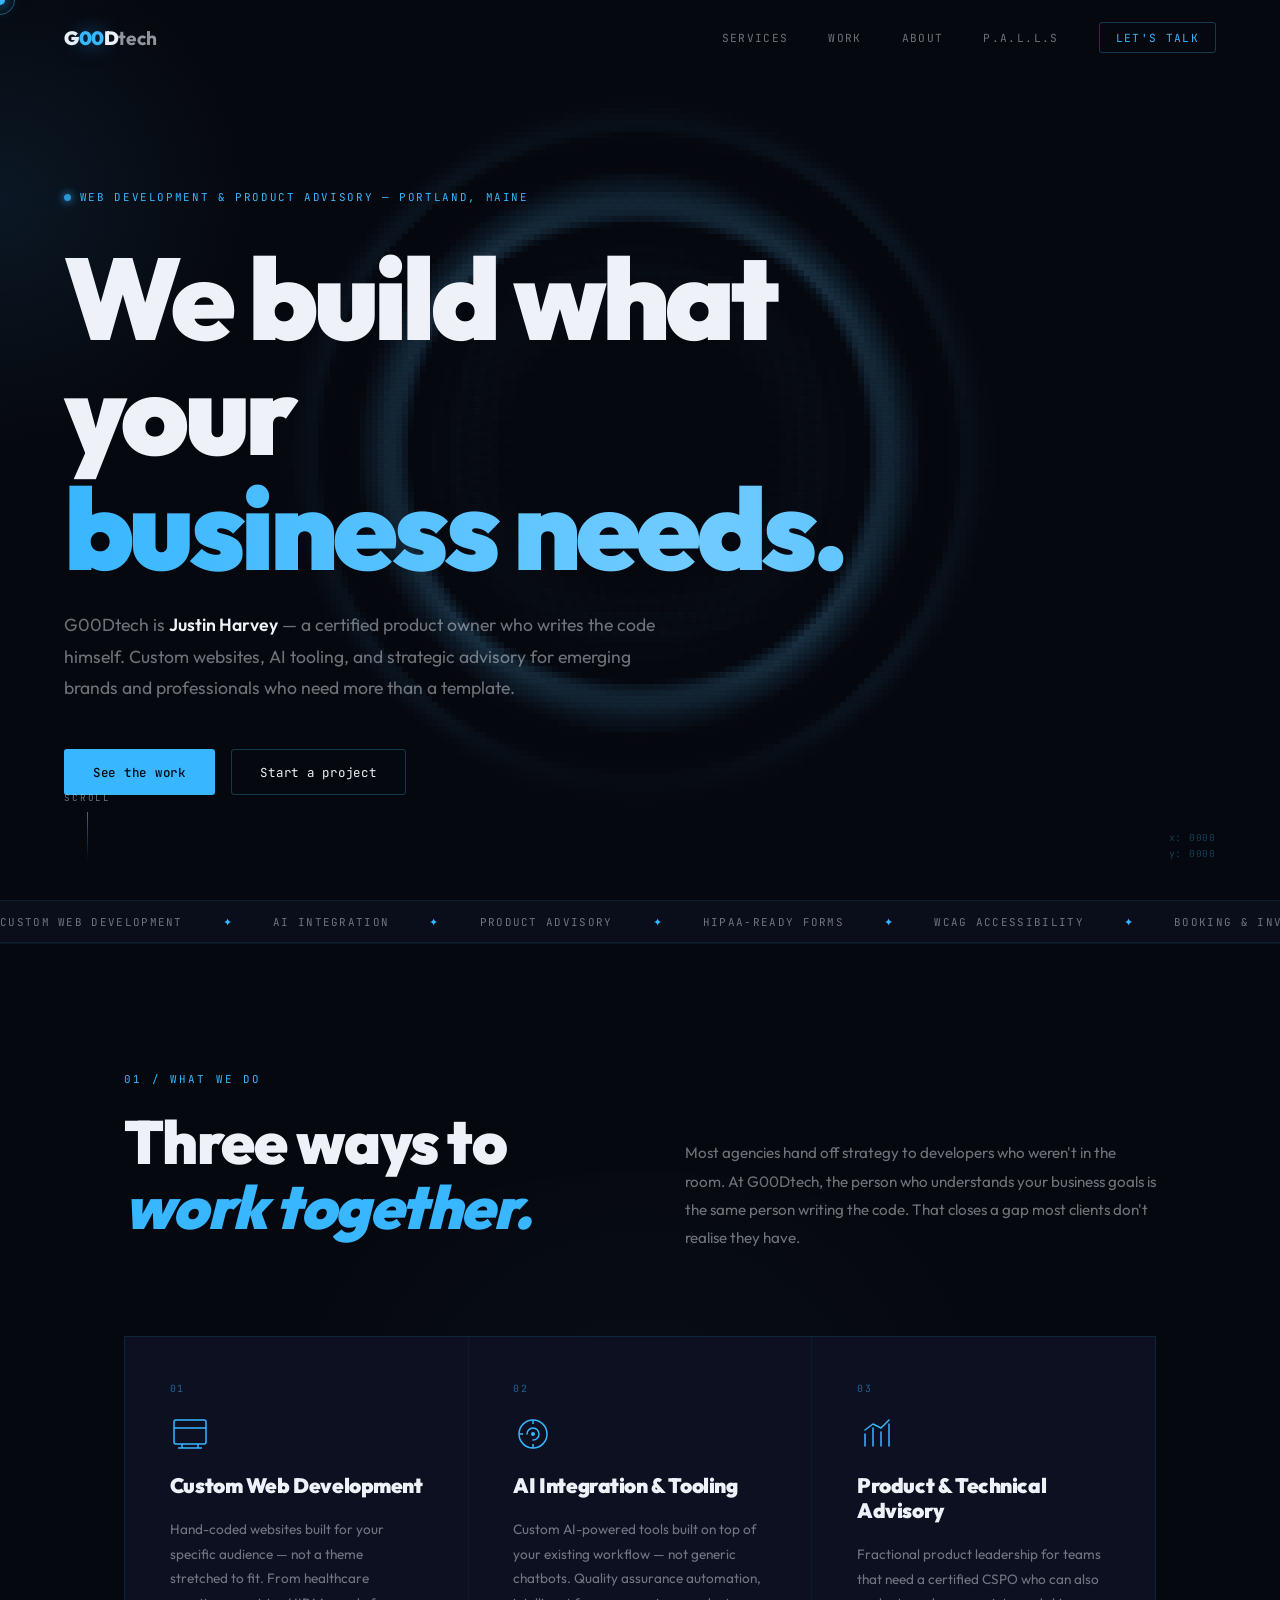
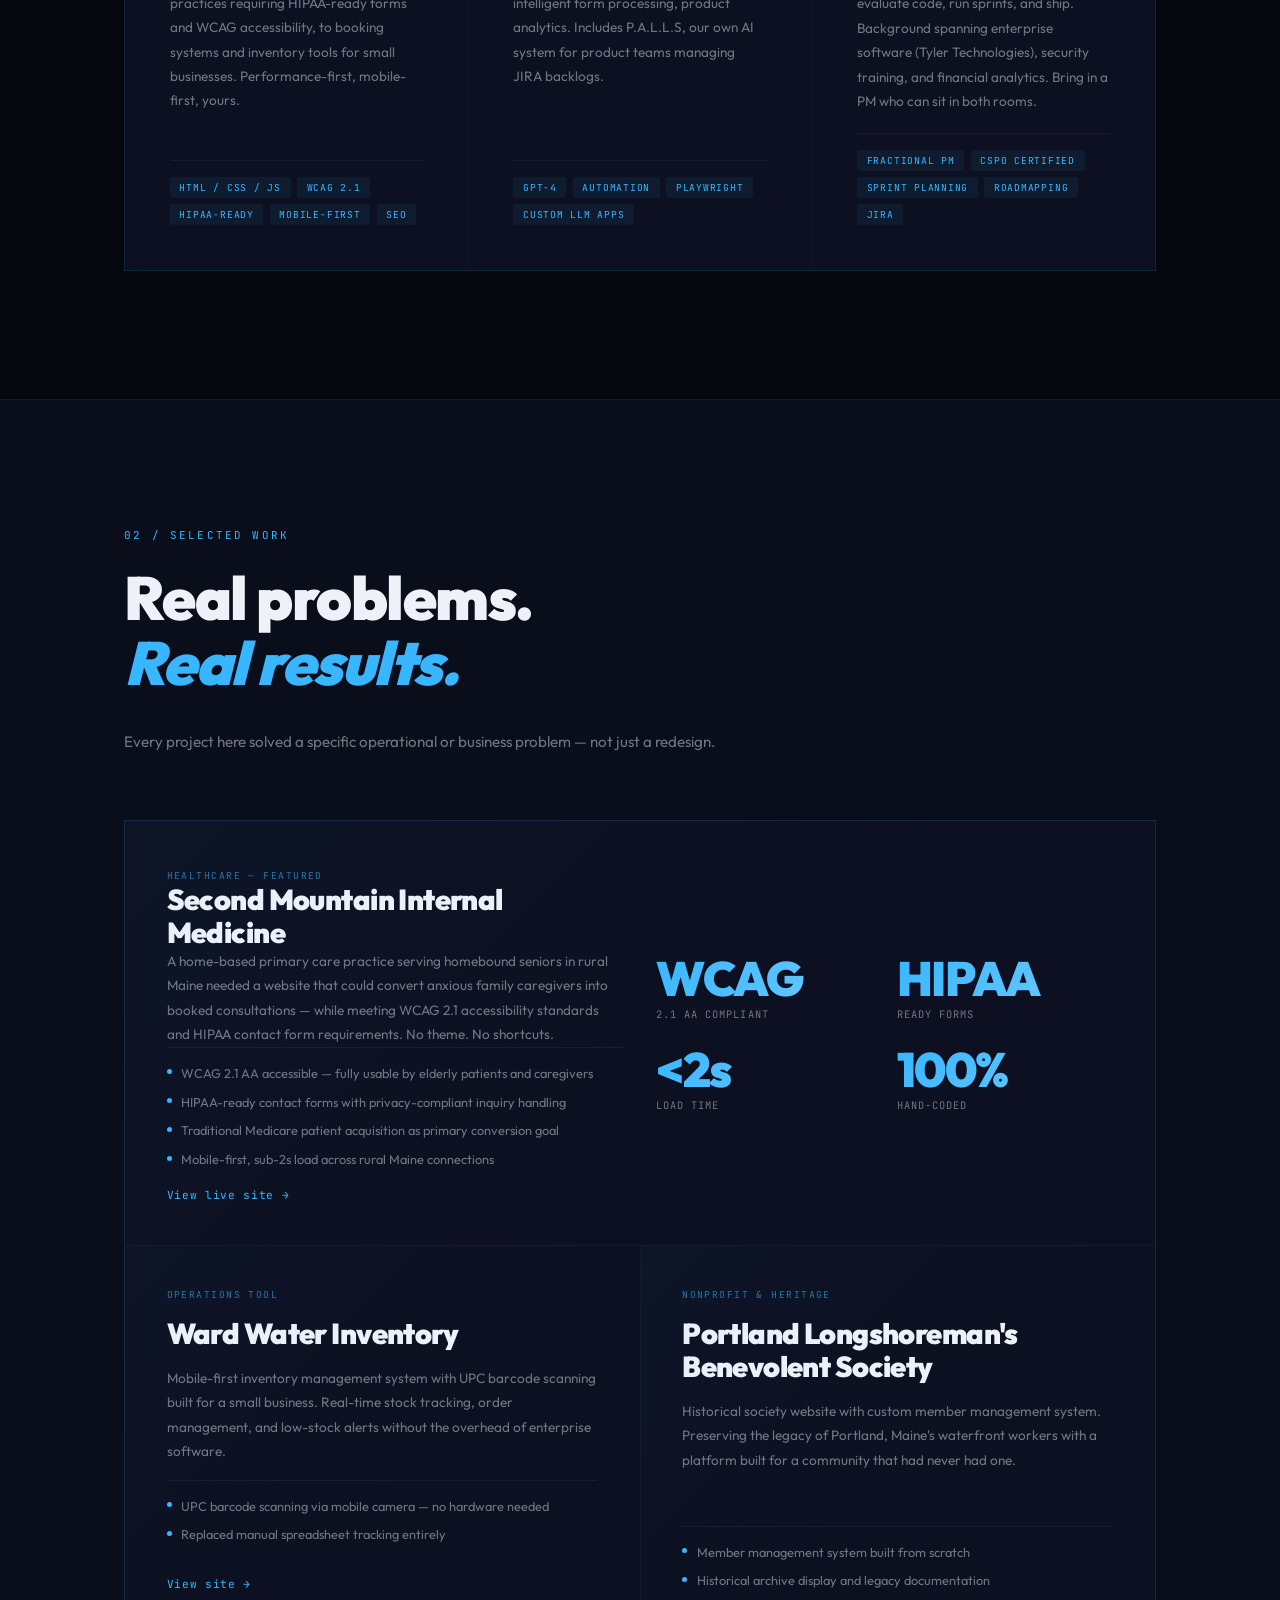
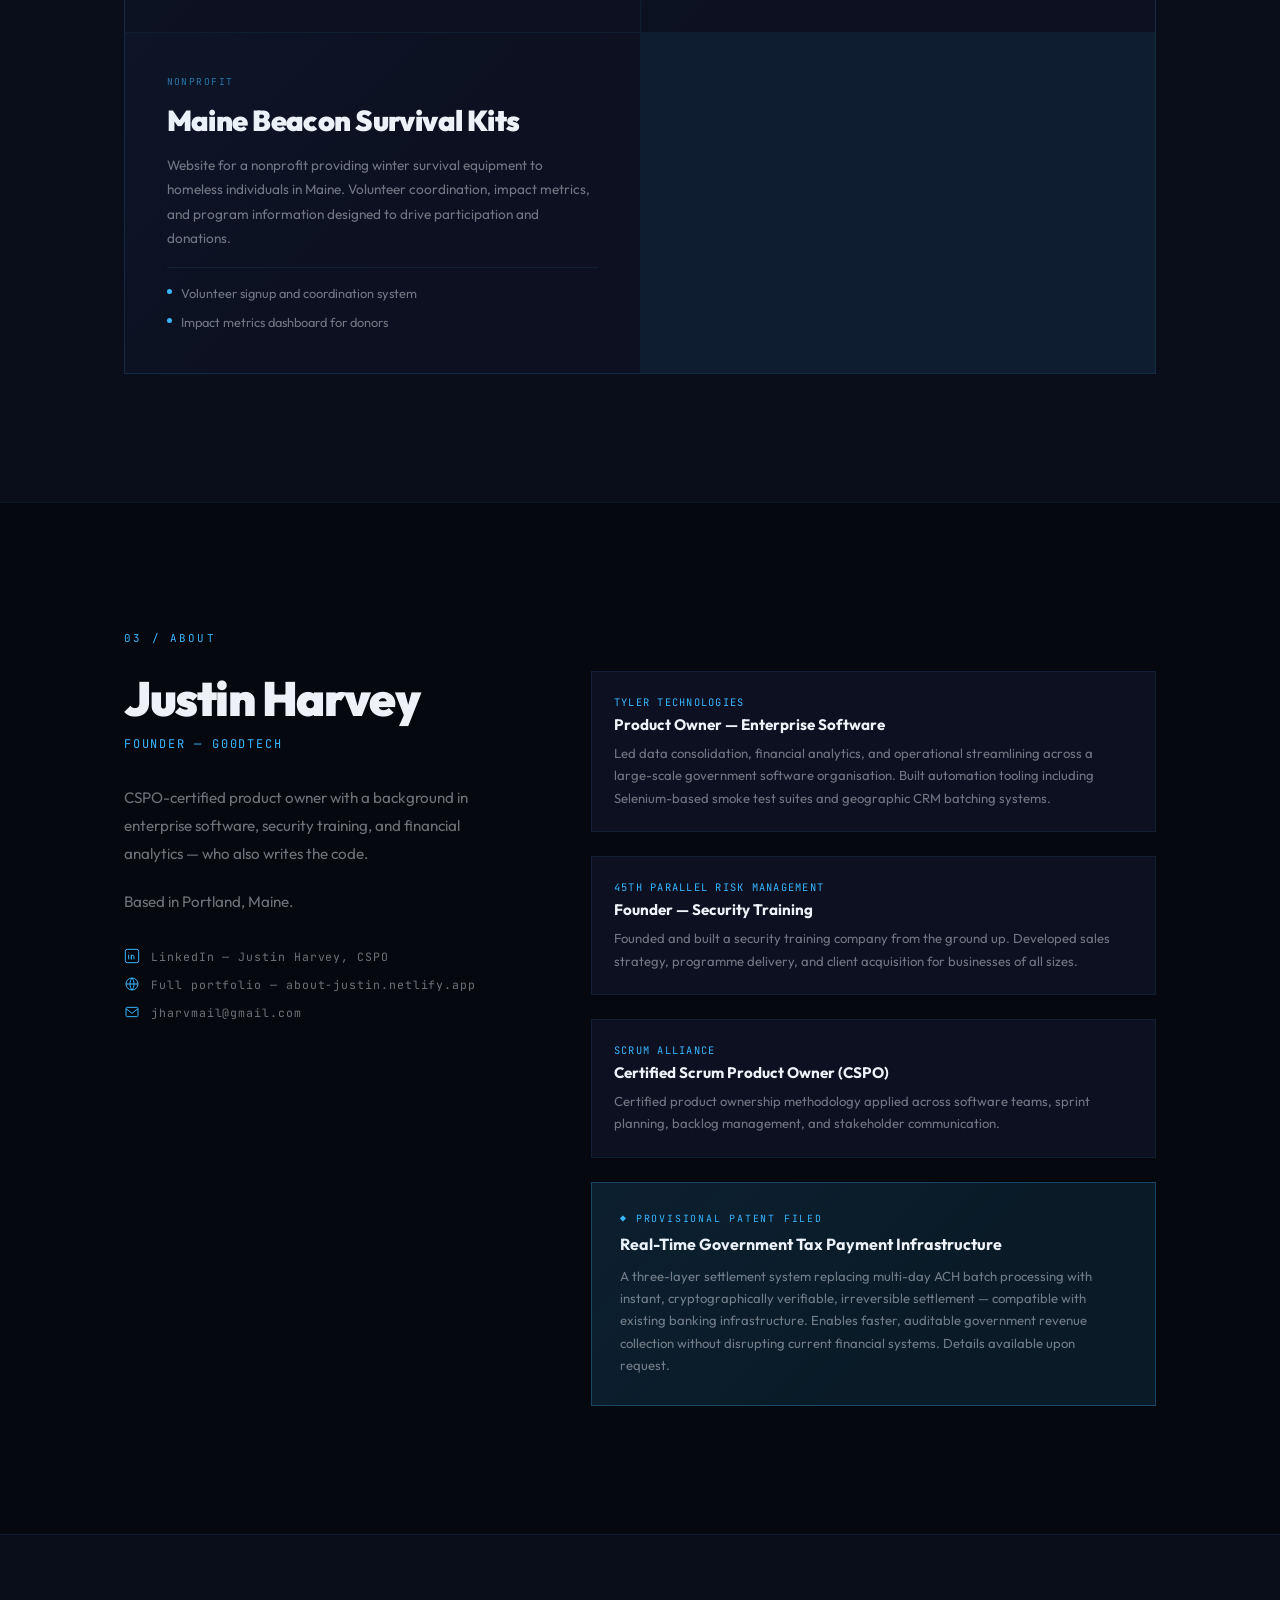
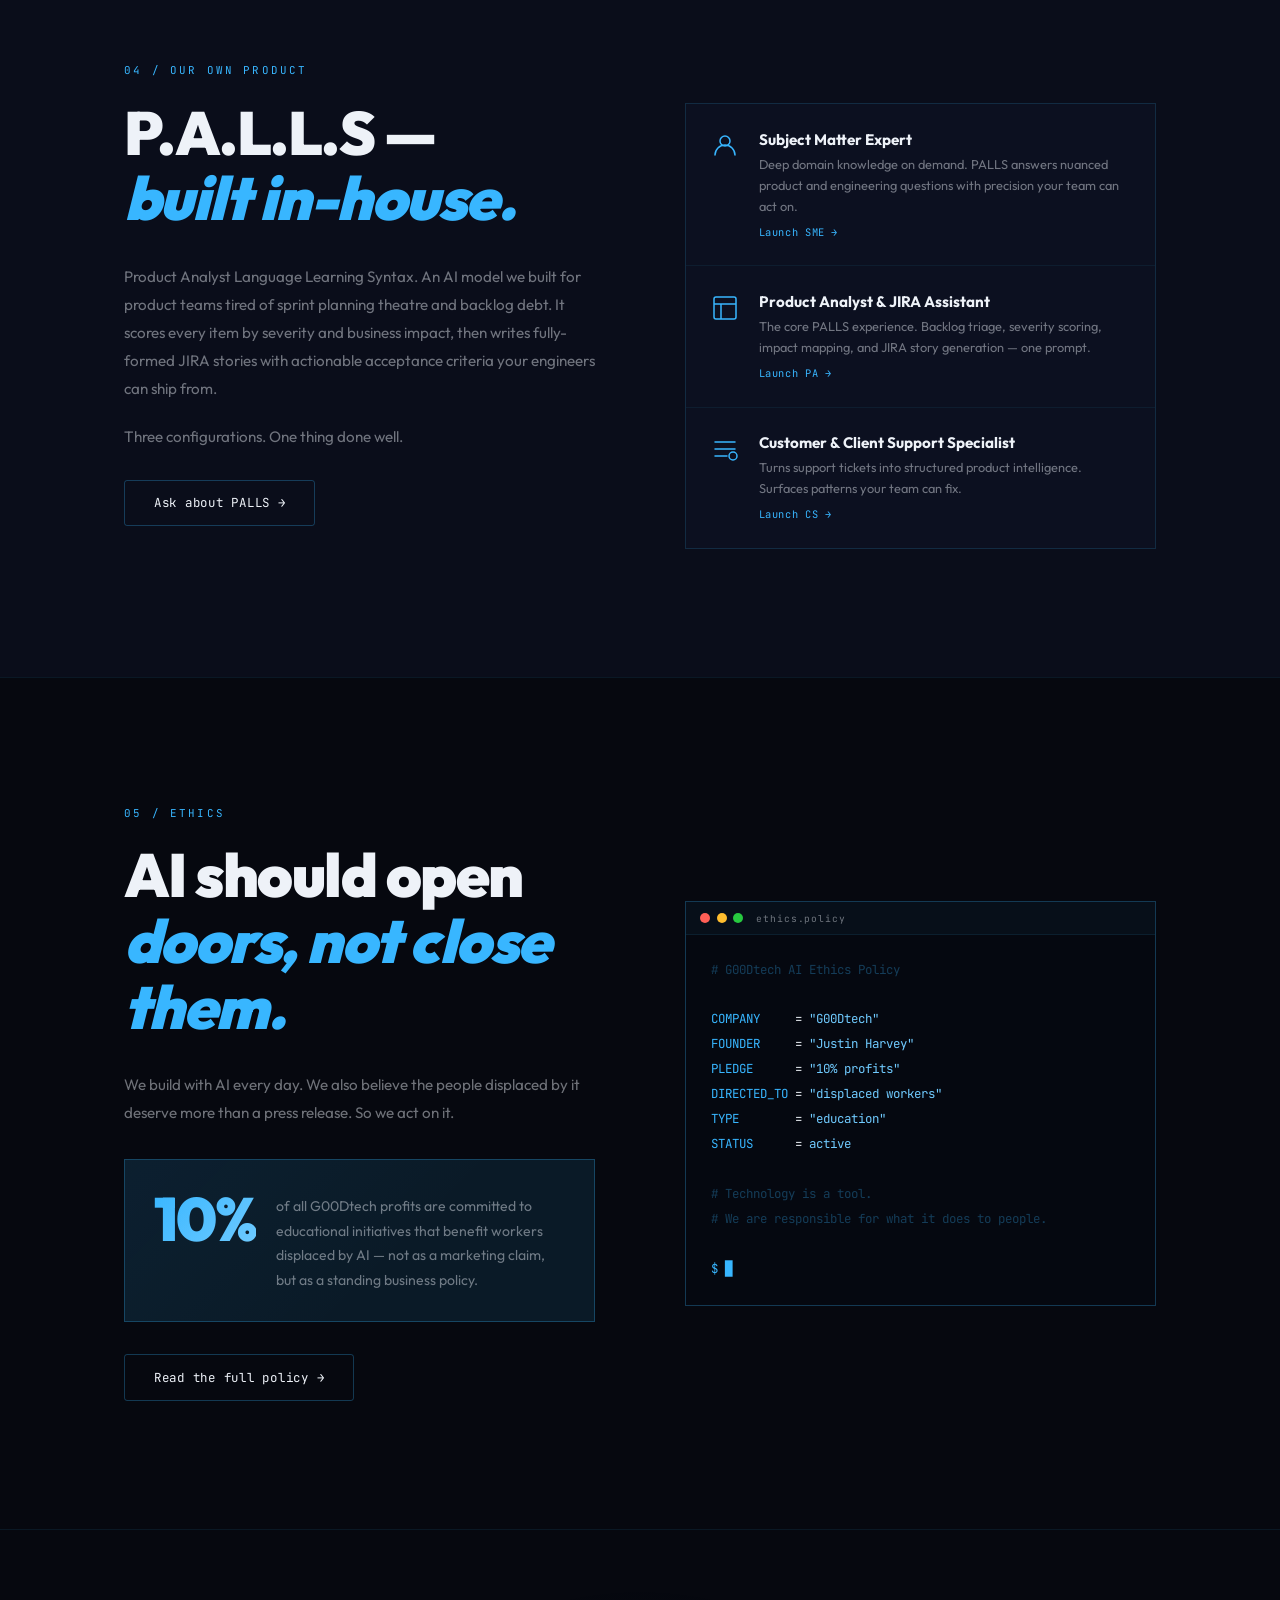
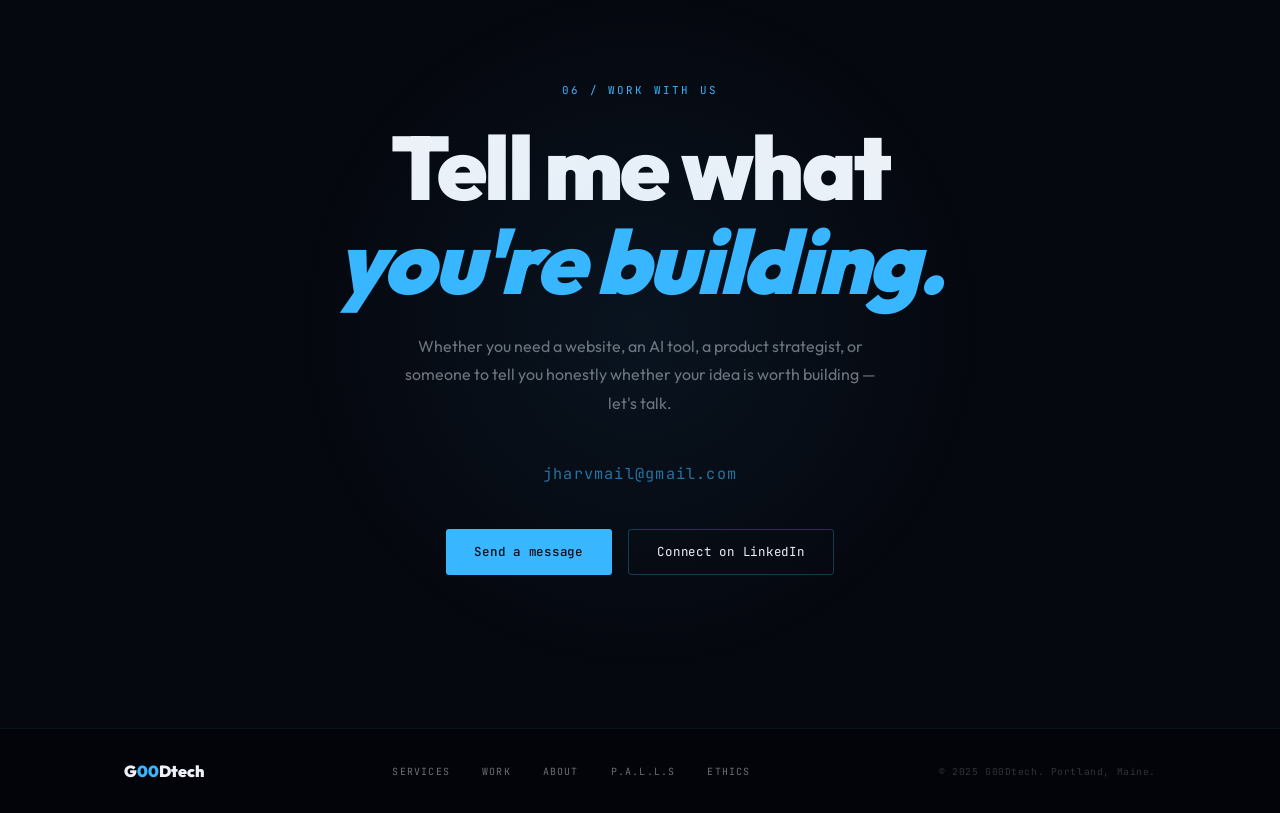
==== index.html @ 2b556a30 "Rename index GT.html to index.html" ====
<!DOCTYPE html>
<html lang="en">
<head>
<meta charset="UTF-8">
<meta name="viewport" content="width=device-width,initial-scale=1.0,viewport-fit=cover">
<title>G00Dtech | Web Development & Product Advisory</title>
<meta name="description" content="G00Dtech builds custom websites and digital tools for emerging brands and professionals. Web development, AI integration, and product advisory by Justin Harvey.">
<link rel="preconnect" href="https://fonts.googleapis.com">
<link rel="preconnect" href="https://fonts.gstatic.com" crossorigin>
<link href="https://fonts.googleapis.com/css2?family=Outfit:wght@300;400;600;700;900&family=JetBrains+Mono:wght@400;500&display=swap" rel="stylesheet">
<style>
:root {
  --bg:       #06080f;
  --bg-mid:   #0a0d1a;
  --bg-card:  #0c1020;
  --bg-card-h:#111628;
  --blue:     #38b6ff;
  --blue-hi:  #70cbff;
  --white:    #eef2f8;
  --muted:    rgba(238,242,248,0.45);
  --border:   rgba(56,182,255,0.09);
  --border-h: rgba(56,182,255,0.28);
  --glow:     rgba(56,182,255,0.10);
  --outfit:   "Outfit", sans-serif;
  --mono:     "JetBrains Mono", monospace;
  --spring:   cubic-bezier(0.16,1,0.3,1);
}
*,*::before,*::after { margin:0; padding:0; box-sizing:border-box; }
html { font-family:var(--outfit); background:var(--bg); color:var(--white); scroll-behavior:smooth; cursor:none; }
body { overflow-x:hidden; }
a { color:inherit; text-decoration:none; }
img { display:block; max-width:100%; }

#cur {
  position:fixed; width:10px; height:10px; border-radius:50%;
  background:var(--blue); pointer-events:none; z-index:9999;
  transform:translate(-50%,-50%);
  box-shadow:0 0 14px var(--blue),0 0 28px rgba(56,182,255,.35);
  transition:transform .08s ease,opacity .3s ease;
}
#cur-ring {
  position:fixed; width:30px; height:30px; border-radius:50%;
  border:1px solid rgba(56,182,255,.45); pointer-events:none; z-index:9998;
  transform:translate(-50%,-50%);
}
#cur.grow { transform:translate(-50%,-50%) scale(2.2); }
#cur-ring.hide { opacity:0; }

.container { max-width:1160px; margin:0 auto; padding:0 clamp(1.5rem,5vw,4rem); }

[data-reveal] { opacity:0; transform:translateY(26px); transition:opacity .85s var(--spring),transform .85s var(--spring); }
[data-reveal].on { opacity:1; transform:none; }
[data-reveal][data-d="1"] { transition-delay:.10s; }
[data-reveal][data-d="2"] { transition-delay:.22s; }
[data-reveal][data-d="3"] { transition-delay:.34s; }
[data-reveal][data-d="4"] { transition-delay:.46s; }
[data-reveal][data-d="5"] { transition-delay:.58s; }

.grad {
  background:linear-gradient(to right,var(--blue) 0%,var(--blue-hi) 40%,var(--blue) 80%);
  background-size:200%; background-clip:text; -webkit-background-clip:text; -webkit-text-fill-color:transparent;
  animation:grad-shift 3s linear infinite;
}
@keyframes grad-shift { 0%{background-position:0%} 100%{background-position:200%} }

.sec-label { font-family:var(--mono); font-size:.68rem; letter-spacing:.2em; text-transform:uppercase; color:var(--blue); margin-bottom:1.4rem; display:block; }
.sec-title { font-family:var(--outfit); font-size:clamp(2rem,5vw,3.8rem); font-weight:900; line-height:1.08; letter-spacing:-.025em; margin-bottom:2rem; }
.sec-title em { font-style:italic; color:var(--blue); }
.body-text { font-size:.95rem; line-height:1.85; color:var(--muted); margin-bottom:1.25rem; }

.btn { display:inline-flex; align-items:center; gap:.5rem; font-family:var(--mono); font-size:.78rem; letter-spacing:.06em; padding:.85rem 1.8rem; border-radius:3px; transition:all .25s var(--spring); }
.btn-primary { background:var(--blue); color:var(--bg); font-weight:500; }
.btn-primary:hover { background:#fff; box-shadow:0 0 28px rgba(56,182,255,.45); transform:translateY(-2px); }
.btn-ghost { background:transparent; color:var(--white); border:1px solid var(--border-h); }
.btn-ghost:hover { border-color:var(--blue); color:var(--blue); transform:translateY(-2px); }

/* NAV */
.nav {
  position:fixed; top:0; left:0; right:0; z-index:100;
  display:flex; align-items:center; justify-content:space-between;
  padding:1.4rem clamp(1.5rem,5vw,4rem);
  transition:background .4s ease,border-color .4s ease;
  border-bottom:1px solid transparent;
}
.nav.scrolled { background:rgba(6,8,15,.92); backdrop-filter:blur(20px); -webkit-backdrop-filter:blur(20px); border-color:var(--border); }
.nav-logo { font-family:var(--outfit); font-size:1.2rem; font-weight:900; letter-spacing:-.02em; }
.nz { color:var(--blue); text-shadow:0 0 20px rgba(56,182,255,.5); }
.ndim { opacity:.6; font-weight:700; }
.nav-links { display:flex; align-items:center; gap:2.5rem; }
.nav-link { font-family:var(--mono); font-size:.7rem; letter-spacing:.12em; text-transform:uppercase; color:var(--muted); transition:color .2s ease; }
.nav-link:hover { color:var(--white); }
.nav-cta { color:var(--blue); border:1px solid var(--border-h); padding:.45rem 1rem; border-radius:3px; transition:all .2s ease; }
.nav-cta:hover { background:var(--glow); border-color:var(--blue); }
.nav-burger { display:none; flex-direction:column; gap:5px; background:none; border:none; cursor:none; padding:4px; }
.nav-burger span { display:block; width:22px; height:1.5px; background:var(--white); transition:all .3s var(--spring); transform-origin:center; }
.nav-burger.open span:first-child { transform:translateY(6.5px) rotate(45deg); }
.nav-burger.open span:last-child  { transform:translateY(-6.5px) rotate(-45deg); }
.nav-drawer { position:fixed; inset:0; z-index:90; background:var(--bg); display:flex; flex-direction:column; align-items:center; justify-content:center; gap:2.5rem; opacity:0; pointer-events:none; transition:opacity .25s ease; }
.nav-drawer.open { opacity:1; pointer-events:all; }
.drawer-link { font-family:var(--outfit); font-size:clamp(2rem,7vw,3.2rem); font-weight:900; color:var(--muted); transition:color .2s ease; }
.drawer-link:hover { color:var(--blue); }

/* HERO */
.hero { position:relative; min-height:100svh; display:flex; align-items:center; overflow:hidden; background:var(--bg); }
#ripple-canvas { position:absolute; inset:0; width:100%; height:100%; display:block; z-index:1; }
.hero-scan { position:absolute; inset:0; pointer-events:none; z-index:2; background:repeating-linear-gradient(to bottom,transparent 0,transparent 3px,rgba(0,0,0,.07) 3px,rgba(0,0,0,.07) 4px); }
#spotlight { position:absolute; width:500px; height:500px; border-radius:50%; pointer-events:none; z-index:2; transform:translate(-50%,-50%); background:radial-gradient(circle,rgba(56,182,255,.09) 0%,transparent 70%); transition:left .15s ease,top .15s ease; }
.hero-fade { position:absolute; bottom:0; left:0; right:0; height:220px; pointer-events:none; z-index:4; background:linear-gradient(to top,var(--bg) 0%,transparent 100%); }

.hero-content { position:relative; z-index:5; padding:clamp(6rem,14vw,10rem) clamp(1.5rem,5vw,4rem) 5rem; max-width:960px; }
.hero-badge { display:inline-flex; align-items:center; gap:.55rem; font-family:var(--mono); font-size:.68rem; letter-spacing:.15em; text-transform:uppercase; color:var(--blue); margin-bottom:2.2rem; }
.badge-dot { width:7px; height:7px; border-radius:50%; background:rgba(56,182,255,.8); flex-shrink:0; box-shadow:0 0 8px var(--blue); animation:pdot 2.5s ease-in-out infinite; }
@keyframes pdot { 0%,100%{opacity:1;transform:scale(1)} 50%{opacity:.4;transform:scale(.65)} }
.hero-hl { font-family:var(--outfit); font-size:clamp(2.8rem,9vw,8rem); font-weight:900; line-height:1; letter-spacing:-.04em; margin-bottom:1.5rem; animation:float 7s ease-in-out 1.2s infinite; }
@keyframes float { 0%,100%{transform:translateY(0)} 50%{transform:translateY(-9px)} }
.hero-sub { font-size:clamp(.95rem,1.8vw,1.1rem); line-height:1.8; color:var(--muted); margin-bottom:2.8rem; max-width:600px; }
.hero-sub strong { color:var(--white); font-weight:600; }
.hero-actions { display:flex; gap:1rem; flex-wrap:wrap; }

.hero-coords { position:absolute; bottom:2.5rem; right:clamp(1.5rem,5vw,4rem); z-index:5; display:flex; flex-direction:column; align-items:flex-end; gap:.2rem; font-family:var(--mono); font-size:.6rem; letter-spacing:.08em; color:rgba(56,182,255,.3); }
.hero-scroll { position:absolute; bottom:2.5rem; left:clamp(1.5rem,5vw,4rem); z-index:5; display:flex; flex-direction:column; align-items:center; gap:.5rem; font-family:var(--mono); font-size:.58rem; letter-spacing:.2em; text-transform:uppercase; color:var(--muted); }
.scroll-line { width:1px; height:48px; background:linear-gradient(to bottom,rgba(56,182,255,.6),transparent); animation:scrl 2.2s ease-in-out infinite; }
@keyframes scrl { 0%{transform:scaleY(0);transform-origin:top} 50%{transform:scaleY(1);transform-origin:top} 51%{transform:scaleY(1);transform-origin:bottom} 100%{transform:scaleY(0);transform-origin:bottom} }

/* TICKER */
.ticker { overflow:hidden; border-top:1px solid var(--border); border-bottom:1px solid var(--border); background:var(--bg-mid); padding:.85rem 0; }
.ticker-track { display:flex; align-items:center; gap:2.5rem; white-space:nowrap; font-family:var(--mono); font-size:.68rem; letter-spacing:.12em; text-transform:uppercase; color:var(--muted); animation:tick 38s linear infinite; }
.tsep { color:var(--blue); flex-shrink:0; }
@keyframes tick { 0%{transform:translateX(0)} 100%{transform:translateX(-50%)} }

/* SERVICES */
.services { padding:clamp(5rem,10vw,9rem) 0; border-top:1px solid var(--border); position:relative; }
.services::before { content:""; position:absolute; top:50%; left:50%; transform:translate(-50%,-50%); width:900px; height:600px; border-radius:50%; pointer-events:none; background:radial-gradient(circle,rgba(56,182,255,.04) 0%,transparent 70%); }
.services-intro { display:grid; grid-template-columns:1fr 1fr; gap:clamp(3rem,7vw,7rem); align-items:end; margin-bottom:4rem; position:relative; z-index:1; }
.services-grid { display:grid; grid-template-columns:repeat(3,1fr); gap:1px; background:var(--border); border:1px solid var(--border); position:relative; z-index:1; }
.svc-card { background:var(--bg-card); padding:clamp(1.8rem,3.5vw,2.8rem); display:flex; flex-direction:column; gap:1.2rem; transition:background .3s ease; position:relative; overflow:hidden; }
.svc-card::after { content:""; position:absolute; top:0; left:0; right:0; height:2px; background:transparent; transition:background .3s ease; }
.svc-card:hover { background:var(--bg-card-h); }
.svc-card:hover::after { background:linear-gradient(to right,var(--blue),var(--blue-hi)); }
.svc-num { font-family:var(--mono); font-size:.62rem; letter-spacing:.15em; color:rgba(56,182,255,.5); }
.svc-icon { width:40px; height:40px; color:var(--blue); }
.svc-title { font-family:var(--outfit); font-size:1.3rem; font-weight:900; letter-spacing:-.02em; color:var(--white); line-height:1.2; }
.svc-desc { font-size:.85rem; line-height:1.8; color:var(--muted); flex:1; }
.svc-tags { display:flex; flex-wrap:wrap; gap:.4rem; padding-top:1rem; border-top:1px solid var(--border); }
.svc-tag { font-family:var(--mono); font-size:.6rem; letter-spacing:.08em; text-transform:uppercase; color:var(--blue); background:rgba(56,182,255,.07); padding:.25rem .6rem; border-radius:2px; }

/* WORK */
.work { padding:clamp(5rem,10vw,9rem) 0; border-top:1px solid var(--border); background:var(--bg-mid); }
.work-intro { margin-bottom:4rem; max-width:600px; }
.work-grid { display:grid; grid-template-columns:1fr 1fr; gap:1px; background:var(--border); border:1px solid var(--border); }
.work-card { background:var(--bg-card); padding:clamp(1.8rem,3.5vw,2.6rem); display:flex; flex-direction:column; gap:1rem; transition:background .3s ease; position:relative; overflow:hidden; }
.work-card.featured { grid-column:span 2; display:grid; grid-template-columns:1fr 1fr; gap:2rem; align-items:center; }
.work-card:hover { background:var(--bg-card-h); }
.work-card::before { content:""; position:absolute; inset:0; background:linear-gradient(135deg,rgba(56,182,255,.03) 0%,transparent 60%); pointer-events:none; }
.work-tag { font-family:var(--mono); font-size:.6rem; letter-spacing:.15em; text-transform:uppercase; color:rgba(56,182,255,.6); }
.work-title { font-family:var(--outfit); font-size:clamp(1.2rem,2.5vw,1.8rem); font-weight:900; letter-spacing:-.02em; color:var(--white); line-height:1.15; }
.work-desc { font-size:.85rem; line-height:1.8; color:var(--muted); flex:1; }
.work-results { display:flex; flex-direction:column; gap:.6rem; padding-top:1rem; border-top:1px solid var(--border); }
.work-result { display:flex; align-items:flex-start; gap:.6rem; font-size:.8rem; color:var(--muted); line-height:1.5; }
.work-result::before { content:""; display:block; width:5px; height:5px; border-radius:50%; background:var(--blue); flex-shrink:0; margin-top:.35rem; }
.work-link { display:inline-flex; align-items:center; gap:.45rem; font-family:var(--mono); font-size:.7rem; letter-spacing:.06em; color:var(--blue); transition:gap .2s var(--spring),color .2s ease; }
.work-link:hover { gap:.75rem; color:#fff; }
.work-stats { display:grid; grid-template-columns:1fr 1fr; gap:1.5rem; }
.stat-val { font-family:var(--outfit); font-size:clamp(1.8rem,4vw,3rem); font-weight:900; letter-spacing:-.03em; line-height:1; background:linear-gradient(135deg,var(--blue),var(--blue-hi)); background-clip:text; -webkit-background-clip:text; -webkit-text-fill-color:transparent; }
.stat-label { font-family:var(--mono); font-size:.65rem; letter-spacing:.1em; text-transform:uppercase; color:var(--muted); margin-top:.3rem; }

/* ABOUT */
.about { padding:clamp(5rem,10vw,9rem) 0; border-top:1px solid var(--border); }
.about-grid { display:grid; grid-template-columns:1fr 1.5fr; gap:clamp(3rem,7vw,7rem); align-items:start; }
.about-sticky { position:sticky; top:8rem; }
.about-name { font-family:var(--outfit); font-size:clamp(2rem,4vw,3rem); font-weight:900; letter-spacing:-.03em; margin-bottom:.5rem; }
.about-title { font-family:var(--mono); font-size:.75rem; letter-spacing:.15em; text-transform:uppercase; color:var(--blue); margin-bottom:2rem; }
.about-links { display:flex; flex-direction:column; gap:.75rem; margin-top:2rem; }
.about-link { display:flex; align-items:center; gap:.7rem; font-family:var(--mono); font-size:.72rem; letter-spacing:.08em; color:var(--muted); transition:color .2s ease; }
.about-link:hover { color:var(--blue); }
.about-link-icon { width:16px; height:16px; color:var(--blue); flex-shrink:0; }

.creds { display:flex; flex-direction:column; gap:1.5rem; margin-top:2.5rem; }
.cred { padding:1.4rem; border:1px solid var(--border); background:var(--bg-card); transition:border-color .25s ease; }
.cred:hover { border-color:var(--border-h); }
.cred-org { font-family:var(--mono); font-size:.65rem; letter-spacing:.12em; text-transform:uppercase; color:var(--blue); margin-bottom:.4rem; }
.cred-role { font-family:var(--outfit); font-size:.95rem; font-weight:700; color:var(--white); margin-bottom:.5rem; }
.cred-desc { font-size:.82rem; line-height:1.7; color:var(--muted); }

.patent-block { border:1px solid var(--border-h); padding:1.8rem; background:var(--glow); margin-top:1.5rem; position:relative; overflow:hidden; }
.patent-block::before { content:""; position:absolute; inset:0; background:linear-gradient(135deg,rgba(56,182,255,.04) 0%,transparent 60%); }
.patent-label { font-family:var(--mono); font-size:.62rem; letter-spacing:.18em; text-transform:uppercase; color:var(--blue); margin-bottom:.6rem; }
.patent-title { font-family:var(--outfit); font-size:1rem; font-weight:700; color:var(--white); margin-bottom:.6rem; line-height:1.3; }
.patent-desc { font-size:.82rem; line-height:1.7; color:var(--muted); position:relative; z-index:1; }

/* PALLS */
.palls { padding:clamp(5rem,10vw,9rem) 0; border-top:1px solid var(--border); background:var(--bg-mid); }
.palls-grid { display:grid; grid-template-columns:1fr 1fr; gap:clamp(3rem,7vw,7rem); align-items:start; }
.palls-sticky { position:sticky; top:8rem; }
.palls-configs { display:grid; grid-template-columns:1fr; gap:1px; background:var(--border); border:1px solid var(--border); margin-top:2.5rem; }
.cfg-card { background:var(--bg-card); padding:1.6rem; display:flex; align-items:flex-start; gap:1.2rem; transition:background .3s ease; position:relative; overflow:hidden; }
.cfg-card::after { content:""; position:absolute; top:0; left:0; bottom:0; width:2px; background:transparent; transition:background .3s ease; }
.cfg-card:hover { background:var(--bg-card-h); }
.cfg-card:hover::after { background:linear-gradient(to bottom,var(--blue),var(--blue-hi)); }
.cfg-icon-sm { width:28px; height:28px; color:var(--blue); flex-shrink:0; margin-top:.1rem; }
.cfg-name { font-family:var(--outfit); font-size:.95rem; font-weight:700; color:var(--white); margin-bottom:.3rem; }
.cfg-desc-sm { font-size:.8rem; line-height:1.65; color:var(--muted); }
.cfg-launch { font-family:var(--mono); font-size:.65rem; letter-spacing:.06em; color:var(--blue); margin-top:.5rem; display:inline-flex; align-items:center; gap:.3rem; transition:gap .2s var(--spring); }
.cfg-launch:hover { gap:.55rem; }

/* ETHICS */
.ethics { padding:clamp(5rem,10vw,9rem) 0; border-top:1px solid var(--border); }
.ethics-inner { display:grid; grid-template-columns:1fr 1fr; gap:clamp(3rem,7vw,7rem); align-items:center; }
.pledge { display:flex; align-items:flex-start; gap:1.25rem; border:1px solid var(--border-h); padding:1.8rem; background:var(--glow); margin:2rem 0; position:relative; overflow:hidden; }
.pledge::before { content:""; position:absolute; inset:0; background:linear-gradient(135deg,rgba(56,182,255,.04) 0%,transparent 60%); }
.pledge-pct { font-family:var(--outfit); font-size:clamp(2.5rem,5vw,3.8rem); font-weight:900; letter-spacing:-.03em; line-height:1; flex-shrink:0; background:linear-gradient(135deg,var(--blue),var(--blue-hi)); background-clip:text; -webkit-background-clip:text; -webkit-text-fill-color:transparent; }
.pledge-copy { font-size:.88rem; line-height:1.75; color:var(--muted); padding-top:.3rem; position:relative; z-index:1; }
.ethics-terminal { border:1px solid var(--border-h); background:#050810; overflow:hidden; }
.term-bar { display:flex; align-items:center; gap:.4rem; padding:.6rem .9rem; background:rgba(56,182,255,.04); border-bottom:1px solid var(--border); }
.tdot { width:10px; height:10px; border-radius:50%; }
.tdot-r{background:#ff5f56;} .tdot-y{background:#ffbd2e;} .tdot-g{background:#27c93f;}
.term-title { font-family:var(--mono); font-size:.6rem; letter-spacing:.1em; color:var(--muted); margin-left:.4rem; }
.term-body { padding:1.4rem 1.6rem; font-family:var(--mono); font-size:.78rem; line-height:2; }
.t-key{color:var(--blue);} .t-val{color:var(--blue-hi);} .t-cm{color:rgba(56,182,255,.3);} .t-pr{color:var(--blue);}
.blink { animation:blink 1.1s step-end infinite; color:var(--blue); }
@keyframes blink { 0%,100%{opacity:1} 50%{opacity:0} }

/* CONTACT */
.contact { padding:clamp(6rem,12vw,11rem) 0; border-top:1px solid var(--border); text-align:center; position:relative; overflow:hidden; }
.contact::before { content:""; position:absolute; top:50%; left:50%; transform:translate(-50%,-50%); width:700px; height:700px; border-radius:50%; background:radial-gradient(circle,rgba(56,182,255,.07) 0%,transparent 70%); pointer-events:none; }
.contact-hl { font-family:var(--outfit); font-size:clamp(2.5rem,7vw,6rem); font-weight:900; line-height:1.05; letter-spacing:-.03em; margin-bottom:1.5rem; }
.contact-hl em { font-style:italic; color:var(--blue); }
.contact-sub { font-size:clamp(.9rem,1.8vw,1rem); line-height:1.8; color:var(--muted); max-width:480px; margin:0 auto 2.8rem; }
.contact-email { display:block; font-family:var(--mono); font-size:clamp(.78rem,1.8vw,.95rem); letter-spacing:.08em; color:rgba(56,182,255,.6); margin-bottom:2.8rem; transition:color .2s ease; }
.contact-email:hover { color:var(--blue); }
.contact-actions { display:flex; justify-content:center; gap:1rem; flex-wrap:wrap; }

/* FOOTER */
.footer { padding:2rem 0; border-top:1px solid var(--border); background:#020409; }
.footer-inner { display:flex; align-items:center; justify-content:space-between; flex-wrap:wrap; gap:1rem; }
.footer-logo { font-family:var(--outfit); font-size:1rem; font-weight:900; }
.footer-links { display:flex; gap:2rem; }
.footer-links a { font-family:var(--mono); font-size:.62rem; letter-spacing:.12em; text-transform:uppercase; color:var(--muted); transition:color .2s ease; }
.footer-links a:hover { color:var(--blue); }
.footer-copy { font-family:var(--mono); font-size:.6rem; letter-spacing:.06em; color:rgba(238,242,248,.2); }

@media(max-width:960px){
  .nav-links{display:none;} .nav-burger{display:flex;}
  .services-intro{grid-template-columns:1fr;}
  .services-grid{grid-template-columns:1fr;}
  .work-grid{grid-template-columns:1fr;}
  .work-card.featured{grid-column:span 1; grid-template-columns:1fr;}
  .about-grid{grid-template-columns:1fr;} .about-sticky{position:static;}
  .palls-grid{grid-template-columns:1fr;} .palls-sticky{position:static;}
  .ethics-inner{grid-template-columns:1fr;}
  .footer-inner{flex-direction:column;text-align:center;} .footer-links{justify-content:center;}
}
@media(max-width:540px){
  .hero-actions,.contact-actions{flex-direction:column;align-items:center;}
  .work-stats{grid-template-columns:1fr 1fr;}
}
@media(prefers-reduced-motion:reduce){
  *,*::before,*::after{animation-duration:.01ms !important;transition-duration:.01ms !important;}
  [data-reveal]{opacity:1;transform:none;}
  .hero-hl{animation:none;}
}
</style>
</head>
<body>
<div id="cur"></div>
<div id="cur-ring"></div>

<!-- NAV -->
<header class="nav" id="nav">
  <a href="#" class="nav-logo">G<span class="nz">00</span>D<span class="ndim">tech</span></a>
  <nav class="nav-links">
    <a href="#services" class="nav-link">Services</a>
    <a href="#work"     class="nav-link">Work</a>
    <a href="#about"    class="nav-link">About</a>
    <a href="#palls"    class="nav-link">P.A.L.L.S</a>
    <a href="#contact"  class="nav-link nav-cta">Let&#39;s talk</a>
  </nav>
  <button class="nav-burger" id="nav-burger" aria-label="Open menu" aria-expanded="false">
    <span></span><span></span>
  </button>
</header>
<div class="nav-drawer" id="nav-drawer" aria-hidden="true">
  <a href="#services" class="drawer-link">Services</a>
  <a href="#work"     class="drawer-link">Work</a>
  <a href="#about"    class="drawer-link">About</a>
  <a href="#palls"    class="drawer-link">P.A.L.L.S</a>
  <a href="#contact"  class="drawer-link">Contact</a>
</div>

<!-- HERO -->
<section class="hero" id="hero">
  <canvas id="ripple-canvas"></canvas>
  <div class="hero-scan"></div>
  <div id="spotlight"></div>
  <div class="hero-fade"></div>
  <div class="hero-content">
    <div class="hero-badge" data-reveal>
      <span class="badge-dot"></span>
      Web Development &amp; Product Advisory &mdash; Portland, Maine
    </div>
    <h1 class="hero-hl" data-reveal data-d="1">
      We build what your<br><span class="grad">business needs.</span>
    </h1>
    <p class="hero-sub" data-reveal data-d="2">
      G00Dtech is <strong>Justin Harvey</strong> &mdash; a certified product owner who writes the code himself.
      Custom websites, AI tooling, and strategic advisory for emerging brands and professionals
      who need more than a template.
    </p>
    <div class="hero-actions" data-reveal data-d="3">
      <a href="#work"    class="btn btn-primary">See the work</a>
      <a href="#contact" class="btn btn-ghost">Start a project</a>
    </div>
  </div>
  <div class="hero-coords">
    <span id="cx">x: 0000</span>
    <span id="cy">y: 0000</span>
  </div>
  <div class="hero-scroll">
    <span>scroll</span>
    <div class="scroll-line"></div>
  </div>
</section>

<!-- TICKER -->
<div class="ticker">
  <div class="ticker-track" id="ticker-track">
    <span>Custom Web Development</span><span class="tsep">&#10022;</span>
    <span>AI Integration</span><span class="tsep">&#10022;</span>
    <span>Product Advisory</span><span class="tsep">&#10022;</span>
    <span>HIPAA-Ready Forms</span><span class="tsep">&#10022;</span>
    <span>WCAG Accessibility</span><span class="tsep">&#10022;</span>
    <span>Booking &amp; Inventory Systems</span><span class="tsep">&#10022;</span>
    <span>Fractional PM</span><span class="tsep">&#10022;</span>
    <span>Emerging Brands</span><span class="tsep">&#10022;</span>
    <span>Healthcare Practices</span><span class="tsep">&#10022;</span>
    <span>Browser Extensions</span><span class="tsep">&#10022;</span>
    <span>Custom Web Development</span><span class="tsep">&#10022;</span>
    <span>AI Integration</span><span class="tsep">&#10022;</span>
    <span>Product Advisory</span><span class="tsep">&#10022;</span>
    <span>HIPAA-Ready Forms</span><span class="tsep">&#10022;</span>
    <span>WCAG Accessibility</span><span class="tsep">&#10022;</span>
    <span>Booking &amp; Inventory Systems</span><span class="tsep">&#10022;</span>
    <span>Fractional PM</span><span class="tsep">&#10022;</span>
    <span>Emerging Brands</span><span class="tsep">&#10022;</span>
    <span>Healthcare Practices</span><span class="tsep">&#10022;</span>
    <span>Browser Extensions</span><span class="tsep">&#10022;</span>
  </div>
</div>

<!-- SERVICES -->
<section class="services" id="services">
  <div class="container">
    <div class="services-intro">
      <div>
        <span class="sec-label" data-reveal>01 / What we do</span>
        <h2 class="sec-title" data-reveal data-d="1">
          Three ways to<br><em>work together.</em>
        </h2>
      </div>
      <p class="body-text" data-reveal data-d="2">
        Most agencies hand off strategy to developers who weren&#39;t in the room. At G00Dtech, the person
        who understands your business goals is the same person writing the code. That closes a gap most
        clients don&#39;t realise they have.
      </p>
    </div>
    <div class="services-grid">

      <div class="svc-card" data-reveal data-d="1">
        <span class="svc-num">01</span>
        <svg class="svc-icon" viewBox="0 0 40 40" fill="none">
          <rect x="4" y="6" width="32" height="24" rx="2" stroke="currentColor" stroke-width="1.5"/>
          <line x1="4" y1="14" x2="36" y2="14" stroke="currentColor" stroke-width="1.5"/>
          <line x1="12" y1="30" x2="12" y2="34" stroke="currentColor" stroke-width="1.5"/>
          <line x1="28" y1="30" x2="28" y2="34" stroke="currentColor" stroke-width="1.5"/>
          <line x1="8" y1="34" x2="32" y2="34" stroke="currentColor" stroke-width="1.5"/>
        </svg>
        <h3 class="svc-title">Custom Web Development</h3>
        <p class="svc-desc">
          Hand-coded websites built for your specific audience &mdash; not a theme stretched to fit.
          From healthcare practices requiring HIPAA-ready forms and WCAG accessibility, to booking
          systems and inventory tools for small businesses. Performance-first, mobile-first, yours.
        </p>
        <div class="svc-tags">
          <span class="svc-tag">HTML / CSS / JS</span>
          <span class="svc-tag">WCAG 2.1</span>
          <span class="svc-tag">HIPAA-Ready</span>
          <span class="svc-tag">Mobile-First</span>
          <span class="svc-tag">SEO</span>
        </div>
      </div>

      <div class="svc-card" data-reveal data-d="2">
        <span class="svc-num">02</span>
        <svg class="svc-icon" viewBox="0 0 40 40" fill="none">
          <circle cx="20" cy="20" r="14" stroke="currentColor" stroke-width="1.5"/>
          <path d="M14 20c0-3.314 2.686-6 6-6s6 2.686 6 6-2.686 6-6 6" stroke="currentColor" stroke-width="1.5" stroke-linecap="round"/>
          <circle cx="20" cy="20" r="2" fill="currentColor"/>
          <line x1="20" y1="6" x2="20" y2="10" stroke="currentColor" stroke-width="1.5"/>
          <line x1="20" y1="30" x2="20" y2="34" stroke="currentColor" stroke-width="1.5"/>
          <line x1="6" y1="20" x2="10" y2="20" stroke="currentColor" stroke-width="1.5"/>
        </svg>
        <h3 class="svc-title">AI Integration &amp; Tooling</h3>
        <p class="svc-desc">
          Custom AI-powered tools built on top of your existing workflow &mdash; not generic chatbots.
          Quality assurance automation, intelligent form processing, product analytics.
          Includes P.A.L.L.S, our own AI system for product teams managing JIRA backlogs.
        </p>
        <div class="svc-tags">
          <span class="svc-tag">GPT-4</span>
          <span class="svc-tag">Automation</span>
          <span class="svc-tag">Playwright</span>
          <span class="svc-tag">Custom LLM Apps</span>
        </div>
      </div>

      <div class="svc-card" data-reveal data-d="3">
        <span class="svc-num">03</span>
        <svg class="svc-icon" viewBox="0 0 40 40" fill="none">
          <path d="M8 32V20M16 32V14M24 32V18M32 32V10" stroke="currentColor" stroke-width="1.5" stroke-linecap="round"/>
          <path d="M8 16l8-6 8 4 8-8" stroke="currentColor" stroke-width="1.5" stroke-linecap="round" stroke-linejoin="round"/>
        </svg>
        <h3 class="svc-title">Product &amp; Technical Advisory</h3>
        <p class="svc-desc">
          Fractional product leadership for teams that need a certified CSPO who can also evaluate
          code, run sprints, and ship. Background spanning enterprise software (Tyler Technologies),
          security training, and financial analytics. Bring in a PM who can sit in both rooms.
        </p>
        <div class="svc-tags">
          <span class="svc-tag">Fractional PM</span>
          <span class="svc-tag">CSPO Certified</span>
          <span class="svc-tag">Sprint Planning</span>
          <span class="svc-tag">Roadmapping</span>
          <span class="svc-tag">Jira</span>
        </div>
      </div>

    </div>
  </div>
</section>

<!-- WORK -->
<section class="work" id="work">
  <div class="container">
    <div class="work-intro">
      <span class="sec-label" data-reveal>02 / Selected Work</span>
      <h2 class="sec-title" data-reveal data-d="1">
        Real problems.<br><em>Real results.</em>
      </h2>
      <p class="body-text" data-reveal data-d="2">
        Every project here solved a specific operational or business problem &mdash; not just a redesign.
      </p>
    </div>

    <div class="work-grid">

      <!-- Featured: Second Mountain -->
      <article class="work-card featured" data-reveal>
        <div>
          <span class="work-tag">Healthcare &mdash; Featured</span>
          <h3 class="work-title">Second Mountain Internal Medicine</h3>
          <p class="work-desc">
            A home-based primary care practice serving homebound seniors in rural Maine needed a website
            that could convert anxious family caregivers into booked consultations &mdash; while meeting
            WCAG 2.1 accessibility standards and HIPAA contact form requirements. No theme. No shortcuts.
          </p>
          <div class="work-results">
            <p class="work-result">WCAG 2.1 AA accessible &mdash; fully usable by elderly patients and caregivers</p>
            <p class="work-result">HIPAA-ready contact forms with privacy-compliant inquiry handling</p>
            <p class="work-result">Traditional Medicare patient acquisition as primary conversion goal</p>
            <p class="work-result">Mobile-first, sub-2s load across rural Maine connections</p>
          </div>
          <a href="https://secondmountaininternalmedicine.com" class="work-link" target="_blank" rel="noopener" style="margin-top:1.2rem">
            View live site &#8594;
          </a>
        </div>
        <div class="work-stats">
          <div>
            <div class="stat-val">WCAG</div>
            <div class="stat-label">2.1 AA Compliant</div>
          </div>
          <div>
            <div class="stat-val">HIPAA</div>
            <div class="stat-label">Ready Forms</div>
          </div>
          <div>
            <div class="stat-val">&lt;2s</div>
            <div class="stat-label">Load Time</div>
          </div>
          <div>
            <div class="stat-val">100%</div>
            <div class="stat-label">Hand-Coded</div>
          </div>
        </div>
      </article>

      <!-- Ward Water -->
      <article class="work-card" data-reveal data-d="2">
        <span class="work-tag">Operations Tool</span>
        <h3 class="work-title">Ward Water Inventory</h3>
        <p class="work-desc">
          Mobile-first inventory management system with UPC barcode scanning built for a small
          business. Real-time stock tracking, order management, and low-stock alerts without
          the overhead of enterprise software.
        </p>
        <div class="work-results">
          <p class="work-result">UPC barcode scanning via mobile camera &mdash; no hardware needed</p>
          <p class="work-result">Replaced manual spreadsheet tracking entirely</p>
        </div>
        <a href="https://ward-water.netlify.app/" class="work-link" target="_blank" rel="noopener" style="margin-top:1rem">
          View site &#8594;
        </a>
      </article>

      <!-- Portland Longshoreman -->
      <article class="work-card" data-reveal data-d="1">
        <span class="work-tag">Nonprofit &amp; Heritage</span>
        <h3 class="work-title">Portland Longshoreman&#39;s Benevolent Society</h3>
        <p class="work-desc">
          Historical society website with custom member management system. Preserving the legacy
          of Portland, Maine&#39;s waterfront workers with a platform built for a community that
          had never had one.
        </p>
        <div class="work-results">
          <p class="work-result">Member management system built from scratch</p>
          <p class="work-result">Historical archive display and legacy documentation</p>
        </div>
      </article>

      <!-- Maine Beacon -->
      <article class="work-card" data-reveal data-d="2">
        <span class="work-tag">Nonprofit</span>
        <h3 class="work-title">Maine Beacon Survival Kits</h3>
        <p class="work-desc">
          Website for a nonprofit providing winter survival equipment to homeless individuals
          in Maine. Volunteer coordination, impact metrics, and program information designed
          to drive participation and donations.
        </p>
        <div class="work-results">
          <p class="work-result">Volunteer signup and coordination system</p>
          <p class="work-result">Impact metrics dashboard for donors</p>
        </div>
      </article>

    </div>
  </div>
</section>

<!-- ABOUT -->
<section class="about" id="about">
  <div class="container">
    <div class="about-grid">
      <div class="about-sticky">
        <span class="sec-label" data-reveal>03 / About</span>
        <h2 class="about-name" data-reveal data-d="1">Justin Harvey</h2>
        <p class="about-title" data-reveal data-d="1">Founder &mdash; G00Dtech</p>
        <p class="body-text" data-reveal data-d="2">
          CSPO-certified product owner with a background in enterprise software, security training,
          and financial analytics &mdash; who also writes the code.
        </p>
        <p class="body-text" data-reveal data-d="2">
          Based in Portland, Maine.
        </p>
        <div class="about-links" data-reveal data-d="3">
          <a href="https://www.linkedin.com/in/justin-harvey-cspo/" class="about-link" target="_blank" rel="noopener">
            <svg class="about-link-icon" viewBox="0 0 24 24" fill="none"><rect x="2" y="2" width="20" height="20" rx="3" stroke="currentColor" stroke-width="1.5"/><line x1="7" y1="10" x2="7" y2="17" stroke="currentColor" stroke-width="1.5"/><line x1="7" y1="7" x2="7" y2="7.5" stroke="currentColor" stroke-width="2"/><path d="M11 17v-4c0-1.105.895-2 2-2s2 .895 2 2v4" stroke="currentColor" stroke-width="1.5"/><line x1="11" y1="10" x2="11" y2="17" stroke="currentColor" stroke-width="1.5"/></svg>
            LinkedIn &mdash; Justin Harvey, CSPO
          </a>
          <a href="https://about-justin.netlify.app/" class="about-link" target="_blank" rel="noopener">
            <svg class="about-link-icon" viewBox="0 0 24 24" fill="none"><circle cx="12" cy="12" r="9" stroke="currentColor" stroke-width="1.5"/><path d="M12 3c-2 2.5-3 5.5-3 9s1 6.5 3 9M12 3c2 2.5 3 5.5 3 9s-1 6.5-3 9M3 12h18" stroke="currentColor" stroke-width="1.5"/></svg>
            Full portfolio &mdash; about-justin.netlify.app
          </a>
          <a href="mailto:jharvmail@gmail.com" class="about-link">
            <svg class="about-link-icon" viewBox="0 0 24 24" fill="none"><rect x="3" y="5" width="18" height="14" rx="2" stroke="currentColor" stroke-width="1.5"/><path d="M3 7l9 7 9-7" stroke="currentColor" stroke-width="1.5"/></svg>
            jharvmail@gmail.com
          </a>
        </div>
      </div>

      <div>
        <div class="creds" data-reveal>
          <div class="cred">
            <p class="cred-org">Tyler Technologies</p>
            <p class="cred-role">Product Owner &mdash; Enterprise Software</p>
            <p class="cred-desc">Led data consolidation, financial analytics, and operational streamlining across a large-scale government software organisation. Built automation tooling including Selenium-based smoke test suites and geographic CRM batching systems.</p>
          </div>
          <div class="cred">
            <p class="cred-org">45th Parallel Risk Management</p>
            <p class="cred-role">Founder &mdash; Security Training</p>
            <p class="cred-desc">Founded and built a security training company from the ground up. Developed sales strategy, programme delivery, and client acquisition for businesses of all sizes.</p>
          </div>
          <div class="cred">
            <p class="cred-org">Scrum Alliance</p>
            <p class="cred-role">Certified Scrum Product Owner (CSPO)</p>
            <p class="cred-desc">Certified product ownership methodology applied across software teams, sprint planning, backlog management, and stakeholder communication.</p>
          </div>
        </div>

        <div class="patent-block" data-reveal data-d="1">
          <p class="patent-label">&#9670; Provisional Patent Filed</p>
          <p class="patent-title">Real-Time Government Tax Payment Infrastructure</p>
          <p class="patent-desc">
            A three-layer settlement system replacing multi-day ACH batch processing with instant,
            cryptographically verifiable, irreversible settlement &mdash; compatible with existing banking
            infrastructure. Enables faster, auditable government revenue collection without disrupting
            current financial systems. Details available upon request.
          </p>
        </div>
      </div>
    </div>
  </div>
</section>

<!-- PALLS -->
<section class="palls" id="palls">
  <div class="container">
    <div class="palls-grid">
      <div class="palls-sticky">
        <span class="sec-label" data-reveal>04 / Our Own Product</span>
        <h2 class="sec-title" data-reveal data-d="1">
          P.A.L.L.S &mdash;<br><em>built in-house.</em>
        </h2>
        <p class="body-text" data-reveal data-d="2">
          Product Analyst Language Learning Syntax. An AI model we built for product teams
          tired of sprint planning theatre and backlog debt. It scores every item by severity
          and business impact, then writes fully-formed JIRA stories with actionable acceptance
          criteria your engineers can ship from.
        </p>
        <p class="body-text" data-reveal data-d="2">
          Three configurations. One thing done well.
        </p>
        <a href="#contact" class="btn btn-ghost" data-reveal data-d="3" style="margin-top:.5rem">
          Ask about PALLS &#8594;
        </a>
      </div>

      <div>
        <div class="palls-configs" data-reveal data-d="1">
          <a href="https://main--g00d-tech.netlify.app/sme" class="cfg-card" target="_blank" rel="noopener">
            <svg class="cfg-icon-sm" viewBox="0 0 28 28" fill="none"><circle cx="14" cy="10" r="5" stroke="currentColor" stroke-width="1.5"/><path d="M4 24c0-5.523 4.477-10 10-10s10 4.477 10 10" stroke="currentColor" stroke-width="1.5" stroke-linecap="round"/></svg>
            <div>
              <p class="cfg-name">Subject Matter Expert</p>
              <p class="cfg-desc-sm">Deep domain knowledge on demand. PALLS answers nuanced product and engineering questions with precision your team can act on.</p>
              <span class="cfg-launch">Launch SME &#8594;</span>
            </div>
          </a>
          <a href="https://main--g00d-tech.netlify.app/pa" class="cfg-card" target="_blank" rel="noopener">
            <svg class="cfg-icon-sm" viewBox="0 0 28 28" fill="none"><rect x="3" y="3" width="22" height="22" rx="2" stroke="currentColor" stroke-width="1.5"/><line x1="3" y1="10" x2="25" y2="10" stroke="currentColor" stroke-width="1.5"/><line x1="10" y1="10" x2="10" y2="25" stroke="currentColor" stroke-width="1.5"/></svg>
            <div>
              <p class="cfg-name">Product Analyst &amp; JIRA Assistant</p>
              <p class="cfg-desc-sm">The core PALLS experience. Backlog triage, severity scoring, impact mapping, and JIRA story generation &mdash; one prompt.</p>
              <span class="cfg-launch">Launch PA &#8594;</span>
            </div>
          </a>
          <a href="https://main--g00d-tech.netlify.app/cs" class="cfg-card" target="_blank" rel="noopener">
            <svg class="cfg-icon-sm" viewBox="0 0 28 28" fill="none"><path d="M4 7h20M4 14h20M4 21h12" stroke="currentColor" stroke-width="1.5" stroke-linecap="round"/><circle cx="22" cy="21" r="4" stroke="currentColor" stroke-width="1.5"/></svg>
            <div>
              <p class="cfg-name">Customer &amp; Client Support Specialist</p>
              <p class="cfg-desc-sm">Turns support tickets into structured product intelligence. Surfaces patterns your team can fix.</p>
              <span class="cfg-launch">Launch CS &#8594;</span>
            </div>
          </a>
        </div>
      </div>
    </div>
  </div>
</section>

<!-- ETHICS -->
<section class="ethics" id="ethics">
  <div class="container">
    <div class="ethics-inner">
      <div>
        <span class="sec-label" data-reveal>05 / Ethics</span>
        <h2 class="sec-title" data-reveal data-d="1">
          AI should open<br><em>doors, not close them.</em>
        </h2>
        <p class="body-text" data-reveal data-d="2">
          We build with AI every day. We also believe the people displaced by it deserve
          more than a press release. So we act on it.
        </p>
        <div class="pledge" data-reveal data-d="3">
          <span class="pledge-pct">10%</span>
          <p class="pledge-copy">of all G00Dtech profits are committed to educational initiatives that benefit workers displaced by AI &mdash; not as a marketing claim, but as a standing business policy.</p>
        </div>
        <a href="https://unrivaled-licorice-c10ff0.netlify.app/ethics" class="btn btn-ghost" target="_blank" rel="noopener" data-reveal data-d="4">
          Read the full policy &#8594;
        </a>
      </div>
      <div data-reveal data-d="2">
        <div class="ethics-terminal">
          <div class="term-bar">
            <span class="tdot tdot-r"></span><span class="tdot tdot-y"></span><span class="tdot tdot-g"></span>
            <span class="term-title">ethics.policy</span>
          </div>
          <div class="term-body">
            <p><span class="t-cm"># G00Dtech AI Ethics Policy</span></p>
            <p>&nbsp;</p>
            <p><span class="t-key">COMPANY</span>&nbsp;&nbsp;&nbsp;&nbsp; = <span class="t-val">"G00Dtech"</span></p>
            <p><span class="t-key">FOUNDER</span>&nbsp;&nbsp;&nbsp;&nbsp; = <span class="t-val">"Justin Harvey"</span></p>
            <p><span class="t-key">PLEDGE</span>&nbsp;&nbsp;&nbsp;&nbsp;&nbsp; = <span class="t-val">"10% profits"</span></p>
            <p><span class="t-key">DIRECTED_TO</span> = <span class="t-val">"displaced workers"</span></p>
            <p><span class="t-key">TYPE</span>&nbsp;&nbsp;&nbsp;&nbsp;&nbsp;&nbsp;&nbsp; = <span class="t-val">"education"</span></p>
            <p><span class="t-key">STATUS</span>&nbsp;&nbsp;&nbsp;&nbsp;&nbsp; = <span class="t-val">active</span></p>
            <p>&nbsp;</p>
            <p><span class="t-cm"># Technology is a tool.</span></p>
            <p><span class="t-cm"># We are responsible for what it does to people.</span></p>
            <p>&nbsp;</p>
            <p><span class="t-pr">$</span> <span class="blink">&#9608;</span></p>
          </div>
        </div>
      </div>
    </div>
  </div>
</section>

<!-- CONTACT -->
<section class="contact" id="contact">
  <div class="container">
    <span class="sec-label" data-reveal style="text-align:center">06 / Work with us</span>
    <h2 class="contact-hl" data-reveal data-d="1">
      Tell me what<br><em>you&#39;re building.</em>
    </h2>
    <p class="contact-sub" data-reveal data-d="2">
      Whether you need a website, an AI tool, a product strategist, or someone to tell you
      honestly whether your idea is worth building &mdash; let&#39;s talk.
    </p>
    <a href="mailto:jharvmail@gmail.com" class="contact-email" data-reveal data-d="3">jharvmail@gmail.com</a>
    <div class="contact-actions" data-reveal data-d="4">
      <a href="mailto:jharvmail@gmail.com" class="btn btn-primary">Send a message</a>
      <a href="https://www.linkedin.com/in/justin-harvey-cspo/" class="btn btn-ghost" target="_blank" rel="noopener">Connect on LinkedIn</a>
    </div>
  </div>
</section>

<!-- FOOTER -->
<footer class="footer">
  <div class="container footer-inner">
    <span class="footer-logo">G<span style="color:var(--blue)">00</span>Dtech</span>
    <div class="footer-links">
      <a href="#services">Services</a>
      <a href="#work">Work</a>
      <a href="#about">About</a>
      <a href="#palls">P.A.L.L.S</a>
      <a href="#ethics">Ethics</a>
    </div>
    <span class="footer-copy">&copy; 2025 G00Dtech. Portland, Maine.</span>
  </div>
</footer>

<script>
(function(){
  // Cursor
  var cur=document.getElementById("cur");
  var ring=document.getElementById("cur-ring");
  var spot=document.getElementById("spotlight");
  var mx=0,my=0,rx=0,ry=0;
  document.addEventListener("mousemove",function(e){
    mx=e.clientX; my=e.clientY;
    cur.style.left=mx+"px"; cur.style.top=my+"px";
    spot.style.left=mx+"px"; spot.style.top=my+"px";
  });
  (function tr(){rx+=(mx-rx)*0.13;ry+=(my-ry)*0.13;ring.style.left=rx+"px";ring.style.top=ry+"px";requestAnimationFrame(tr);})();
  document.addEventListener("mouseover",function(e){if(e.target.closest("a,button,.svc-card,.work-card,.cred,.cfg-card")){cur.classList.add("grow");ring.classList.add("hide");}});
  document.addEventListener("mouseout", function(e){if(e.target.closest("a,button,.svc-card,.work-card,.cred,.cfg-card")){cur.classList.remove("grow");ring.classList.remove("hide");}});
  document.addEventListener("mouseleave",function(){cur.style.opacity="0";ring.style.opacity="0";});
  document.addEventListener("mouseenter",function(){cur.style.opacity="1";ring.style.opacity="1";});

  // Canvas wave engine
  var rcanvas=document.getElementById("ripple-canvas");
  var rctx=rcanvas.getContext("2d");
  var PIXEL_SIZE=(window.innerWidth<900||'ontouchstart'in window||navigator.maxTouchPoints>0)?14:6, SCALE=(window.innerWidth<900||'ontouchstart'in window||navigator.maxTouchPoints>0)?0.5:1, FPS=(window.innerWidth<900||'ontouchstart'in window||navigator.maxTouchPoints>0)?30:60, DAMPING=0.985;
  var rcols,rrows,rbuf0,rbuf1,rImgData,rpx;

  function rippleInit(){
    var hero=document.getElementById("hero");
    rcanvas.width=Math.floor((hero.offsetWidth||window.innerWidth)*SCALE);
    rcanvas.height=Math.floor((hero.offsetHeight||window.innerHeight)*SCALE);
    rcanvas.style.width="100%";rcanvas.style.height="100%";
    rcols=Math.ceil(rcanvas.width/PIXEL_SIZE);
    rrows=Math.ceil(rcanvas.height/PIXEL_SIZE);
    rbuf0=new Float32Array(rcols*rrows);
    rbuf1=new Float32Array(rcols*rrows);
    rImgData=rctx.createImageData(rcanvas.width,rcanvas.height);
    rpx=rImgData.data;
    for(var i=0;i<rpx.length;i+=4){rpx[i]=6;rpx[i+1]=8;rpx[i+2]=15;rpx[i+3]=255;}
  }

  function disturb(x,y,radius,strength){
    var cx=Math.floor(x/PIXEL_SIZE),cy=Math.floor(y/PIXEL_SIZE),r=Math.ceil(radius/PIXEL_SIZE);
    for(var dy=-r;dy<=r;dy++){for(var dx=-r;dx<=r;dx++){
      var dist=Math.sqrt(dx*dx+dy*dy);
      if(dist<=r){var nx=cx+dx,ny=cy+dy;
        if(nx>=0&&nx<rcols&&ny>=0&&ny<rrows){var f=1-(dist/r);rbuf0[ny*rcols+nx]+=strength*f*f;}
      }
    }}
  }

  function rippleStep(){
    for(var y=1;y<rrows-1;y++){for(var x=1;x<rcols-1;x++){
      var i=y*rcols+x;
      rbuf1[i]=(rbuf0[i-1]+rbuf0[i+1]+rbuf0[i-rcols]+rbuf0[i+rcols])*0.5-rbuf1[i];
      rbuf1[i]*=DAMPING;
    }}
    var tmp=rbuf0;rbuf0=rbuf1;rbuf1=tmp;
  }

  function rippleRender(){
    for(var y=0;y<rrows;y++){for(var x=0;x<rcols;x++){
      var h=rbuf0[y*rcols+x];
      var c=Math.max(-1,Math.min(1,h/120));
      var r=6,g=8,b=15;
      if(c>0){var t=c;r=6+t*(56-6)+t*t*(255-56);g=8+t*(182-8)+t*t*(255-182);b=15+t*(255-15);}
      else{var t2=-c;r=Math.max(0,6-t2*6);g=Math.max(0,8-t2*8);b=Math.max(0,15-t2*5);}
      var px0=x*PIXEL_SIZE,py0=y*PIXEL_SIZE;
      var px1=Math.min(px0+PIXEL_SIZE,rcanvas.width),py1=Math.min(py0+PIXEL_SIZE,rcanvas.height);
      for(var py=py0;py<py1;py++){for(var px=px0;px<px1;px++){
        var idx=(py*rcanvas.width+px)*4;rpx[idx]=r;rpx[idx+1]=g;rpx[idx+2]=b;
      }}
    }}
    rctx.putImageData(rImgData,0,0);
  }

  var _lf=0,_fd=1000/FPS;function rippleLoop(now){requestAnimationFrame(rippleLoop);if(now-_lf<_fd)return;_lf=now;rippleStep();rippleRender();}

  function heroDisturb(clientX,clientY,radius,strength){
    var rect=rcanvas.getBoundingClientRect();
    disturb(clientX-rect.left,clientY-rect.top,radius,strength);
  }

  var rDown=false;
  var hero=document.getElementById("hero");
  hero.addEventListener("mousedown",function(e){rDown=true;heroDisturb(e.clientX,e.clientY,20,260);});
  hero.addEventListener("mousemove",function(e){
    document.getElementById("cx").textContent="x: "+String(Math.round(e.clientX)).padStart(4,"0");
    document.getElementById("cy").textContent="y: "+String(Math.round(e.clientY)).padStart(4,"0");
    if(rDown)heroDisturb(e.clientX,e.clientY,14,80);
  });
  hero.addEventListener("mouseup",function(){rDown=false;});
  hero.addEventListener("mouseleave",function(){rDown=false;});
  hero.addEventListener("touchstart",function(e){e.preventDefault();rDown=true;var t=e.touches[0];heroDisturb(t.clientX,t.clientY,20,260);},{passive:false});
  hero.addEventListener("touchmove",function(e){e.preventDefault();var t=e.touches[0];if(rDown)heroDisturb(t.clientX,t.clientY,14,80);},{passive:false});
  hero.addEventListener("touchend",function(){rDown=false;});

  rippleInit();
  setTimeout(function(){
    var cx=rcanvas.width/2,cy=rcanvas.height/2;
    disturb(cx,cy,30,300);
    setTimeout(function(){disturb(cx,cy,20,200);},600);
  },400);
  rippleLoop();
  var rt;window.addEventListener("resize",function(){clearTimeout(rt);rt=setTimeout(rippleInit,150);});

  // Nav
  var nav=document.getElementById("nav");
  window.addEventListener("scroll",function(){nav.classList.toggle("scrolled",scrollY>40);},{passive:true});
  nav.classList.toggle("scrolled",scrollY>40);

  // Mobile menu
  var burger=document.getElementById("nav-burger"),drawer=document.getElementById("nav-drawer");
  if(burger){burger.addEventListener("click",function(){
    var o=drawer.classList.toggle("open");
    burger.classList.toggle("open",o);burger.setAttribute("aria-expanded",String(o));
    document.body.style.overflow=o?"hidden":"";
  });}
  if(drawer){drawer.querySelectorAll(".drawer-link").forEach(function(l){l.addEventListener("click",function(){
    drawer.classList.remove("open");if(burger)burger.classList.remove("open");document.body.style.overflow="";
  });});}

  // Smooth anchors
  document.querySelectorAll("a[href^=\"#\"]").forEach(function(a){
    a.addEventListener("click",function(e){
      var t=document.querySelector(a.getAttribute("href"));
      if(!t)return;e.preventDefault();
      window.scrollTo({top:t.getBoundingClientRect().top+scrollY-nav.offsetHeight,behavior:"smooth"});
    });
  });

  // Scroll reveal
  if("IntersectionObserver"in window){
    var obs=new IntersectionObserver(function(entries){entries.forEach(function(e){if(e.isIntersecting){e.target.classList.add("on");obs.unobserve(e.target);}});},{threshold:0.08,rootMargin:"0px 0px -20px 0px"});
    document.querySelectorAll("[data-reveal]").forEach(function(el){obs.observe(el);});
  }else{document.querySelectorAll("[data-reveal]").forEach(function(el){el.classList.add("on");});}

  // Ticker pause
  var tt=document.getElementById("ticker-track");
  if(tt){tt.addEventListener("mouseenter",function(){tt.style.animationPlayState="paused";});tt.addEventListener("mouseleave",function(){tt.style.animationPlayState="running";});}
})();
</script>
</body>
</html>
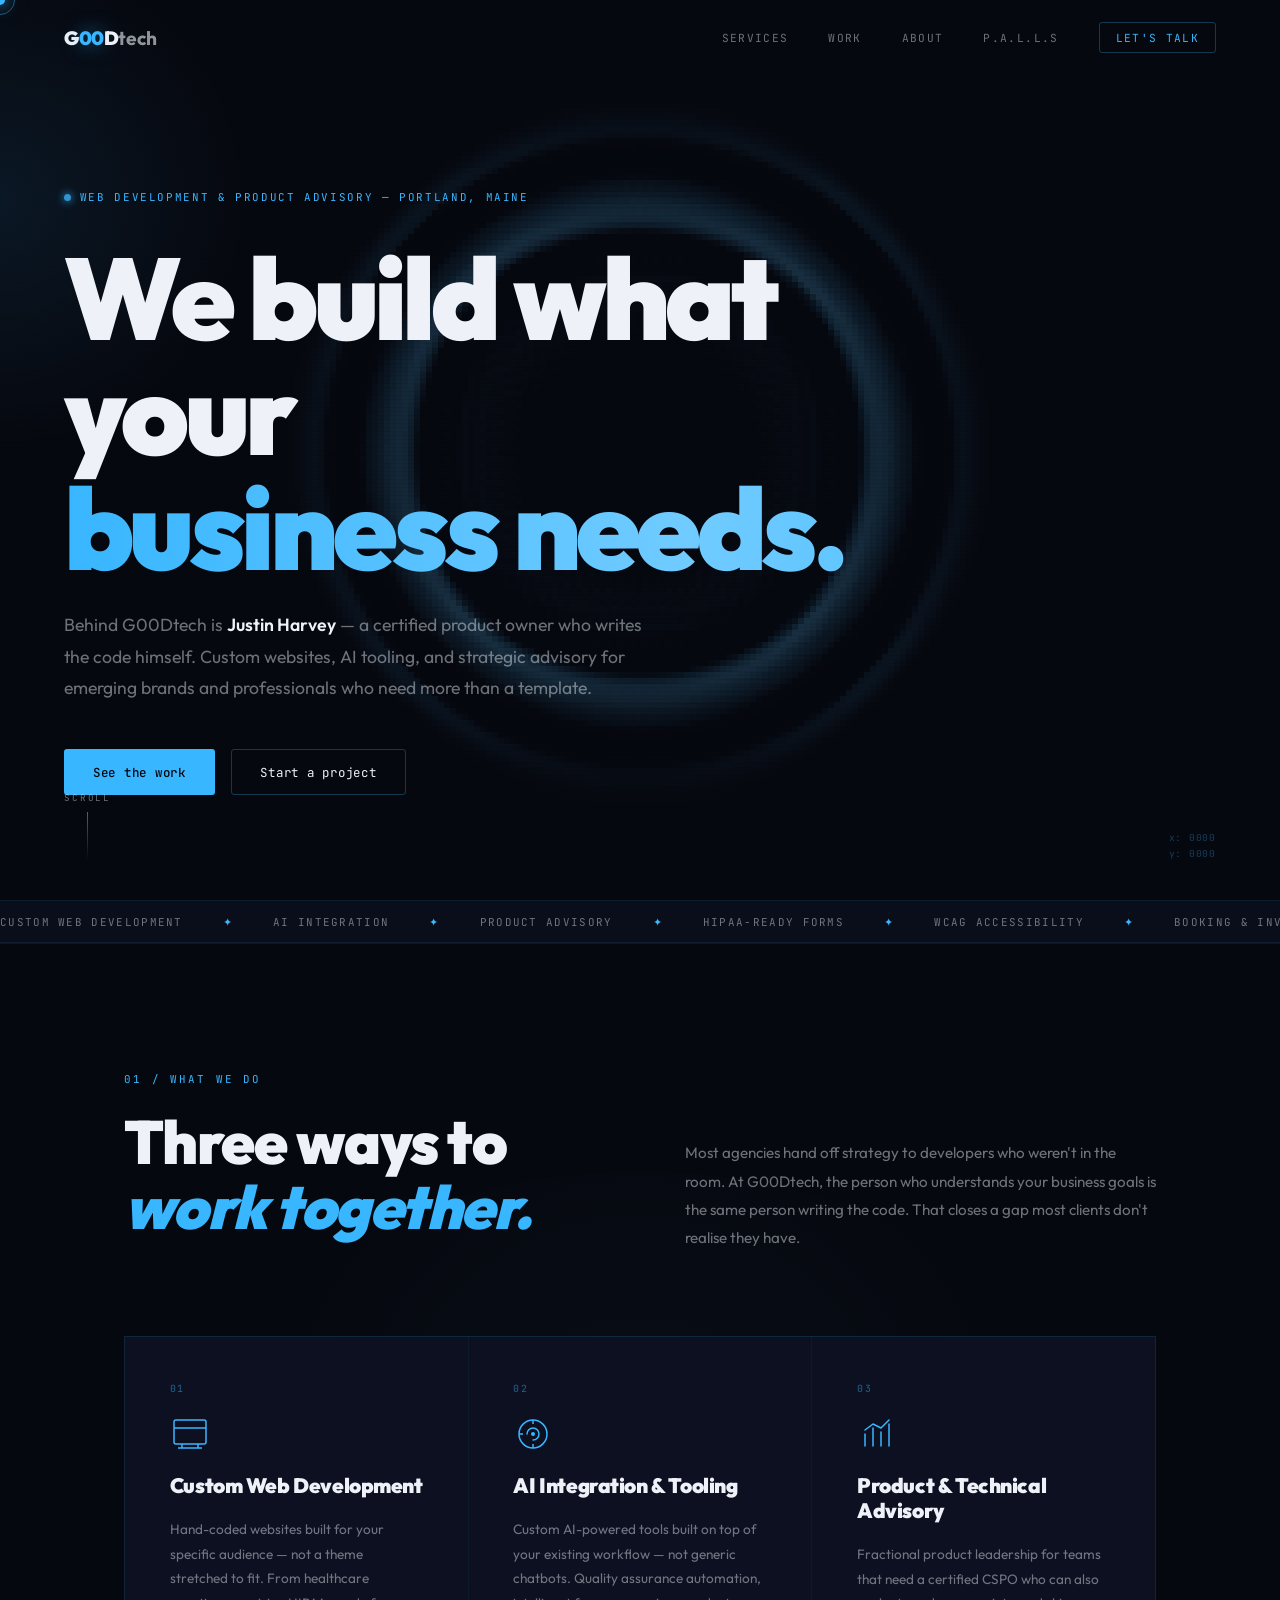
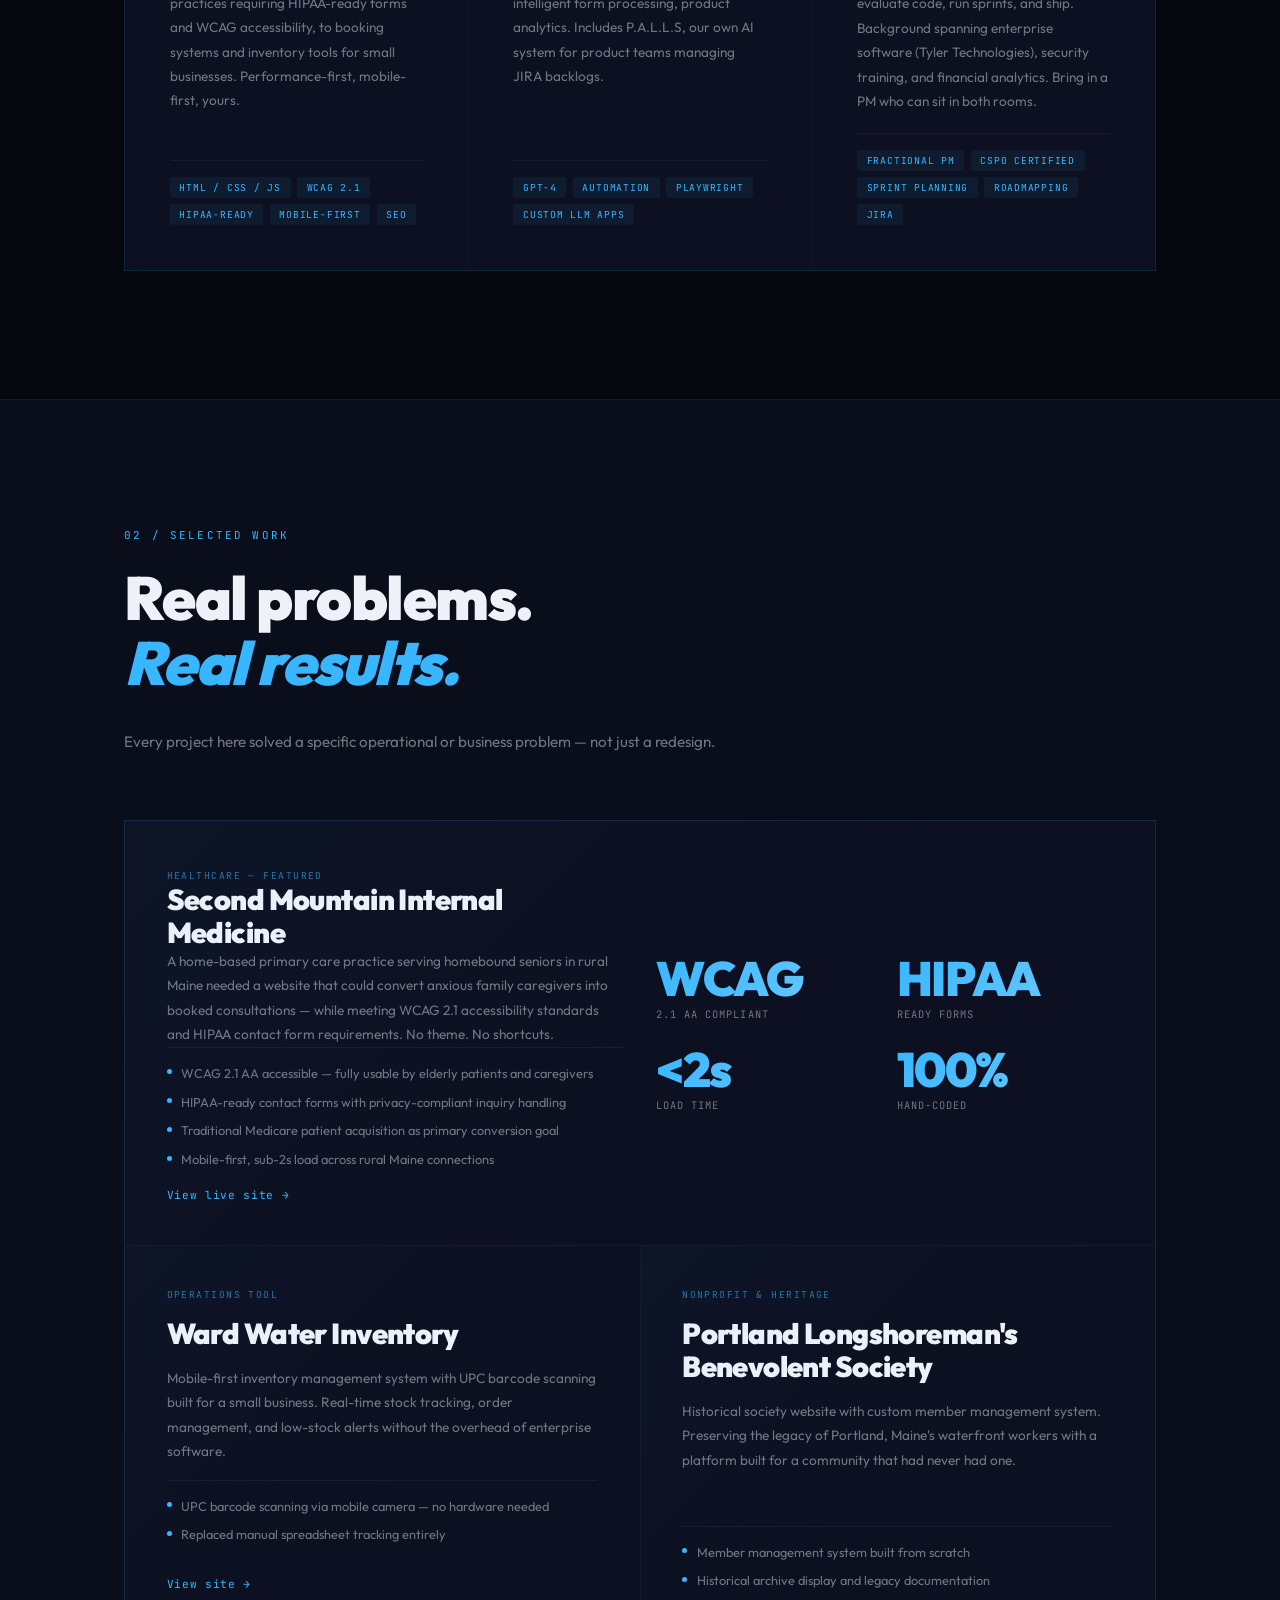
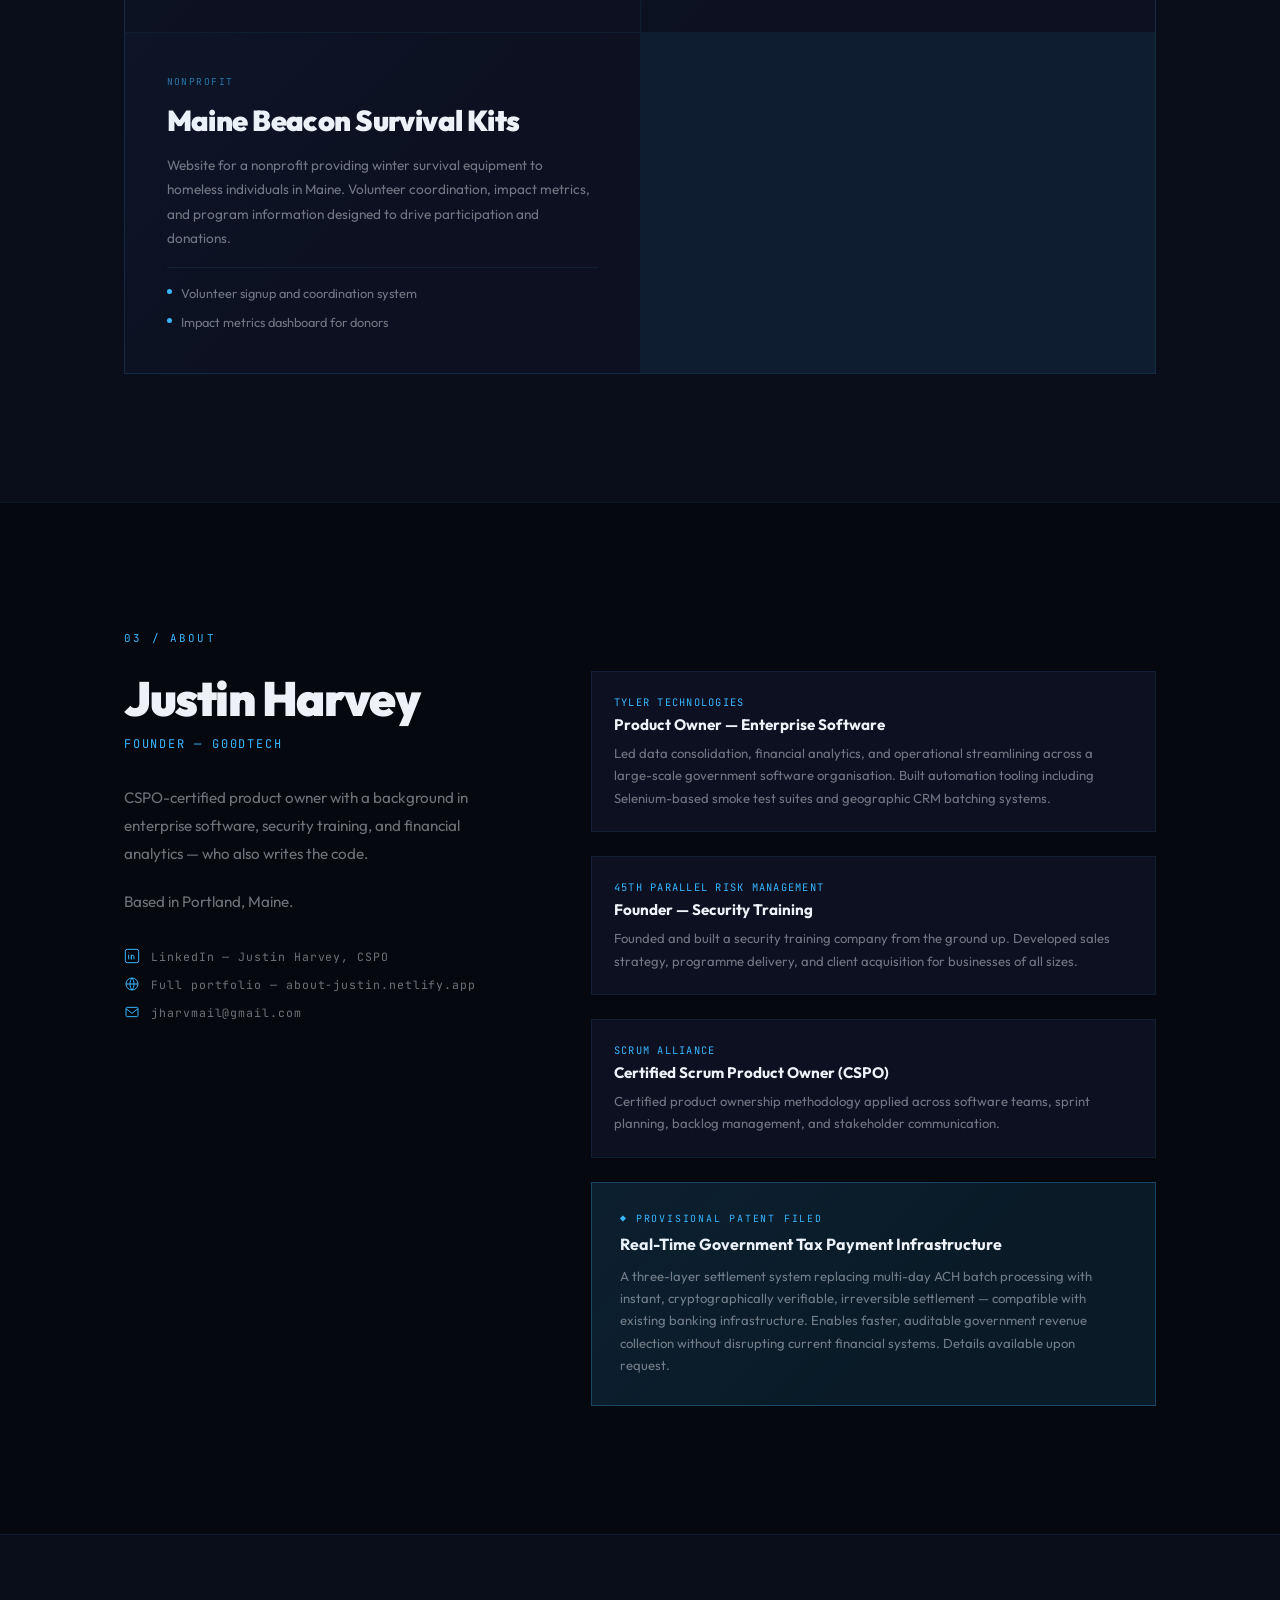
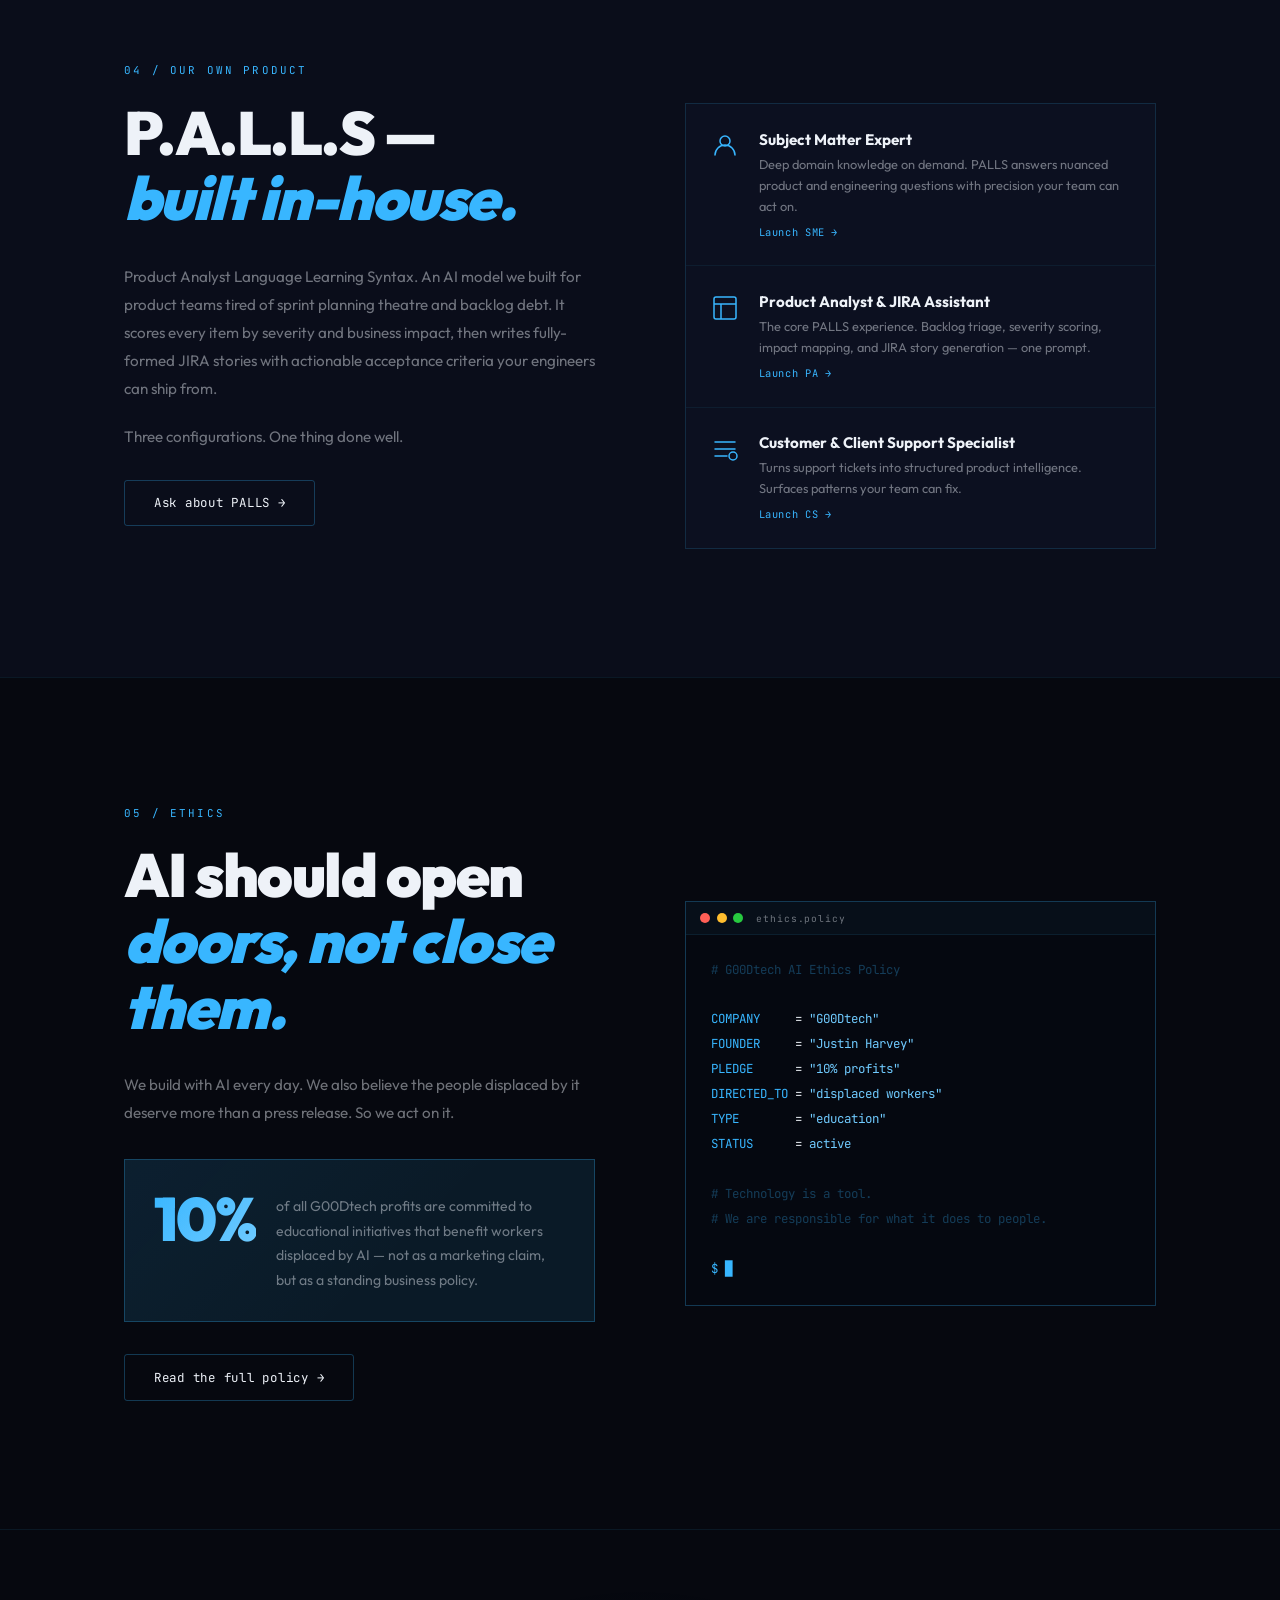
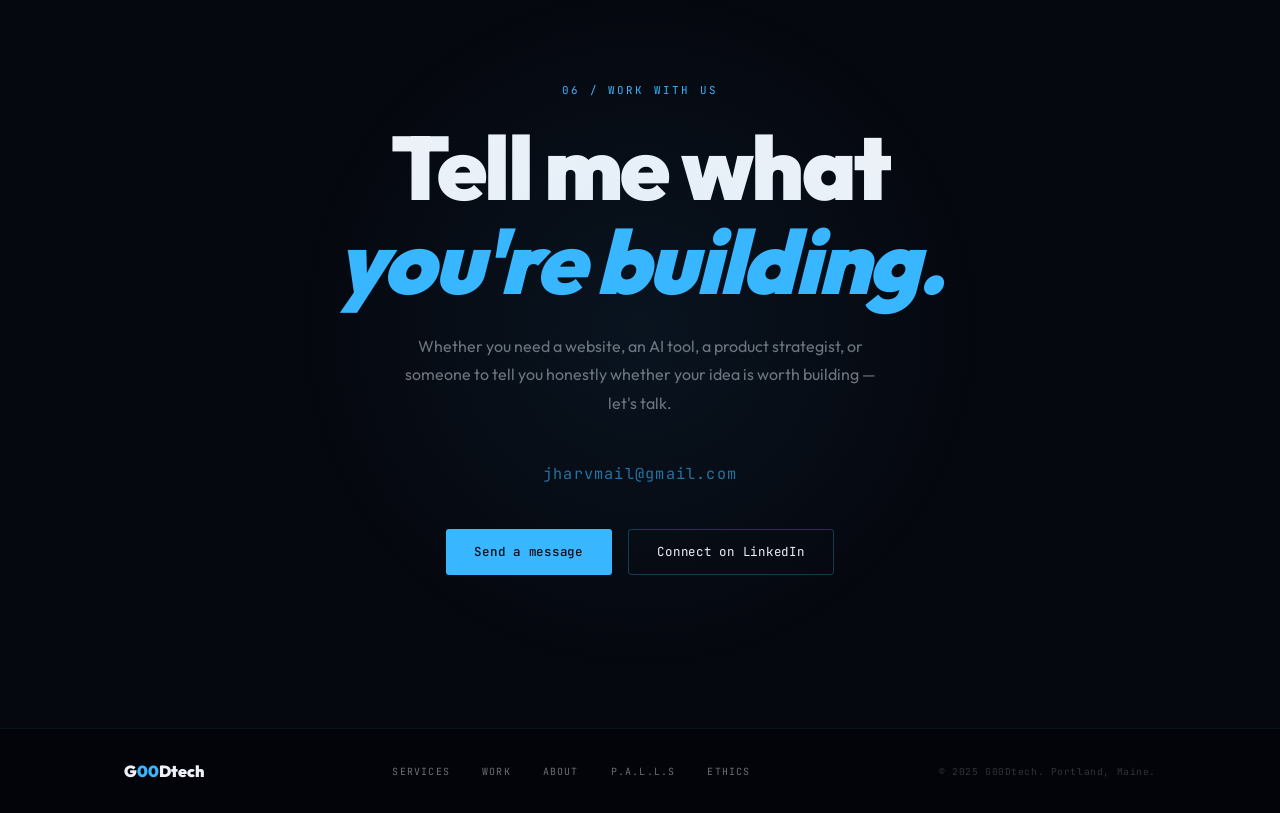
==== commit 773143a2: "Update index.html" ====
--- a/index.html
+++ b/index.html
@@ -302,7 +302,7 @@
       We build what your<br><span class="grad">business needs.</span>
     </h1>
     <p class="hero-sub" data-reveal data-d="2">
-      G00Dtech is <strong>Justin Harvey</strong> &mdash; a certified product owner who writes the code himself.
+      Behind G00Dtech is <strong>Justin Harvey</strong> &mdash; a certified product owner who writes the code himself.
       Custom websites, AI tooling, and strategic advisory for emerging brands and professionals
       who need more than a template.
     </p>
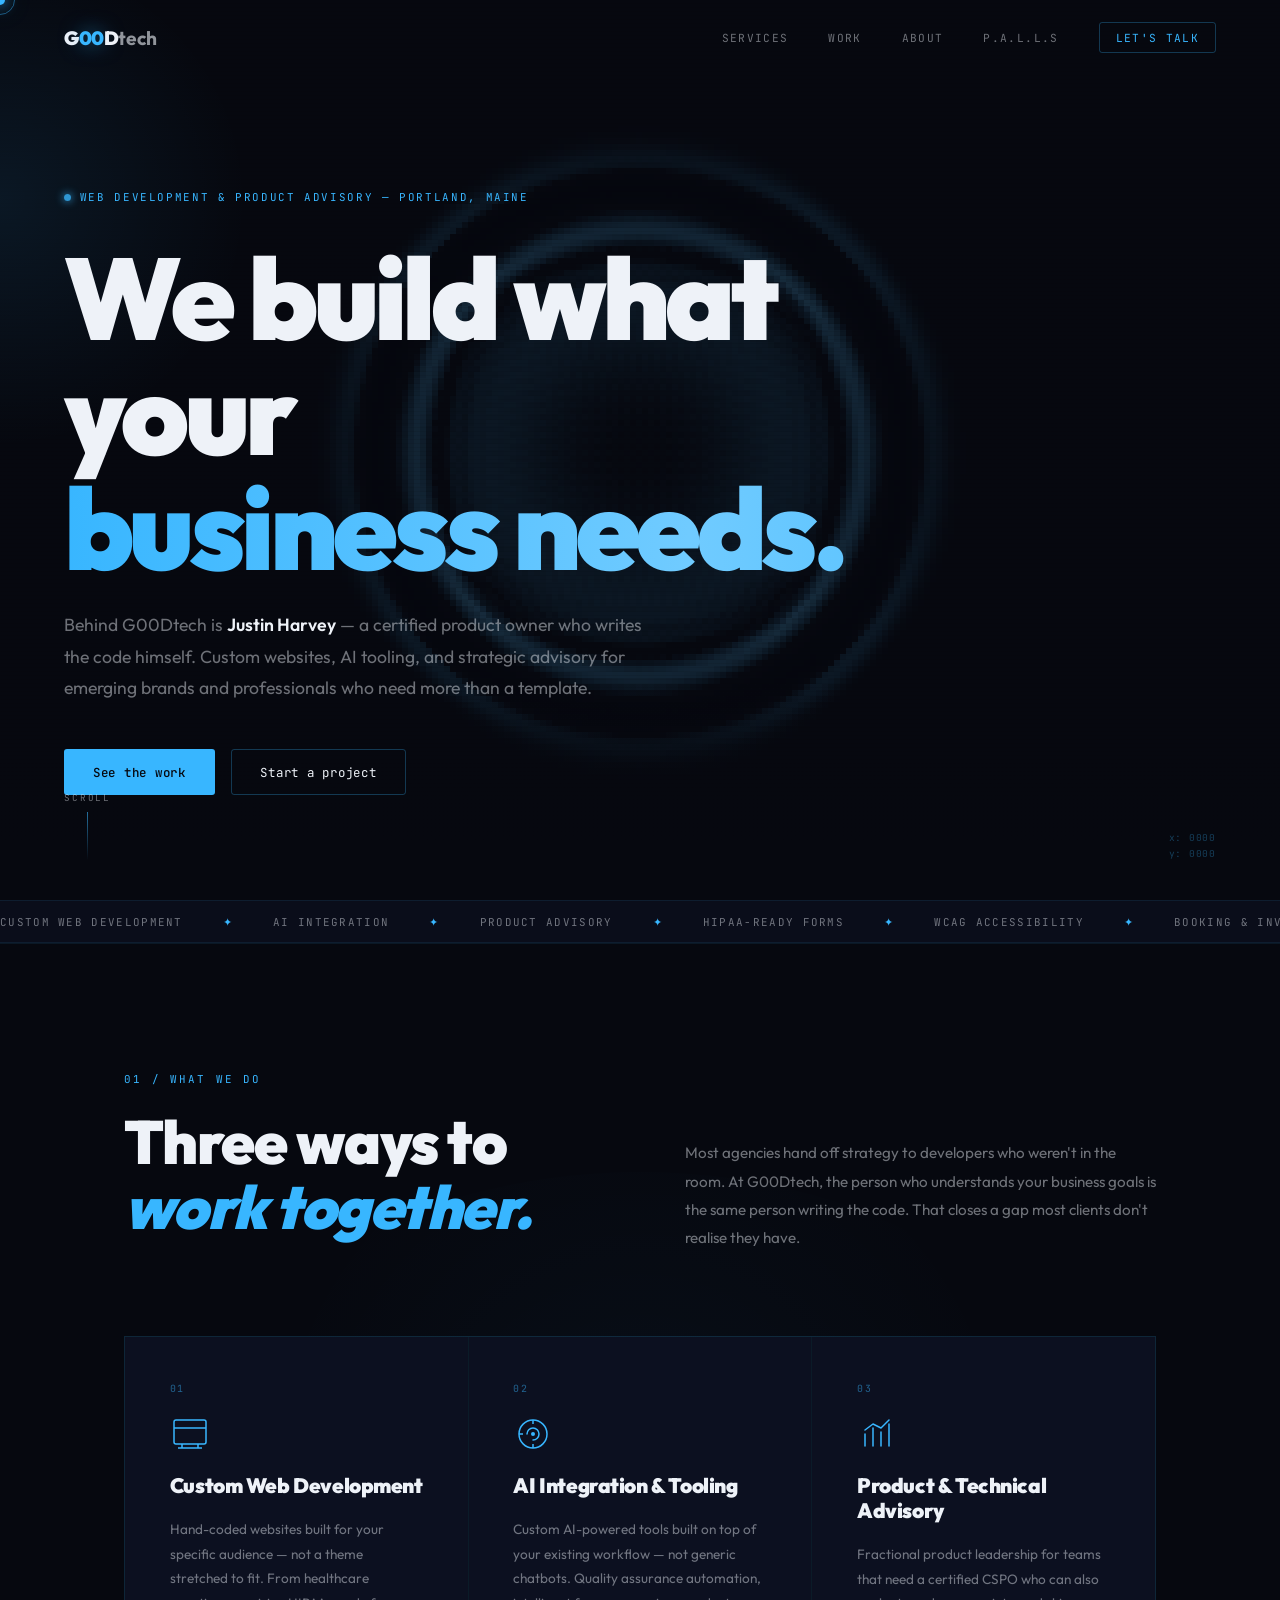
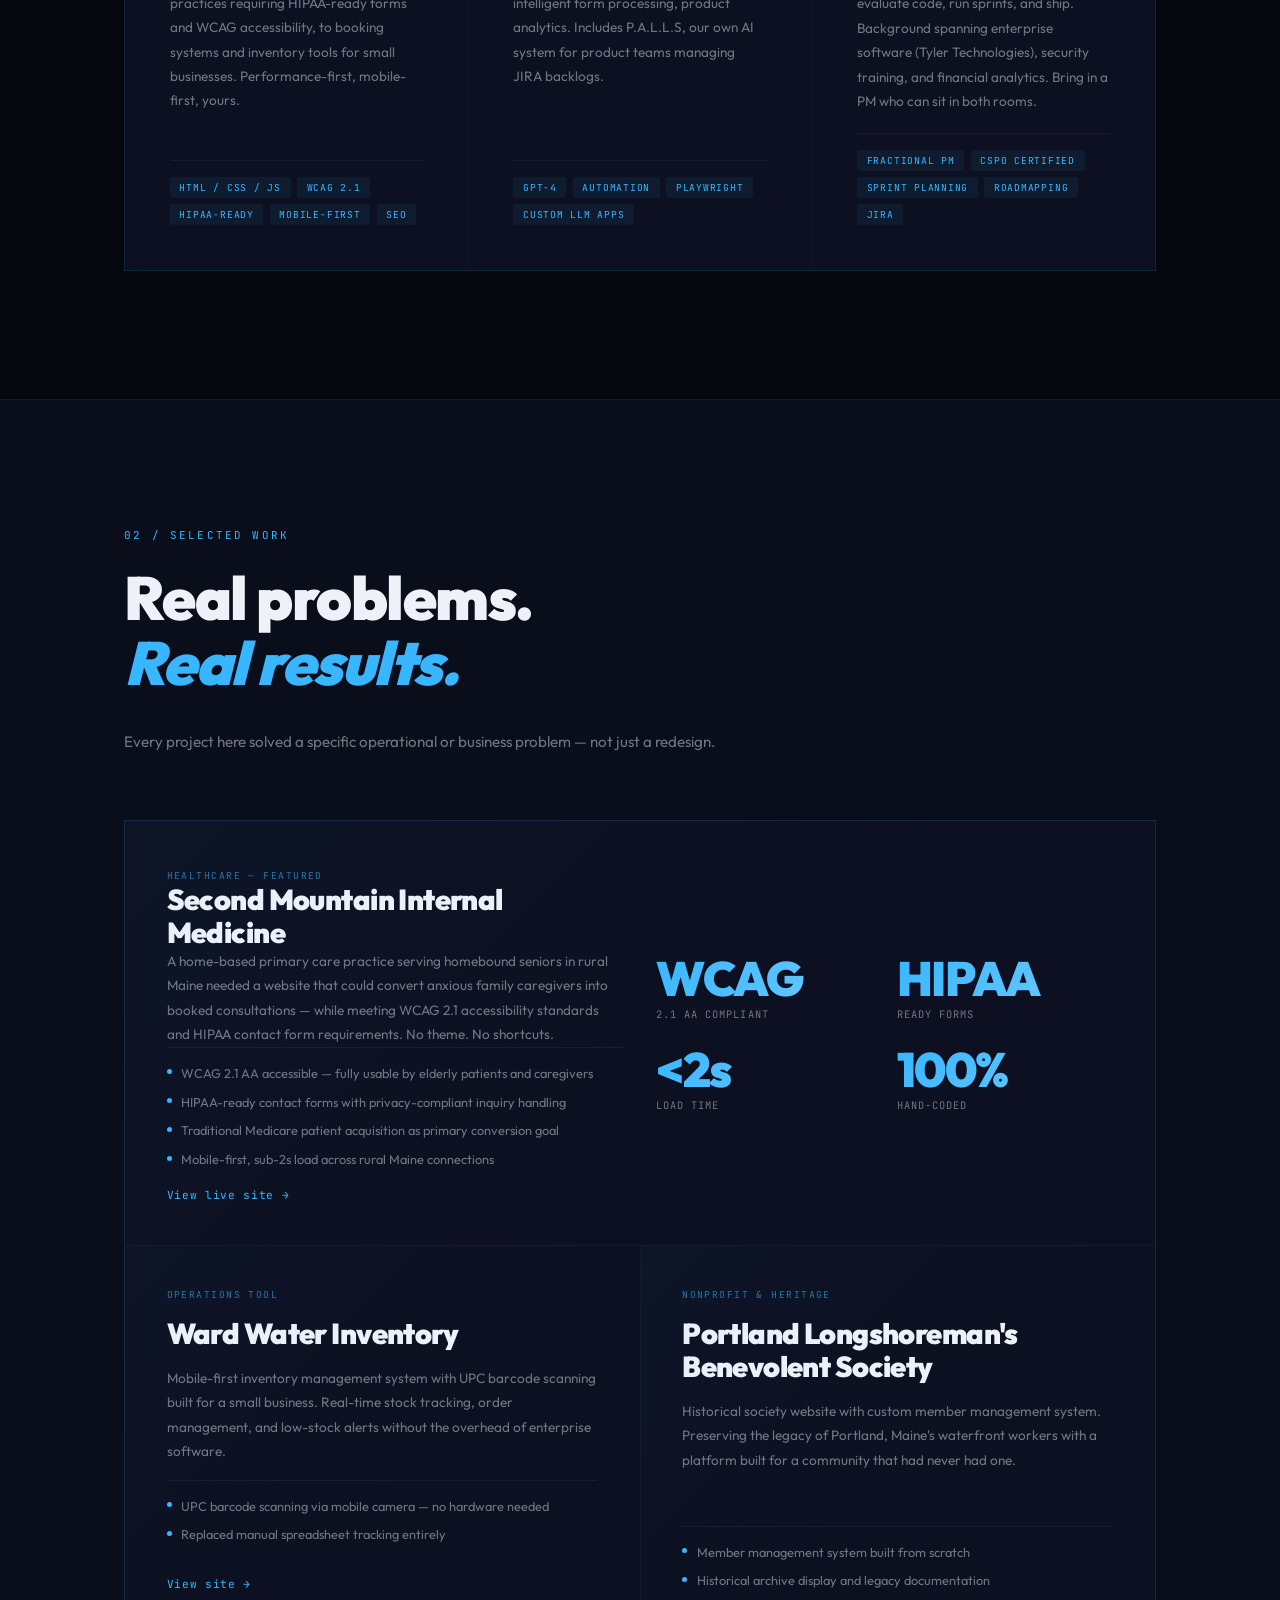
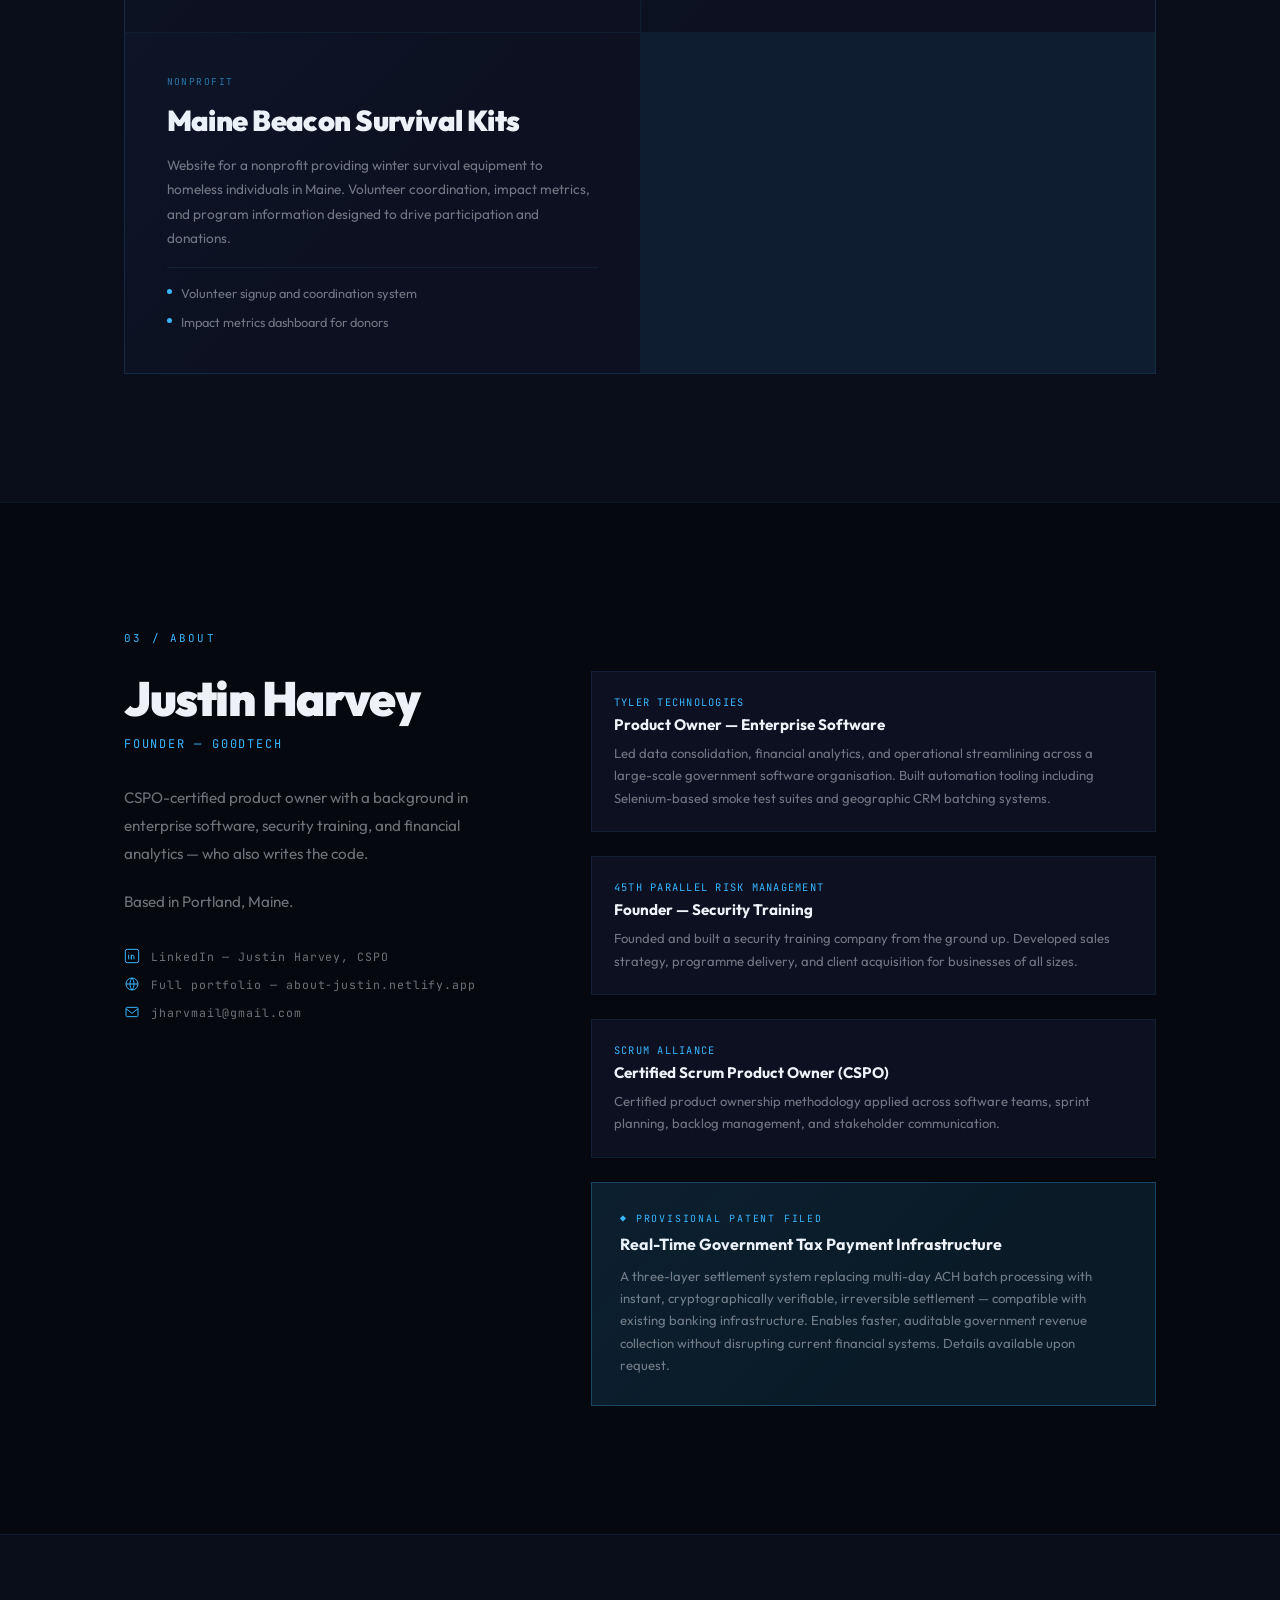
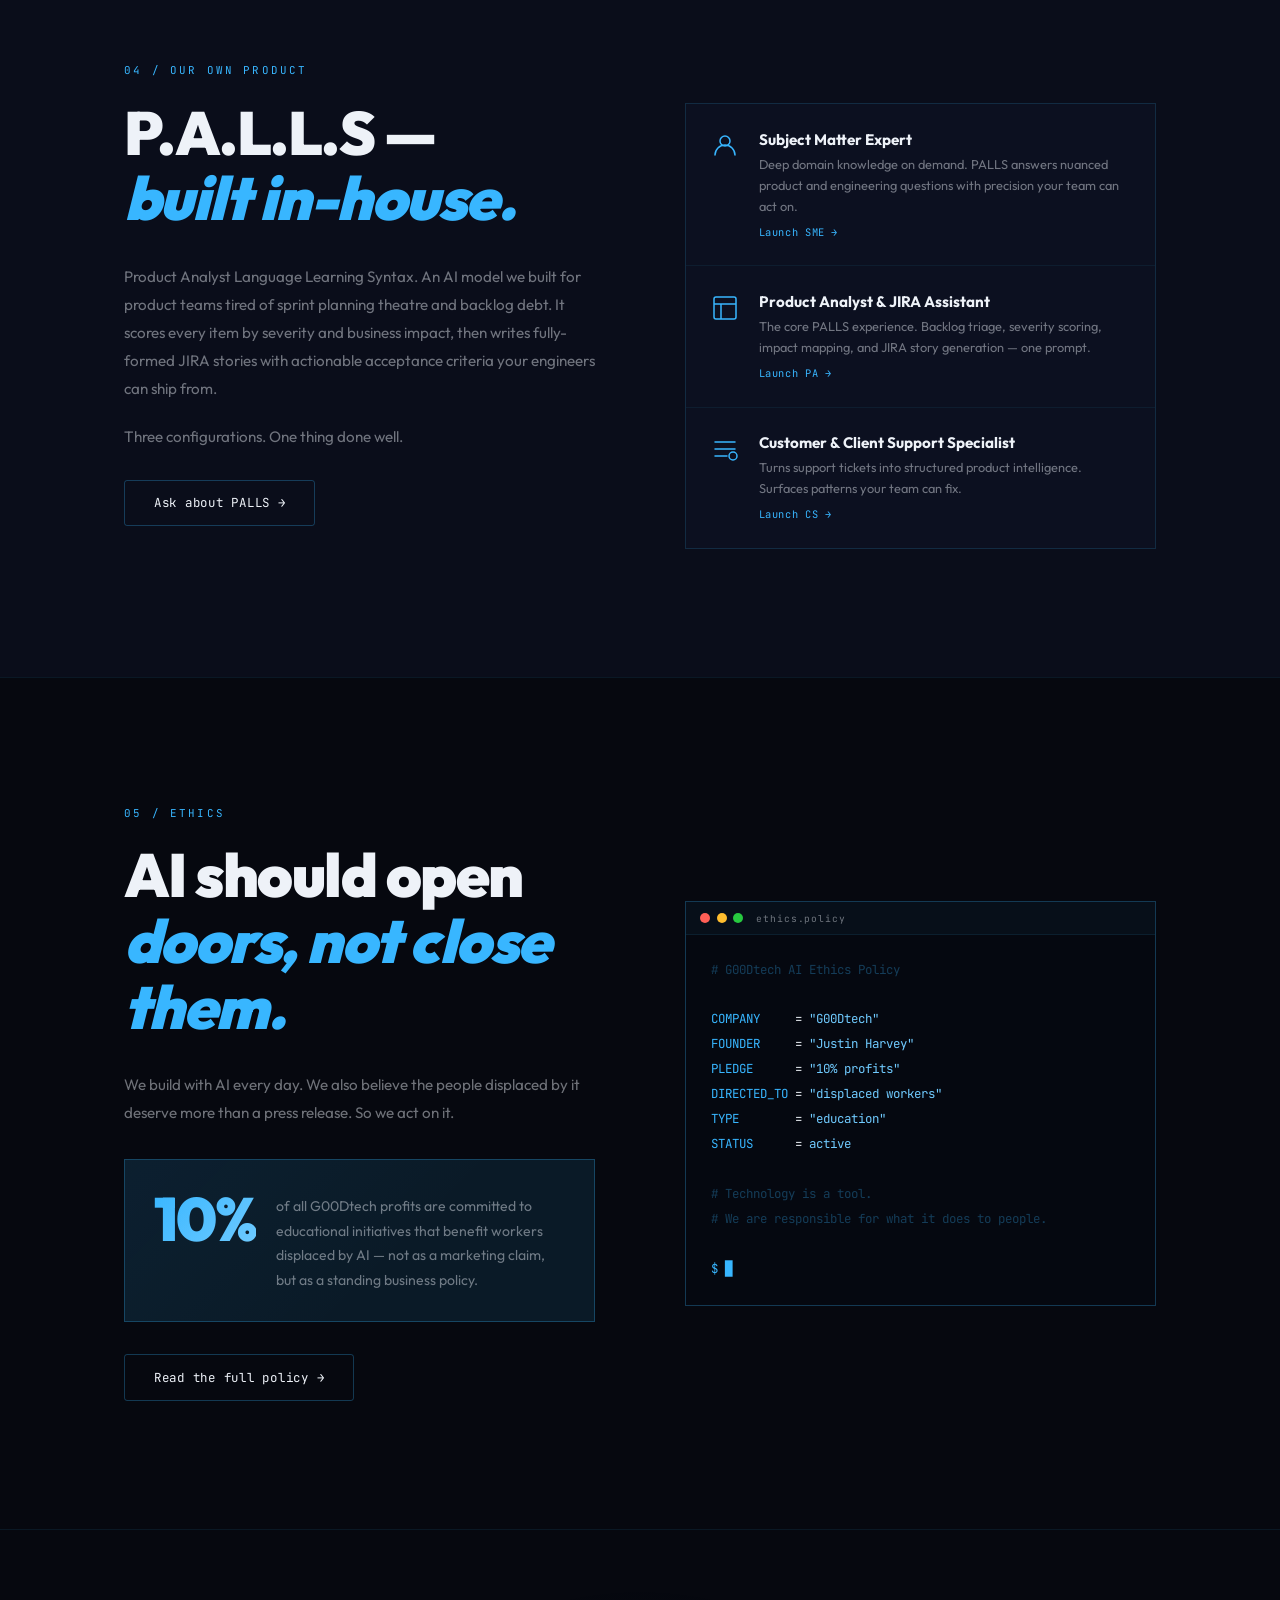
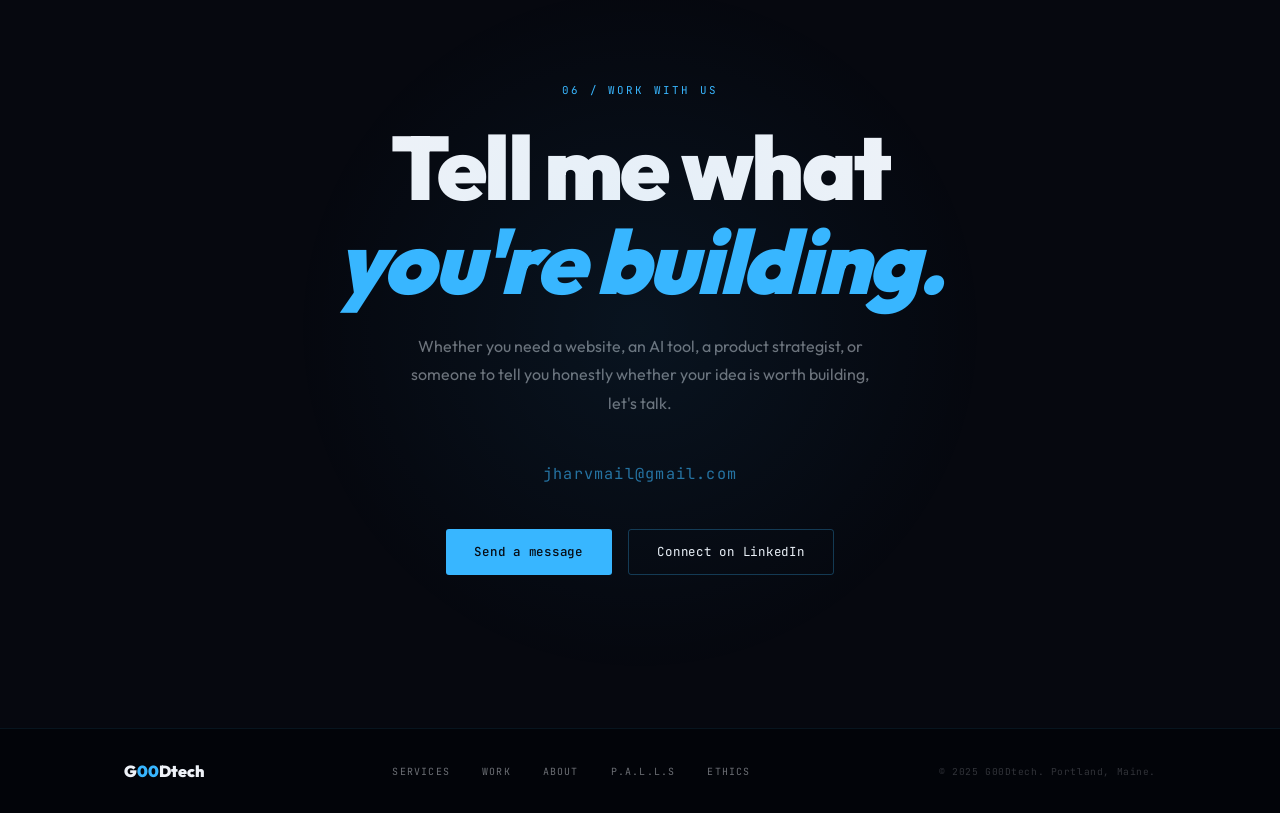
==== commit 81ece259: "Update index.html" ====
--- a/index.html
+++ b/index.html
@@ -722,7 +722,7 @@
     </h2>
     <p class="contact-sub" data-reveal data-d="2">
       Whether you need a website, an AI tool, a product strategist, or someone to tell you
-      honestly whether your idea is worth building &mdash; let&#39;s talk.
+      honestly whether your idea is worth building, let&#39;s talk.
     </p>
     <a href="mailto:jharvmail@gmail.com" class="contact-email" data-reveal data-d="3">jharvmail@gmail.com</a>
     <div class="contact-actions" data-reveal data-d="4">
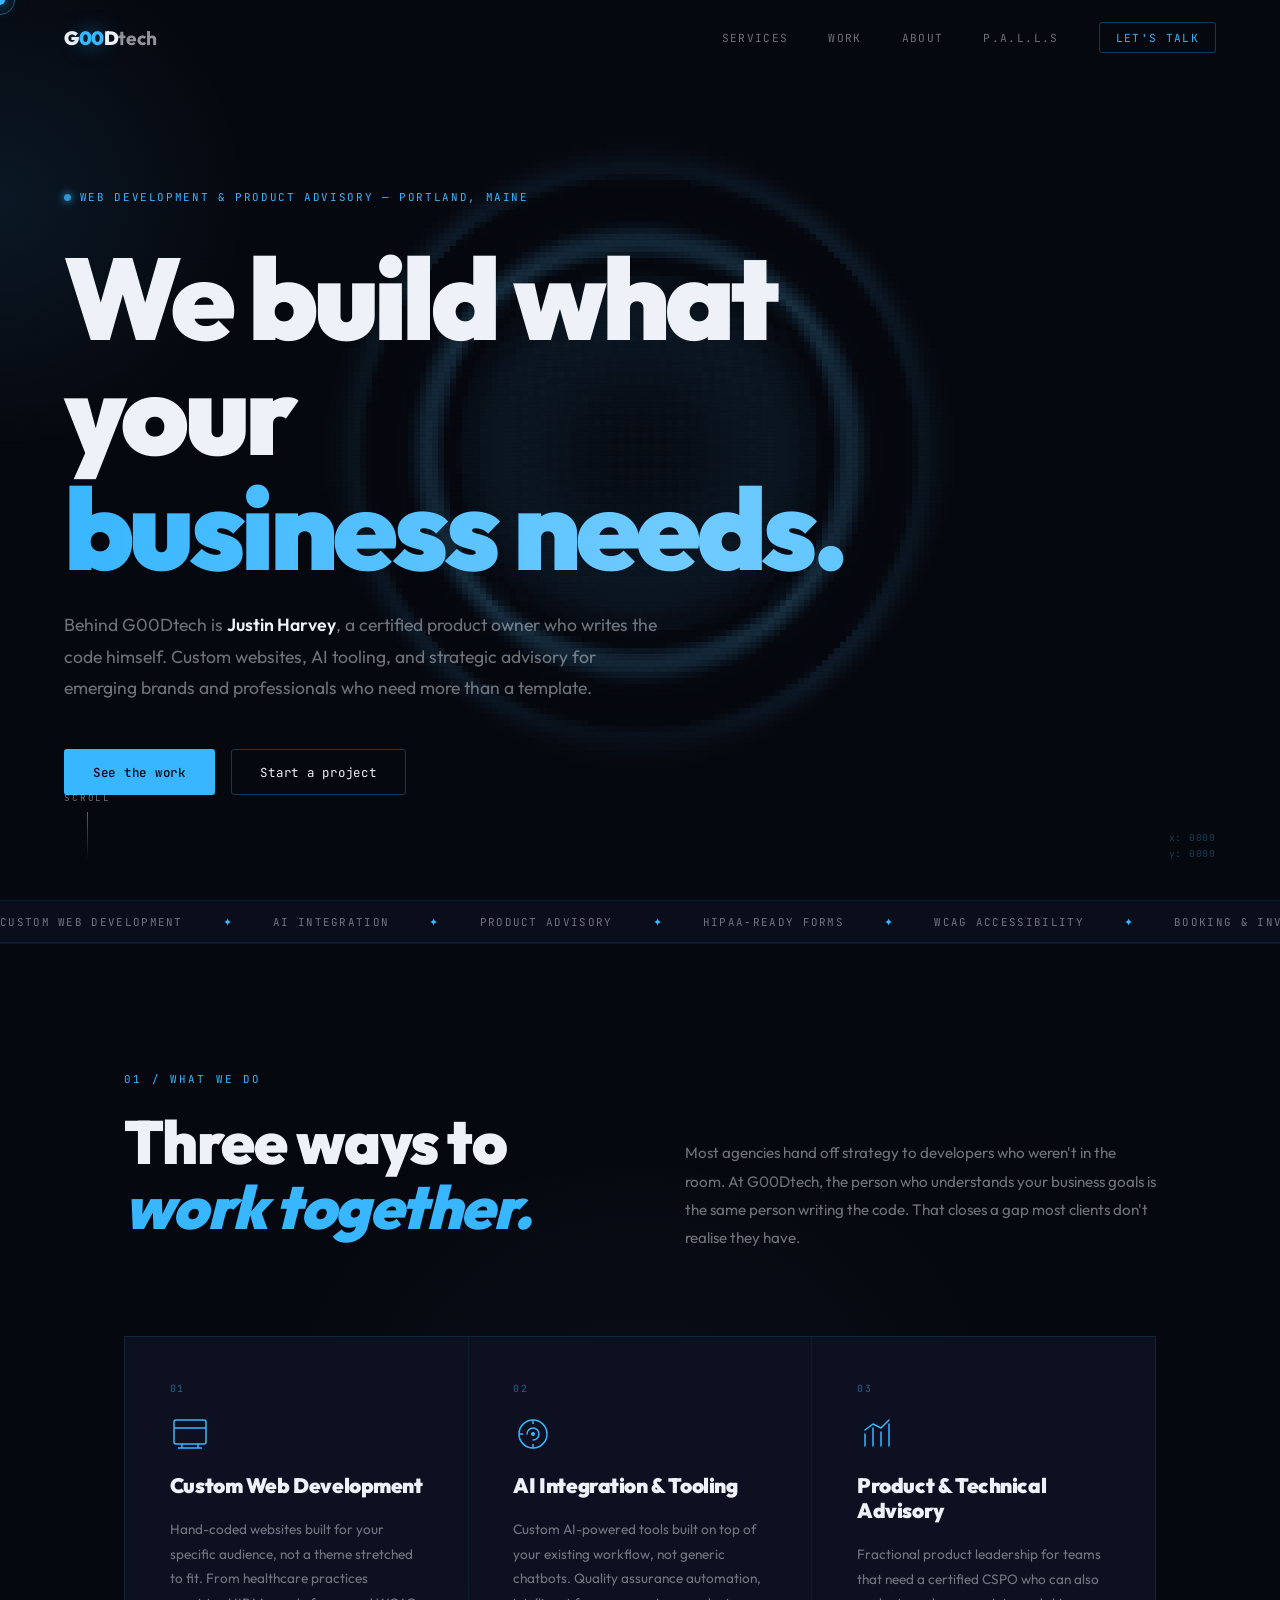
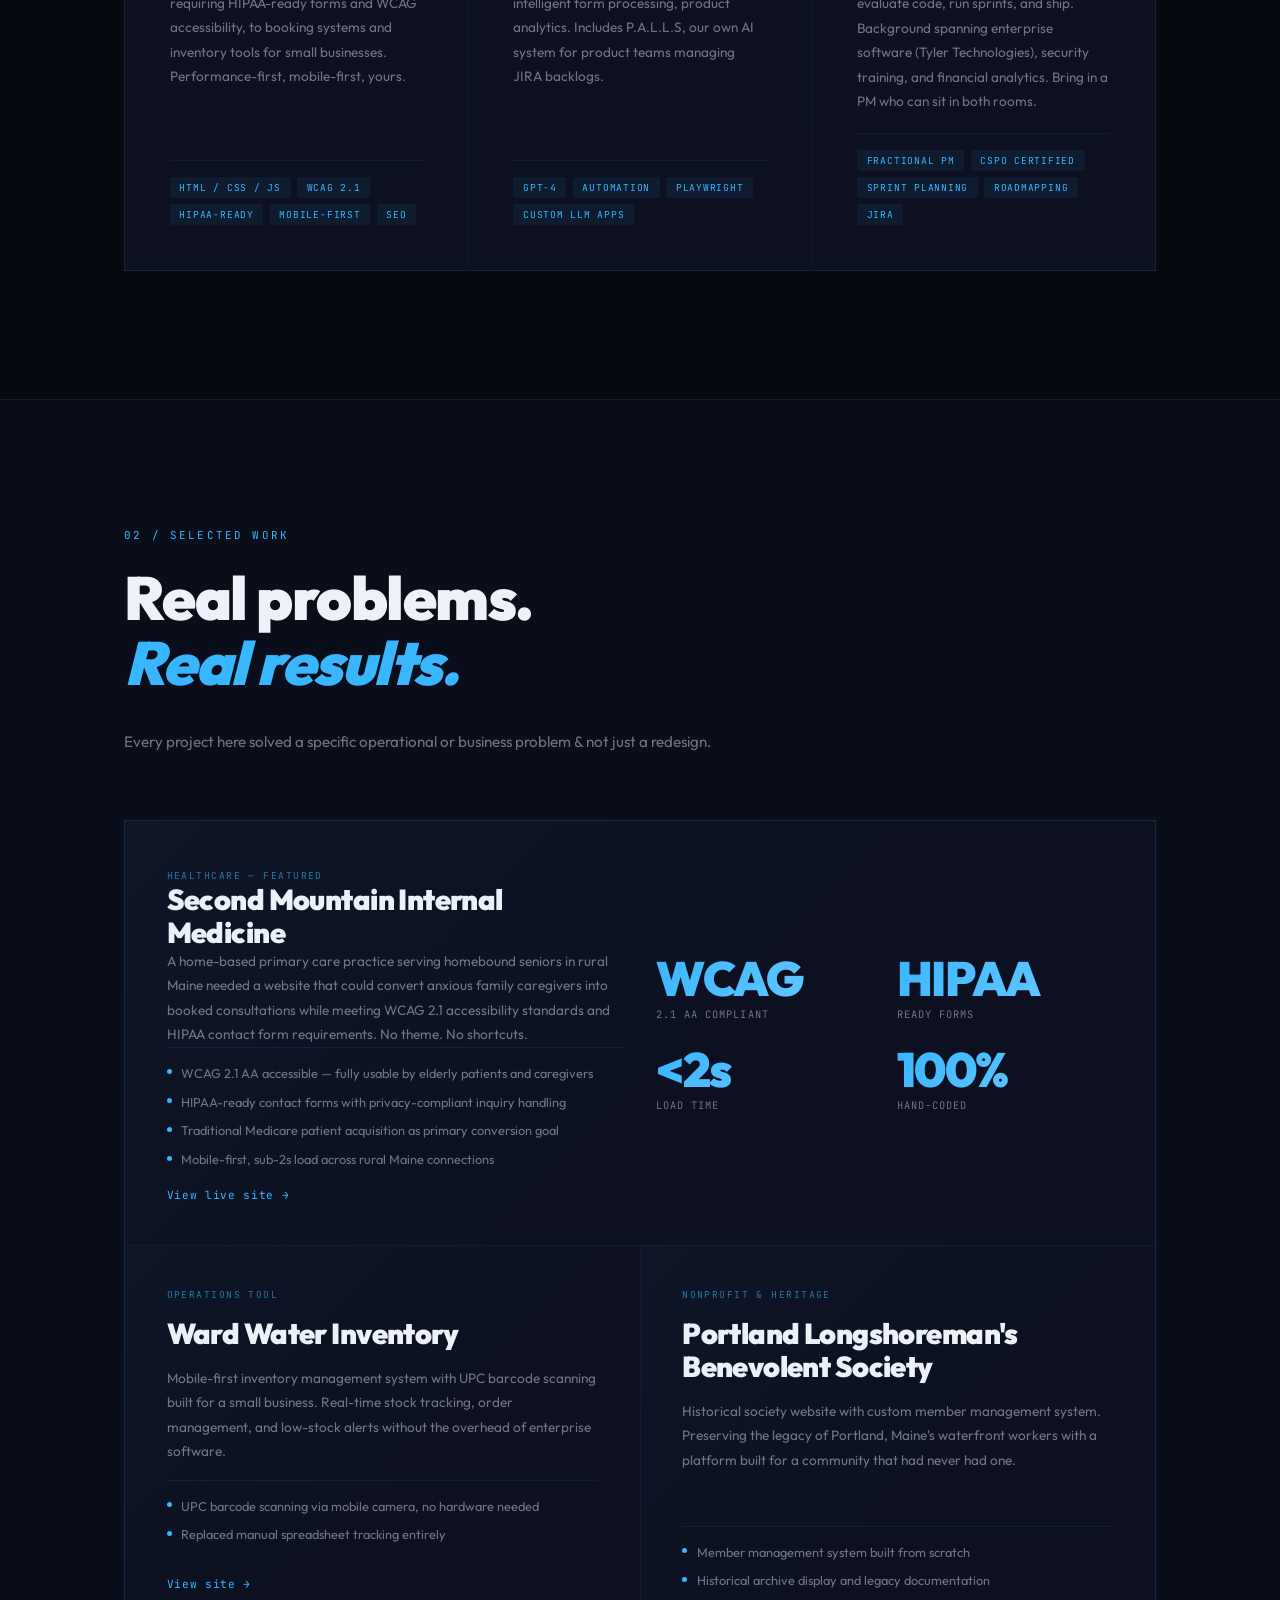
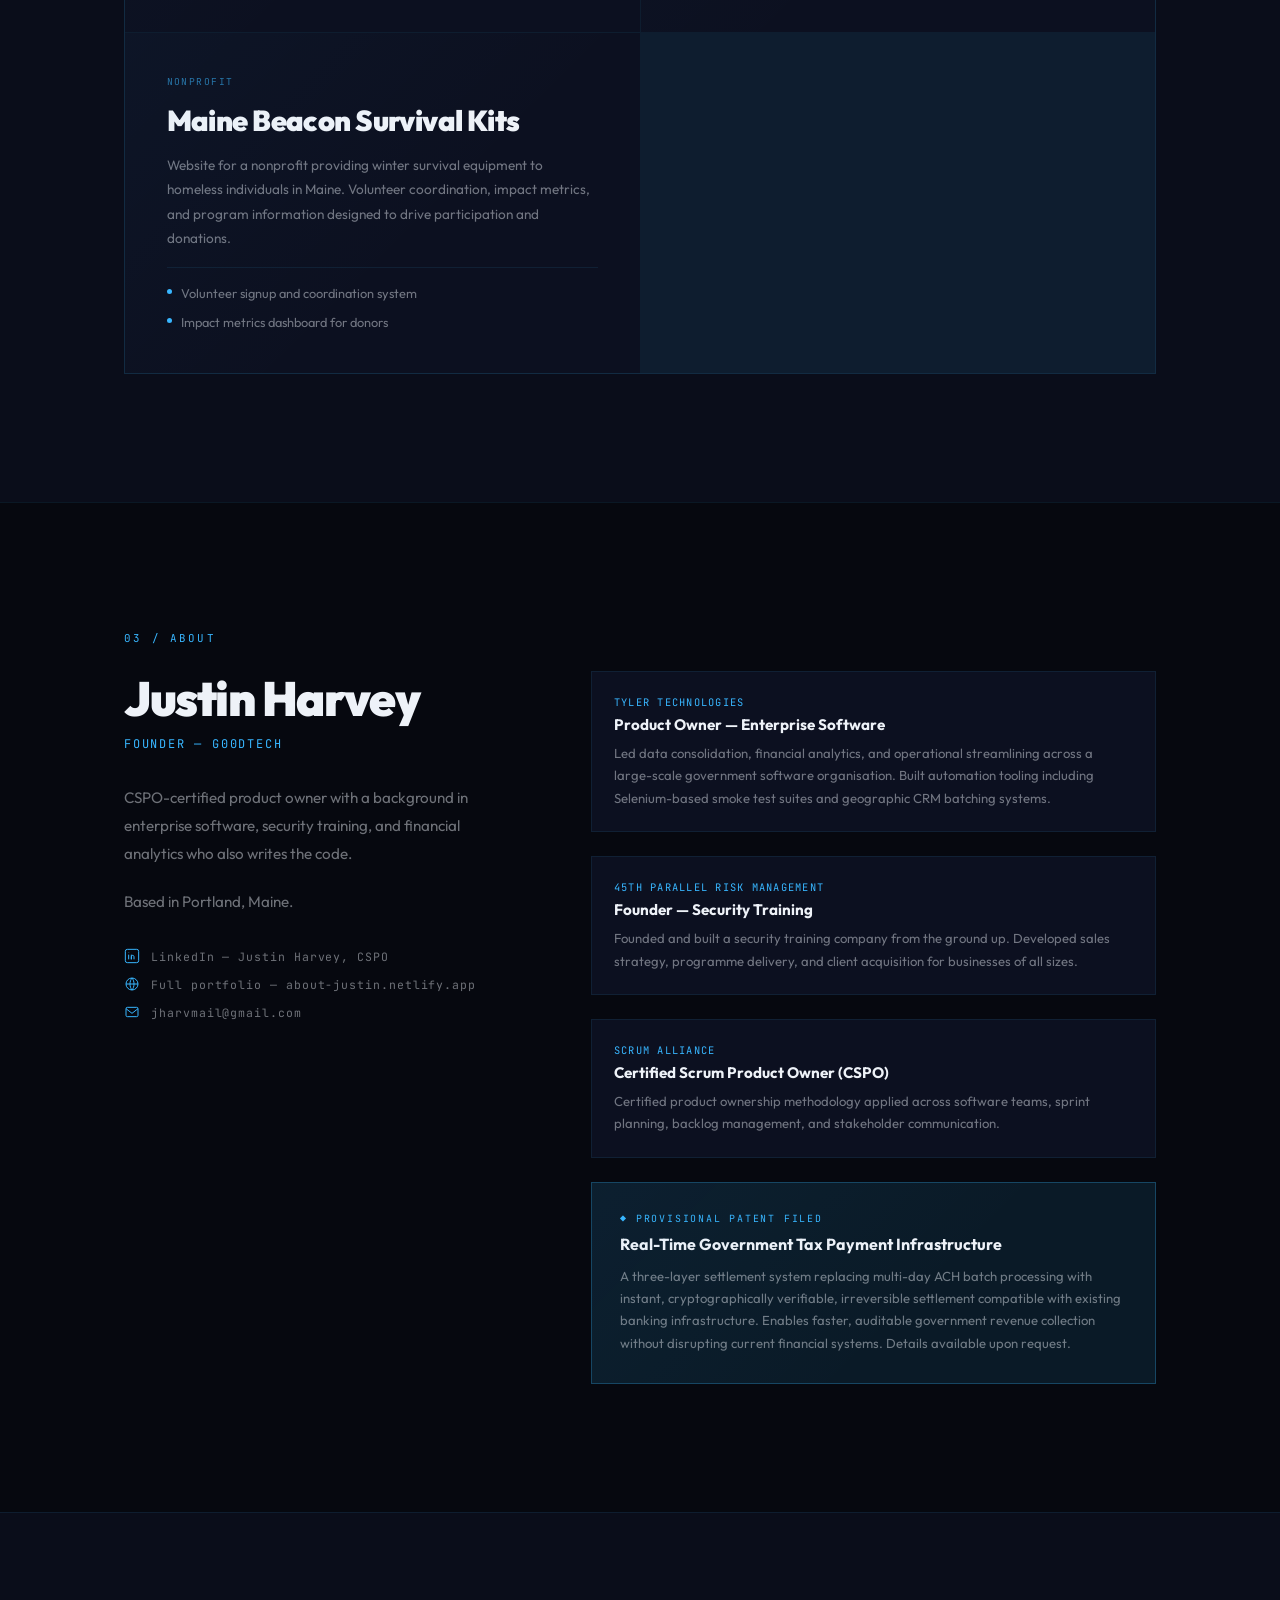
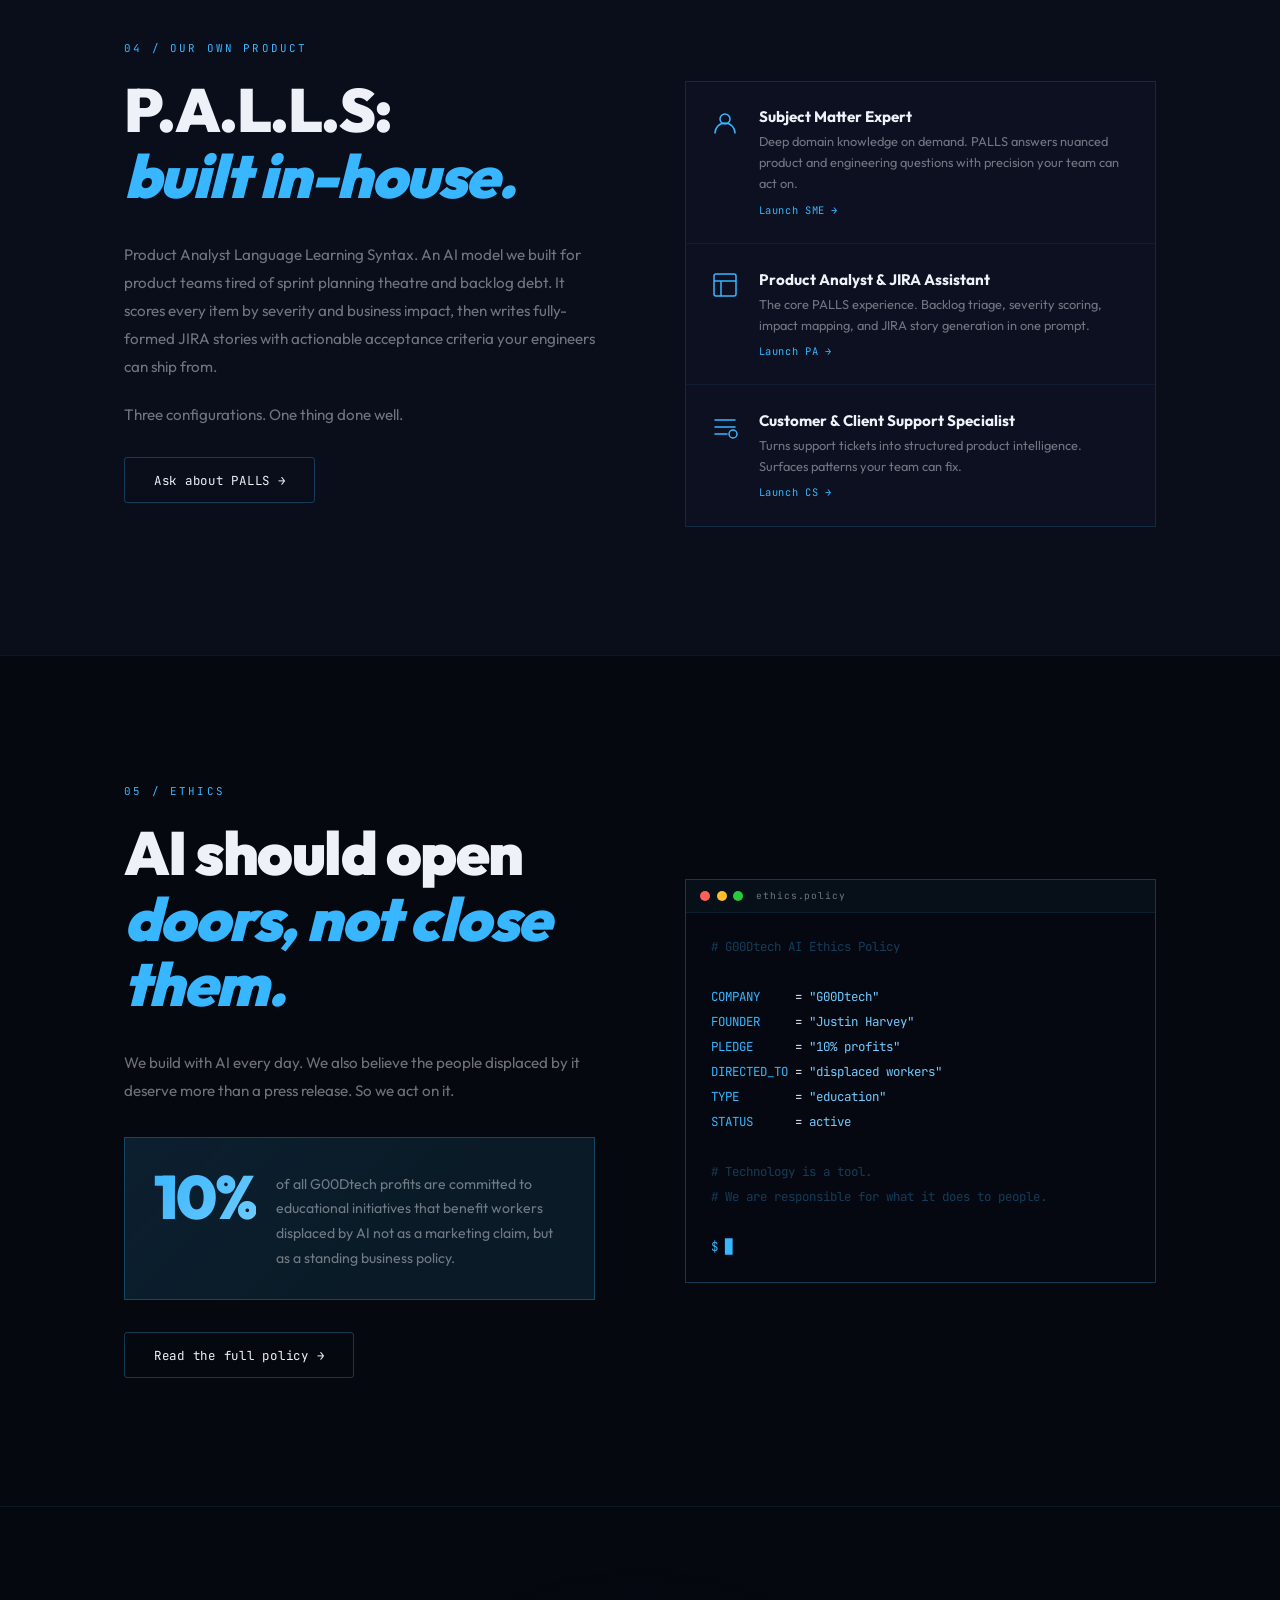
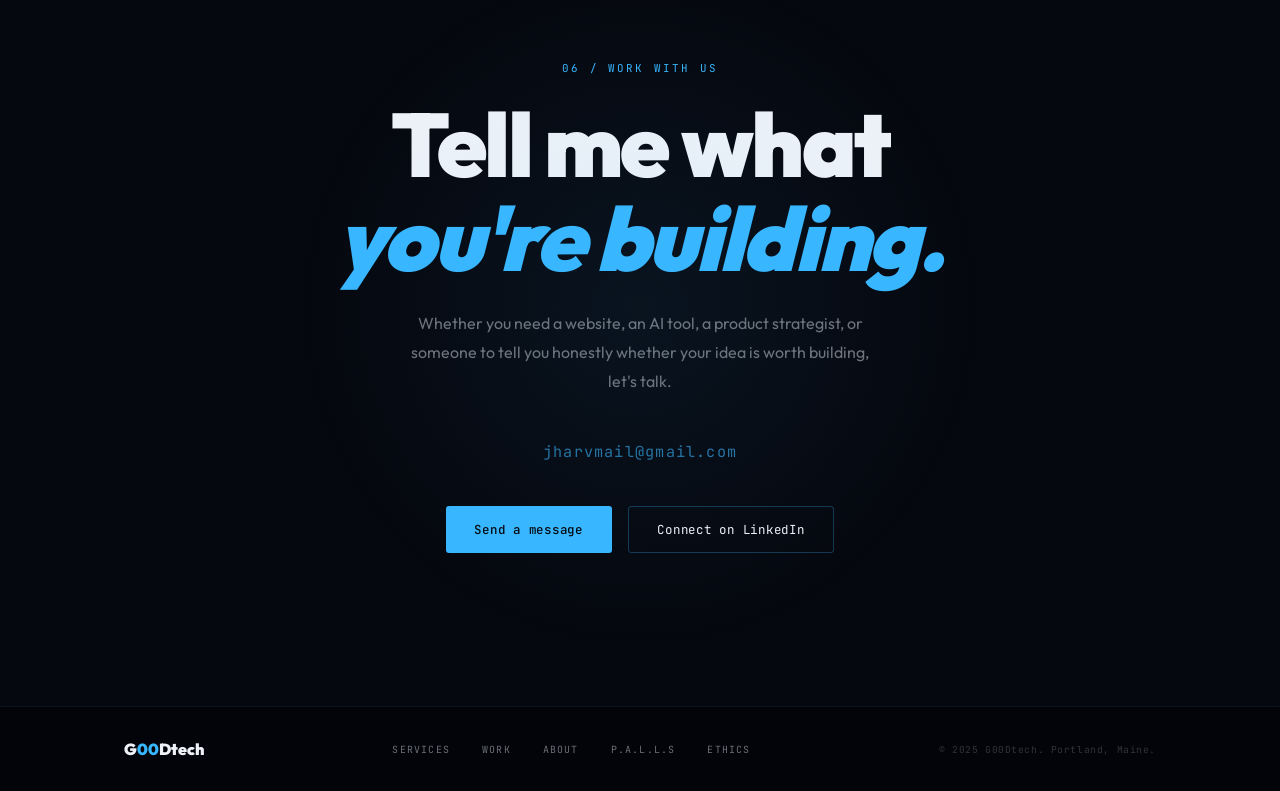
==== commit 93fd0d05: "Update index.html" ====
--- a/index.html
+++ b/index.html
@@ -302,7 +302,7 @@
       We build what your<br><span class="grad">business needs.</span>
     </h1>
     <p class="hero-sub" data-reveal data-d="2">
-      Behind G00Dtech is <strong>Justin Harvey</strong> &mdash; a certified product owner who writes the code himself.
+      Behind G00Dtech is <strong>Justin Harvey</strong>, a certified product owner who writes the code himself.
       Custom websites, AI tooling, and strategic advisory for emerging brands and professionals
       who need more than a template.
     </p>
@@ -376,7 +376,7 @@
         </svg>
         <h3 class="svc-title">Custom Web Development</h3>
         <p class="svc-desc">
-          Hand-coded websites built for your specific audience &mdash; not a theme stretched to fit.
+          Hand-coded websites built for your specific audience, not a theme stretched to fit.
           From healthcare practices requiring HIPAA-ready forms and WCAG accessibility, to booking
           systems and inventory tools for small businesses. Performance-first, mobile-first, yours.
         </p>
@@ -401,7 +401,7 @@
         </svg>
         <h3 class="svc-title">AI Integration &amp; Tooling</h3>
         <p class="svc-desc">
-          Custom AI-powered tools built on top of your existing workflow &mdash; not generic chatbots.
+          Custom AI-powered tools built on top of your existing workflow, not generic chatbots.
           Quality assurance automation, intelligent form processing, product analytics.
           Includes P.A.L.L.S, our own AI system for product teams managing JIRA backlogs.
         </p>
@@ -447,7 +447,7 @@
         Real problems.<br><em>Real results.</em>
       </h2>
       <p class="body-text" data-reveal data-d="2">
-        Every project here solved a specific operational or business problem &mdash; not just a redesign.
+        Every project here solved a specific operational or business problem & not just a redesign.
       </p>
     </div>
 
@@ -460,7 +460,7 @@
           <h3 class="work-title">Second Mountain Internal Medicine</h3>
           <p class="work-desc">
             A home-based primary care practice serving homebound seniors in rural Maine needed a website
-            that could convert anxious family caregivers into booked consultations &mdash; while meeting
+            that could convert anxious family caregivers into booked consultations while meeting
             WCAG 2.1 accessibility standards and HIPAA contact form requirements. No theme. No shortcuts.
           </p>
           <div class="work-results">
@@ -503,7 +503,7 @@
           the overhead of enterprise software.
         </p>
         <div class="work-results">
-          <p class="work-result">UPC barcode scanning via mobile camera &mdash; no hardware needed</p>
+          <p class="work-result">UPC barcode scanning via mobile camera, no hardware needed</p>
           <p class="work-result">Replaced manual spreadsheet tracking entirely</p>
         </div>
         <a href="https://ward-water.netlify.app/" class="work-link" target="_blank" rel="noopener" style="margin-top:1rem">
@@ -555,7 +555,7 @@
         <p class="about-title" data-reveal data-d="1">Founder &mdash; G00Dtech</p>
         <p class="body-text" data-reveal data-d="2">
           CSPO-certified product owner with a background in enterprise software, security training,
-          and financial analytics &mdash; who also writes the code.
+          and financial analytics who also writes the code.
         </p>
         <p class="body-text" data-reveal data-d="2">
           Based in Portland, Maine.
@@ -600,7 +600,7 @@
           <p class="patent-title">Real-Time Government Tax Payment Infrastructure</p>
           <p class="patent-desc">
             A three-layer settlement system replacing multi-day ACH batch processing with instant,
-            cryptographically verifiable, irreversible settlement &mdash; compatible with existing banking
+            cryptographically verifiable, irreversible settlement compatible with existing banking
             infrastructure. Enables faster, auditable government revenue collection without disrupting
             current financial systems. Details available upon request.
           </p>
@@ -617,7 +617,7 @@
       <div class="palls-sticky">
         <span class="sec-label" data-reveal>04 / Our Own Product</span>
         <h2 class="sec-title" data-reveal data-d="1">
-          P.A.L.L.S &mdash;<br><em>built in-house.</em>
+          P.A.L.L.S: <br><em>built in-house.</em>
         </h2>
         <p class="body-text" data-reveal data-d="2">
           Product Analyst Language Learning Syntax. An AI model we built for product teams
@@ -647,7 +647,7 @@
             <svg class="cfg-icon-sm" viewBox="0 0 28 28" fill="none"><rect x="3" y="3" width="22" height="22" rx="2" stroke="currentColor" stroke-width="1.5"/><line x1="3" y1="10" x2="25" y2="10" stroke="currentColor" stroke-width="1.5"/><line x1="10" y1="10" x2="10" y2="25" stroke="currentColor" stroke-width="1.5"/></svg>
             <div>
               <p class="cfg-name">Product Analyst &amp; JIRA Assistant</p>
-              <p class="cfg-desc-sm">The core PALLS experience. Backlog triage, severity scoring, impact mapping, and JIRA story generation &mdash; one prompt.</p>
+              <p class="cfg-desc-sm">The core PALLS experience. Backlog triage, severity scoring, impact mapping, and JIRA story generation in one prompt.</p>
               <span class="cfg-launch">Launch PA &#8594;</span>
             </div>
           </a>
@@ -680,7 +680,7 @@
         </p>
         <div class="pledge" data-reveal data-d="3">
           <span class="pledge-pct">10%</span>
-          <p class="pledge-copy">of all G00Dtech profits are committed to educational initiatives that benefit workers displaced by AI &mdash; not as a marketing claim, but as a standing business policy.</p>
+          <p class="pledge-copy">of all G00Dtech profits are committed to educational initiatives that benefit workers displaced by AI not as a marketing claim, but as a standing business policy.</p>
         </div>
         <a href="https://unrivaled-licorice-c10ff0.netlify.app/ethics" class="btn btn-ghost" target="_blank" rel="noopener" data-reveal data-d="4">
           Read the full policy &#8594;
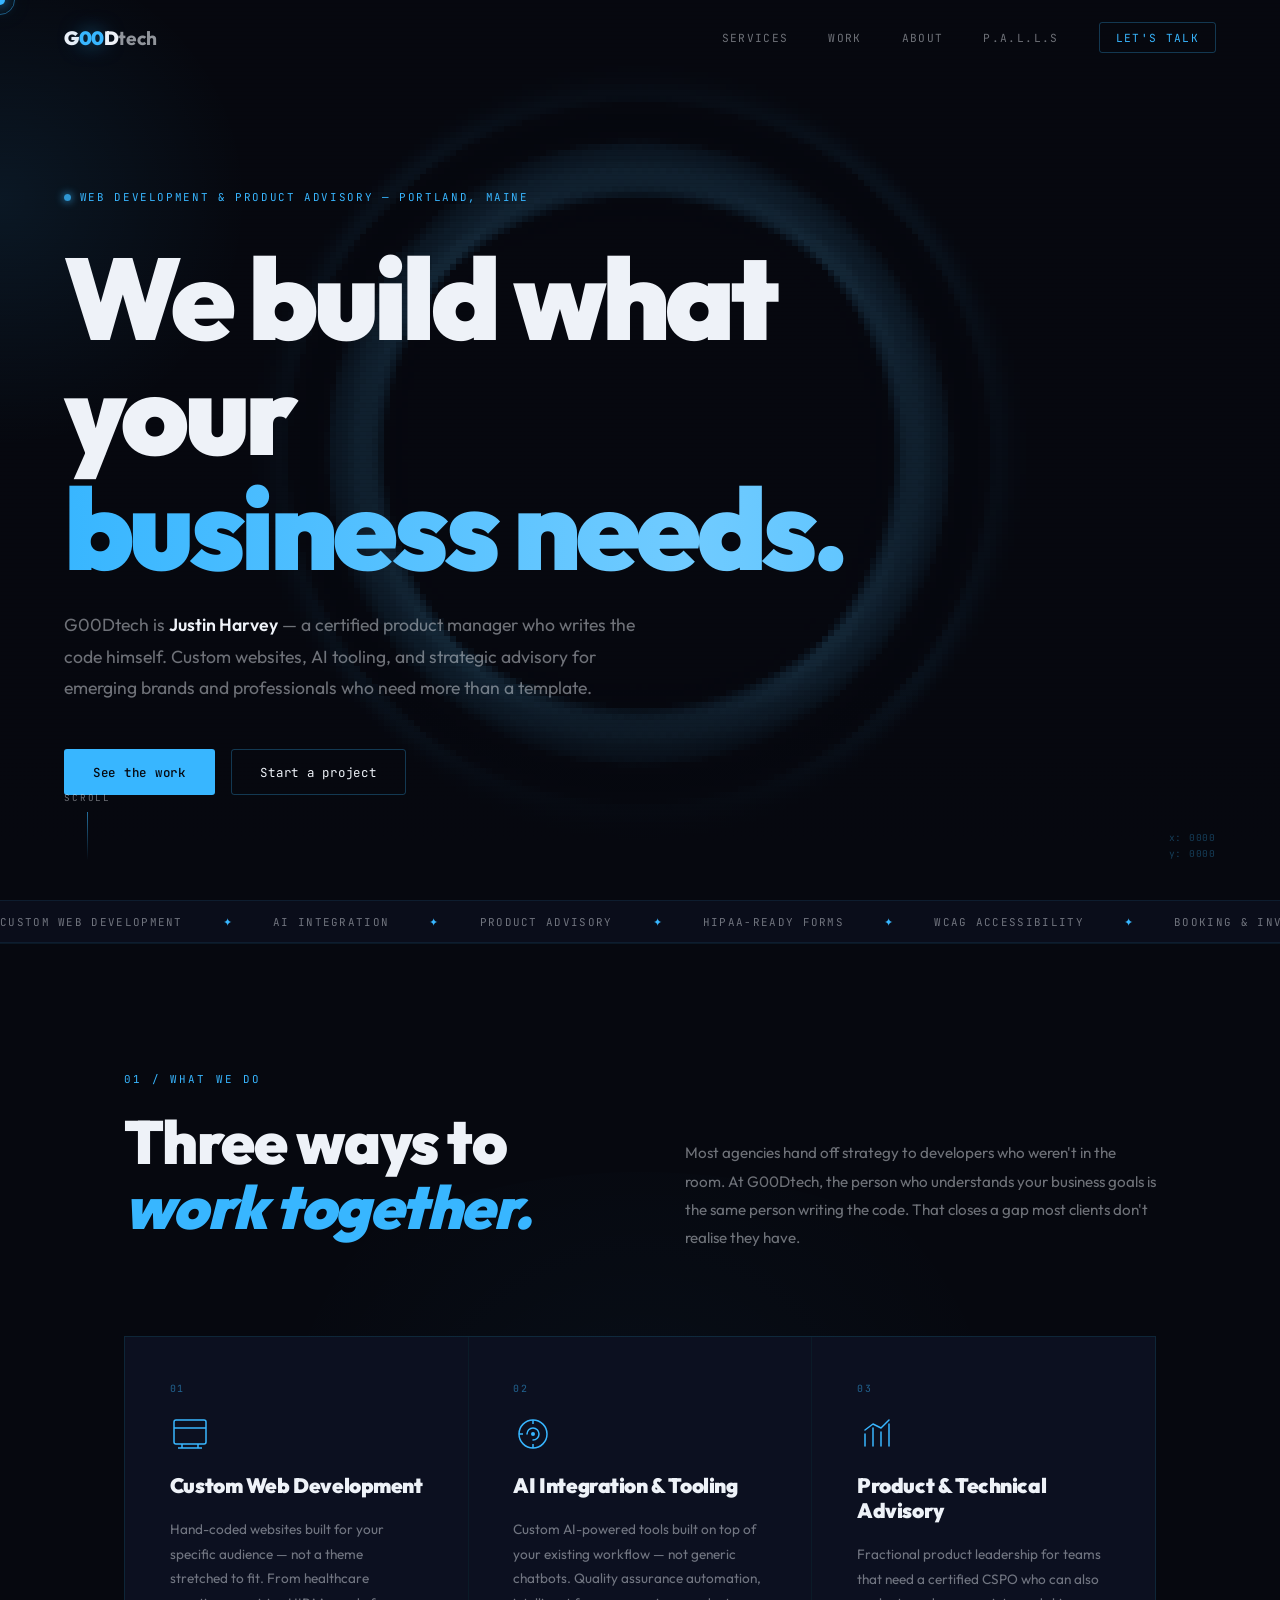
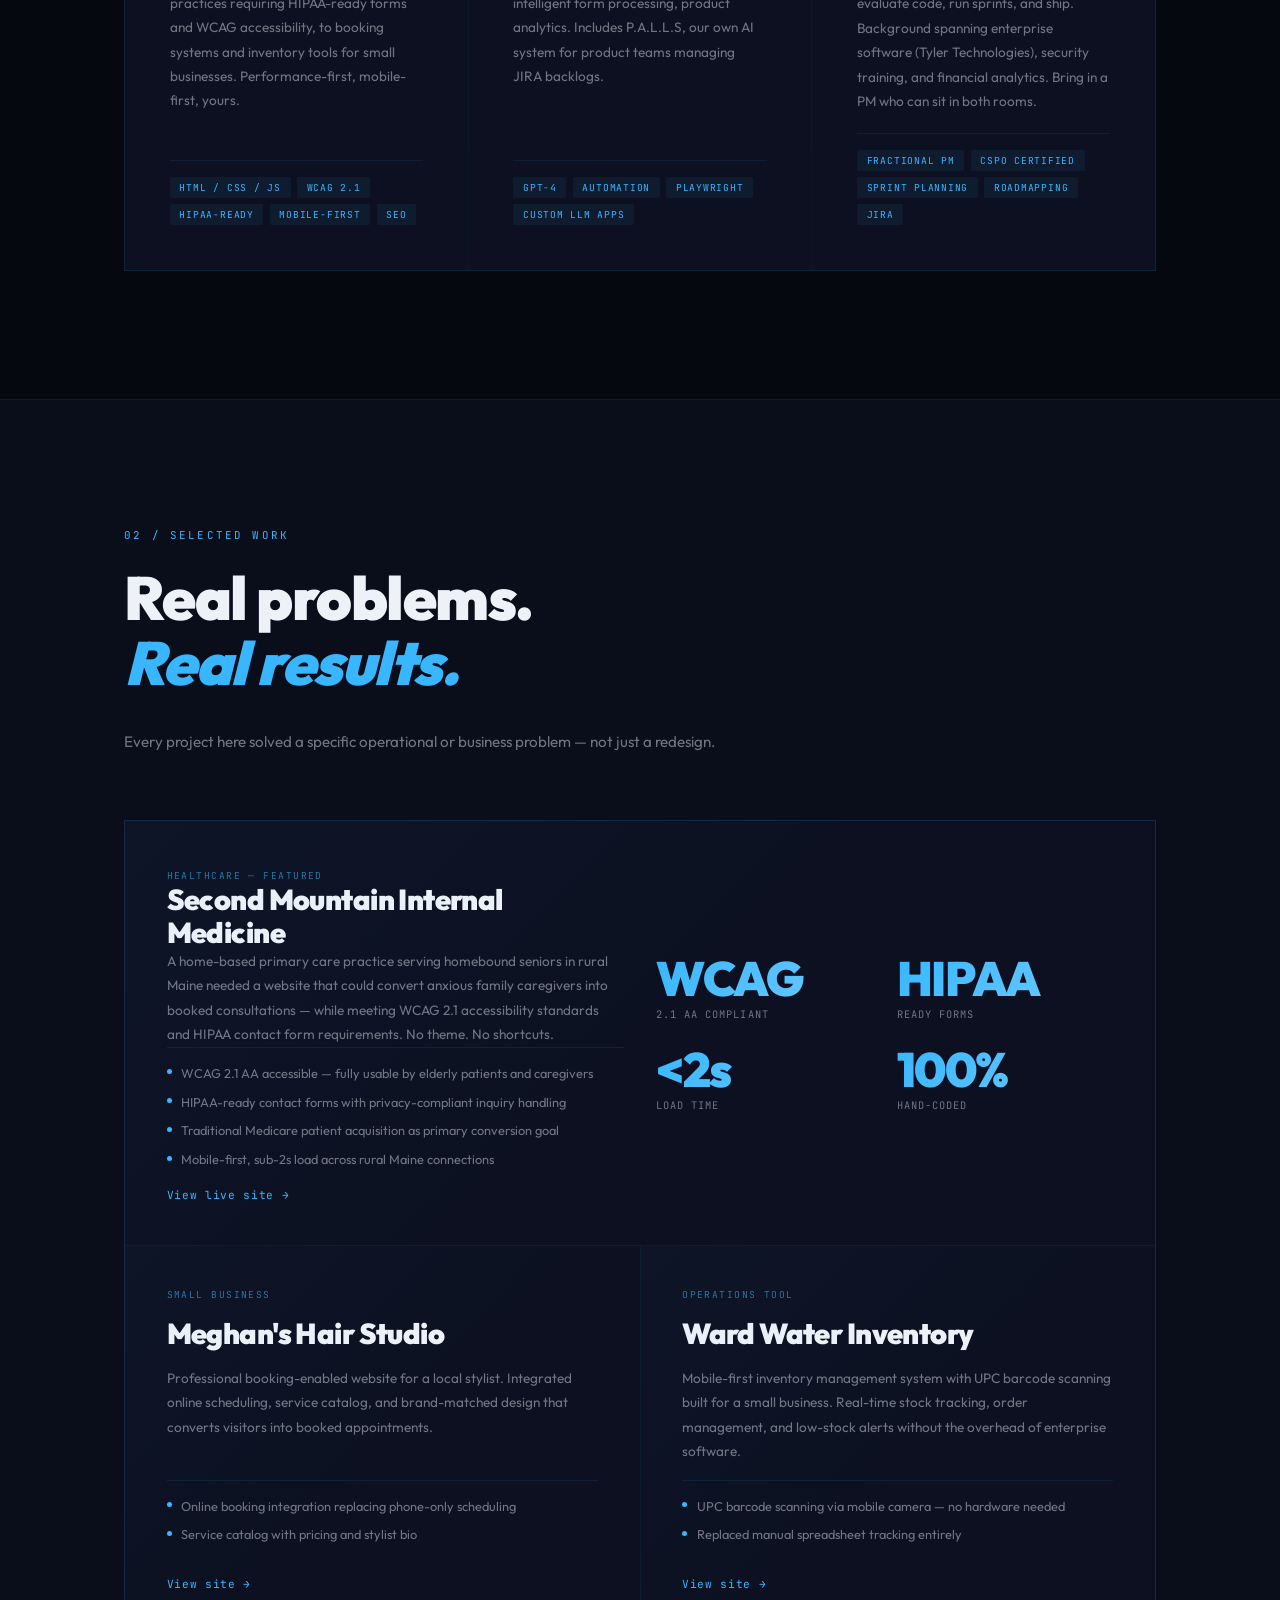
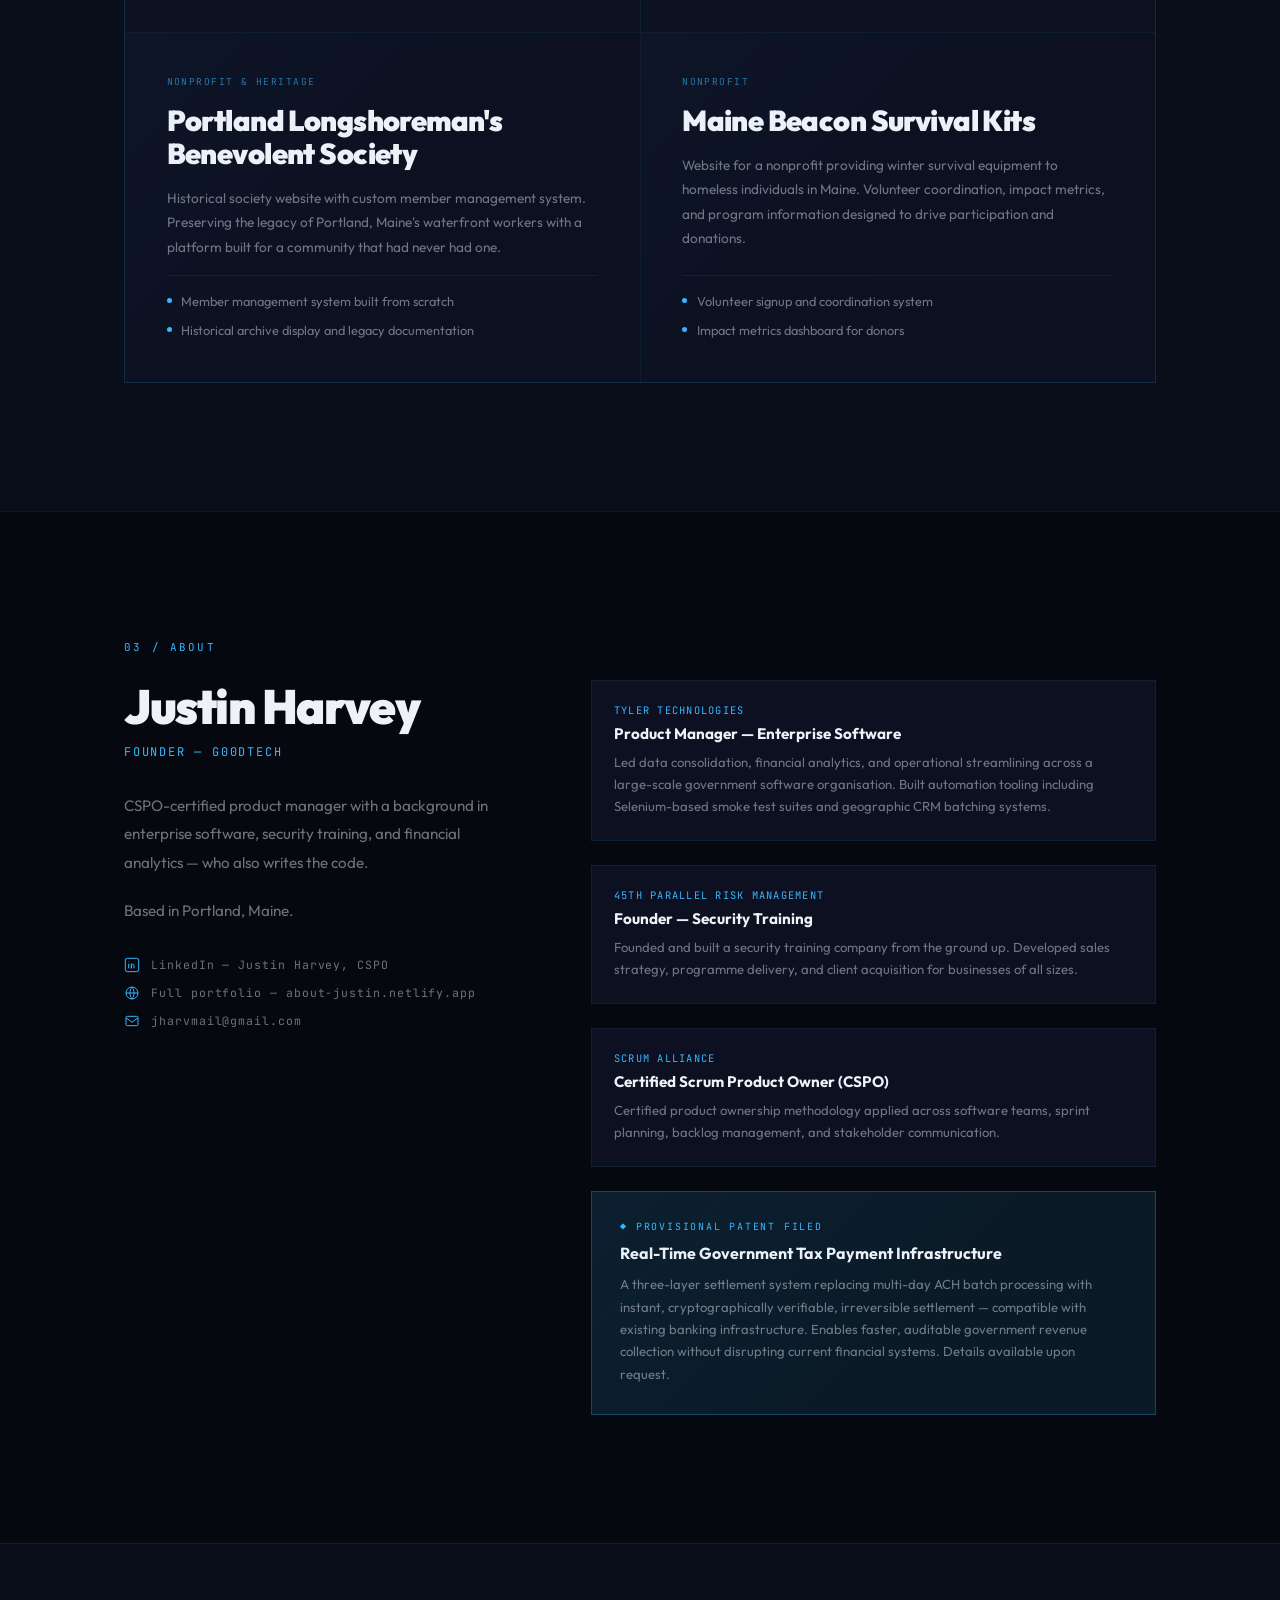
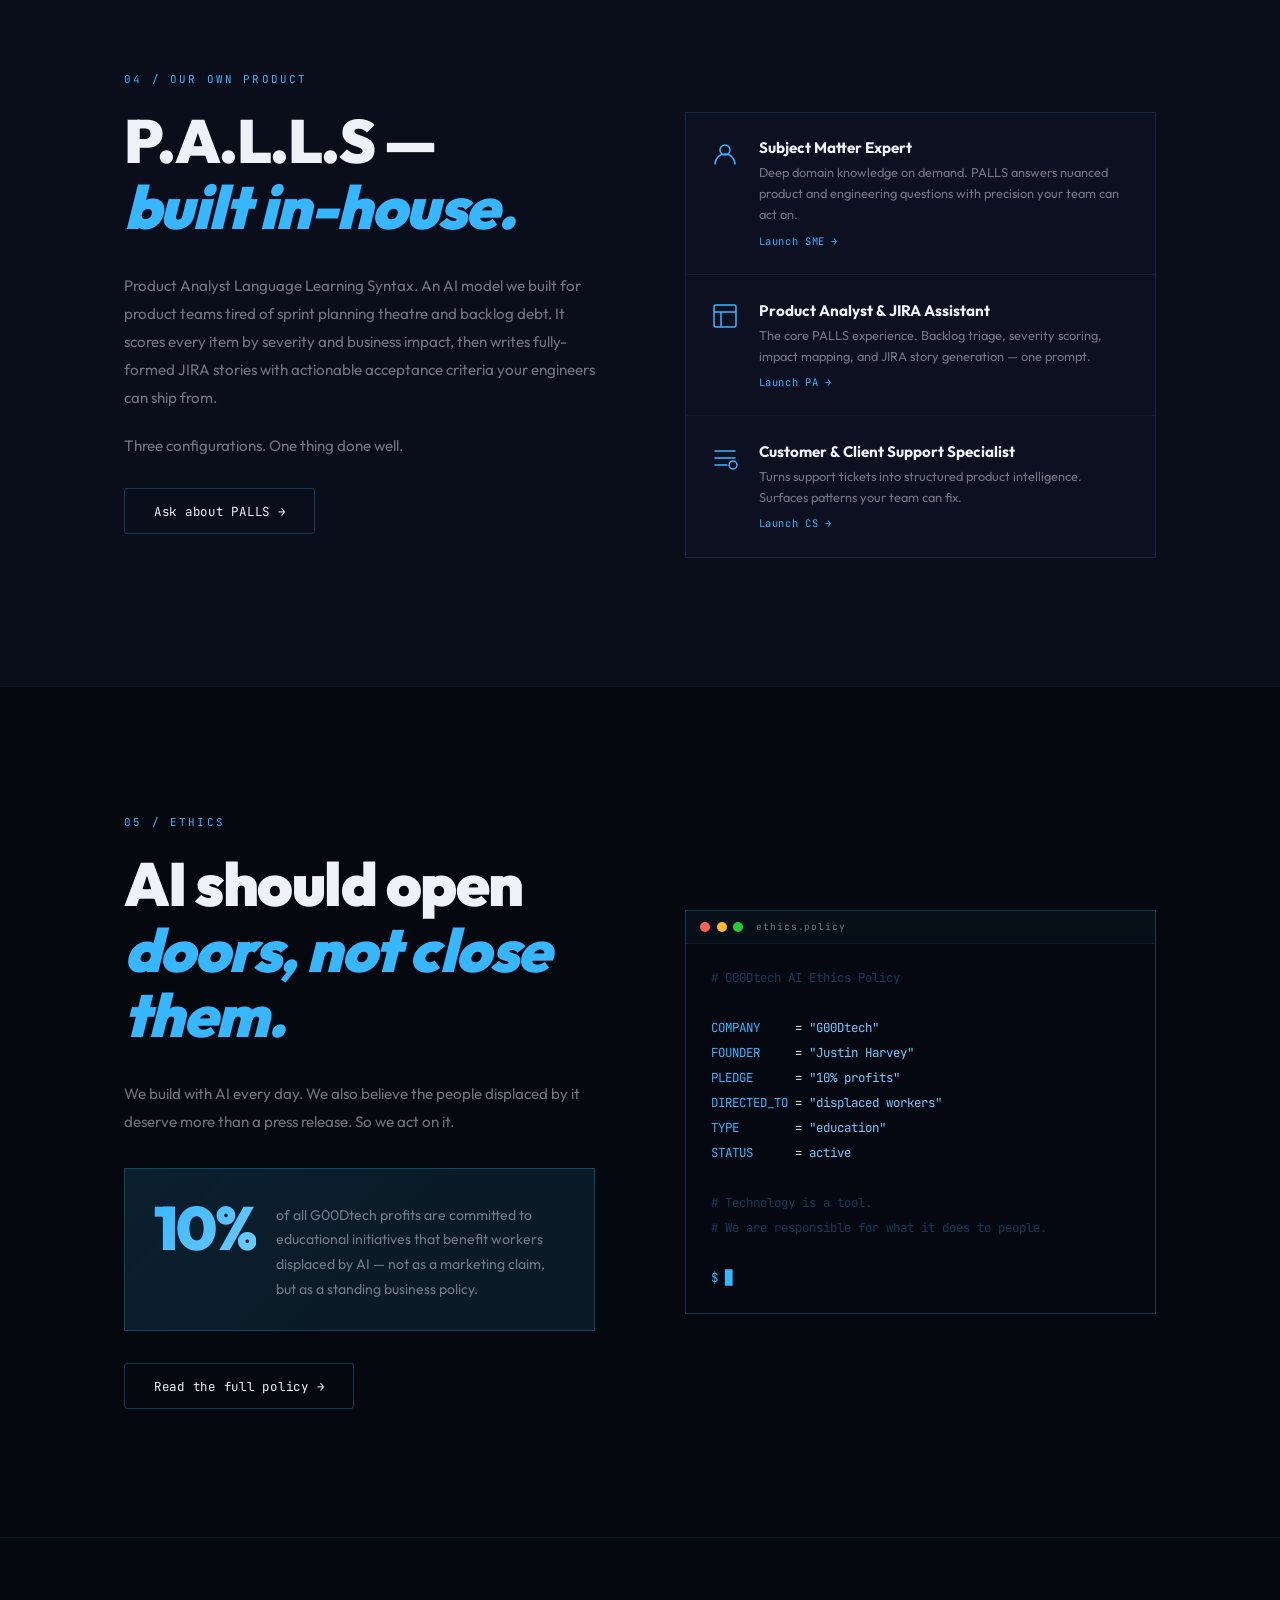
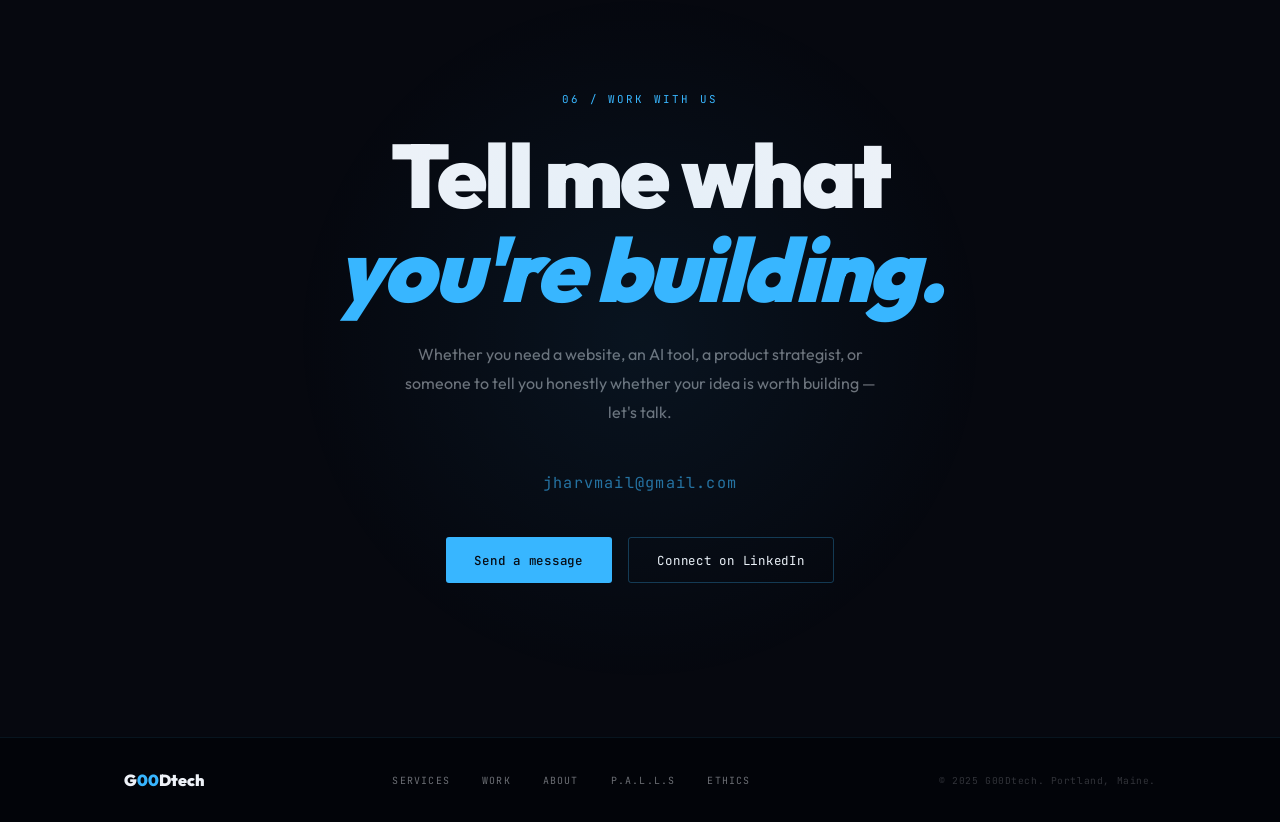
==== commit e6d52e9b: "Add files via upload" ====
--- a/index.html
+++ b/index.html
@@ -302,7 +302,7 @@
       We build what your<br><span class="grad">business needs.</span>
     </h1>
     <p class="hero-sub" data-reveal data-d="2">
-      Behind G00Dtech is <strong>Justin Harvey</strong>, a certified product owner who writes the code himself.
+      G00Dtech is <strong>Justin Harvey</strong> &mdash; a certified product manager who writes the code himself.
       Custom websites, AI tooling, and strategic advisory for emerging brands and professionals
       who need more than a template.
     </p>
@@ -376,7 +376,7 @@
         </svg>
         <h3 class="svc-title">Custom Web Development</h3>
         <p class="svc-desc">
-          Hand-coded websites built for your specific audience, not a theme stretched to fit.
+          Hand-coded websites built for your specific audience &mdash; not a theme stretched to fit.
           From healthcare practices requiring HIPAA-ready forms and WCAG accessibility, to booking
           systems and inventory tools for small businesses. Performance-first, mobile-first, yours.
         </p>
@@ -401,7 +401,7 @@
         </svg>
         <h3 class="svc-title">AI Integration &amp; Tooling</h3>
         <p class="svc-desc">
-          Custom AI-powered tools built on top of your existing workflow, not generic chatbots.
+          Custom AI-powered tools built on top of your existing workflow &mdash; not generic chatbots.
           Quality assurance automation, intelligent form processing, product analytics.
           Includes P.A.L.L.S, our own AI system for product teams managing JIRA backlogs.
         </p>
@@ -447,7 +447,7 @@
         Real problems.<br><em>Real results.</em>
       </h2>
       <p class="body-text" data-reveal data-d="2">
-        Every project here solved a specific operational or business problem & not just a redesign.
+        Every project here solved a specific operational or business problem &mdash; not just a redesign.
       </p>
     </div>
 
@@ -460,7 +460,7 @@
           <h3 class="work-title">Second Mountain Internal Medicine</h3>
           <p class="work-desc">
             A home-based primary care practice serving homebound seniors in rural Maine needed a website
-            that could convert anxious family caregivers into booked consultations while meeting
+            that could convert anxious family caregivers into booked consultations &mdash; while meeting
             WCAG 2.1 accessibility standards and HIPAA contact form requirements. No theme. No shortcuts.
           </p>
           <div class="work-results">
@@ -493,6 +493,23 @@
         </div>
       </article>
 
+      <!-- Meghan's Hair Studio -->
+      <article class="work-card" data-reveal data-d="1">
+        <span class="work-tag">Small Business</span>
+        <h3 class="work-title">Meghan&#39;s Hair Studio</h3>
+        <p class="work-desc">
+          Professional booking-enabled website for a local stylist. Integrated online scheduling,
+          service catalog, and brand-matched design that converts visitors into booked appointments.
+        </p>
+        <div class="work-results">
+          <p class="work-result">Online booking integration replacing phone-only scheduling</p>
+          <p class="work-result">Service catalog with pricing and stylist bio</p>
+        </div>
+        <a href="https://meghan-harrington-hair.netlify.app/" class="work-link" target="_blank" rel="noopener" style="margin-top:1rem">
+          View site &#8594;
+        </a>
+      </article>
+
       <!-- Ward Water -->
       <article class="work-card" data-reveal data-d="2">
         <span class="work-tag">Operations Tool</span>
@@ -503,7 +520,7 @@
           the overhead of enterprise software.
         </p>
         <div class="work-results">
-          <p class="work-result">UPC barcode scanning via mobile camera, no hardware needed</p>
+          <p class="work-result">UPC barcode scanning via mobile camera &mdash; no hardware needed</p>
           <p class="work-result">Replaced manual spreadsheet tracking entirely</p>
         </div>
         <a href="https://ward-water.netlify.app/" class="work-link" target="_blank" rel="noopener" style="margin-top:1rem">
@@ -554,8 +571,8 @@
         <h2 class="about-name" data-reveal data-d="1">Justin Harvey</h2>
         <p class="about-title" data-reveal data-d="1">Founder &mdash; G00Dtech</p>
         <p class="body-text" data-reveal data-d="2">
-          CSPO-certified product owner with a background in enterprise software, security training,
-          and financial analytics who also writes the code.
+          CSPO-certified product manager with a background in enterprise software, security training,
+          and financial analytics &mdash; who also writes the code.
         </p>
         <p class="body-text" data-reveal data-d="2">
           Based in Portland, Maine.
@@ -580,7 +597,7 @@
         <div class="creds" data-reveal>
           <div class="cred">
             <p class="cred-org">Tyler Technologies</p>
-            <p class="cred-role">Product Owner &mdash; Enterprise Software</p>
+            <p class="cred-role">Product Manager &mdash; Enterprise Software</p>
             <p class="cred-desc">Led data consolidation, financial analytics, and operational streamlining across a large-scale government software organisation. Built automation tooling including Selenium-based smoke test suites and geographic CRM batching systems.</p>
           </div>
           <div class="cred">
@@ -600,7 +617,7 @@
           <p class="patent-title">Real-Time Government Tax Payment Infrastructure</p>
           <p class="patent-desc">
             A three-layer settlement system replacing multi-day ACH batch processing with instant,
-            cryptographically verifiable, irreversible settlement compatible with existing banking
+            cryptographically verifiable, irreversible settlement &mdash; compatible with existing banking
             infrastructure. Enables faster, auditable government revenue collection without disrupting
             current financial systems. Details available upon request.
           </p>
@@ -617,7 +634,7 @@
       <div class="palls-sticky">
         <span class="sec-label" data-reveal>04 / Our Own Product</span>
         <h2 class="sec-title" data-reveal data-d="1">
-          P.A.L.L.S: <br><em>built in-house.</em>
+          P.A.L.L.S &mdash;<br><em>built in-house.</em>
         </h2>
         <p class="body-text" data-reveal data-d="2">
           Product Analyst Language Learning Syntax. An AI model we built for product teams
@@ -635,7 +652,7 @@
 
       <div>
         <div class="palls-configs" data-reveal data-d="1">
-          <a href="https://main--g00d-tech.netlify.app/sme" class="cfg-card" target="_blank" rel="noopener">
+          <a href="https://g00dtech.netlify.app/sme" class="cfg-card" target="_blank" rel="noopener">
             <svg class="cfg-icon-sm" viewBox="0 0 28 28" fill="none"><circle cx="14" cy="10" r="5" stroke="currentColor" stroke-width="1.5"/><path d="M4 24c0-5.523 4.477-10 10-10s10 4.477 10 10" stroke="currentColor" stroke-width="1.5" stroke-linecap="round"/></svg>
             <div>
               <p class="cfg-name">Subject Matter Expert</p>
@@ -643,15 +660,15 @@
               <span class="cfg-launch">Launch SME &#8594;</span>
             </div>
           </a>
-          <a href="https://main--g00d-tech.netlify.app/pa" class="cfg-card" target="_blank" rel="noopener">
+          <a href="https://g00dtech.netlify.app/pa" class="cfg-card" target="_blank" rel="noopener">
             <svg class="cfg-icon-sm" viewBox="0 0 28 28" fill="none"><rect x="3" y="3" width="22" height="22" rx="2" stroke="currentColor" stroke-width="1.5"/><line x1="3" y1="10" x2="25" y2="10" stroke="currentColor" stroke-width="1.5"/><line x1="10" y1="10" x2="10" y2="25" stroke="currentColor" stroke-width="1.5"/></svg>
             <div>
               <p class="cfg-name">Product Analyst &amp; JIRA Assistant</p>
-              <p class="cfg-desc-sm">The core PALLS experience. Backlog triage, severity scoring, impact mapping, and JIRA story generation in one prompt.</p>
+              <p class="cfg-desc-sm">The core PALLS experience. Backlog triage, severity scoring, impact mapping, and JIRA story generation &mdash; one prompt.</p>
               <span class="cfg-launch">Launch PA &#8594;</span>
             </div>
           </a>
-          <a href="https://main--g00d-tech.netlify.app/cs" class="cfg-card" target="_blank" rel="noopener">
+          <a href="https://g00dtech.netlify.app/cs" class="cfg-card" target="_blank" rel="noopener">
             <svg class="cfg-icon-sm" viewBox="0 0 28 28" fill="none"><path d="M4 7h20M4 14h20M4 21h12" stroke="currentColor" stroke-width="1.5" stroke-linecap="round"/><circle cx="22" cy="21" r="4" stroke="currentColor" stroke-width="1.5"/></svg>
             <div>
               <p class="cfg-name">Customer &amp; Client Support Specialist</p>
@@ -680,9 +697,9 @@
         </p>
         <div class="pledge" data-reveal data-d="3">
           <span class="pledge-pct">10%</span>
-          <p class="pledge-copy">of all G00Dtech profits are committed to educational initiatives that benefit workers displaced by AI not as a marketing claim, but as a standing business policy.</p>
-        </div>
-        <a href="https://unrivaled-licorice-c10ff0.netlify.app/ethics" class="btn btn-ghost" target="_blank" rel="noopener" data-reveal data-d="4">
+          <p class="pledge-copy">of all G00Dtech profits are committed to educational initiatives that benefit workers displaced by AI &mdash; not as a marketing claim, but as a standing business policy.</p>
+        </div>
+        <a href="ethics.html" class="btn btn-ghost" target="_blank" rel="noopener" data-reveal data-d="4">
           Read the full policy &#8594;
         </a>
       </div>
@@ -722,7 +739,7 @@
     </h2>
     <p class="contact-sub" data-reveal data-d="2">
       Whether you need a website, an AI tool, a product strategist, or someone to tell you
-      honestly whether your idea is worth building, let&#39;s talk.
+      honestly whether your idea is worth building &mdash; let&#39;s talk.
     </p>
     <a href="mailto:jharvmail@gmail.com" class="contact-email" data-reveal data-d="3">jharvmail@gmail.com</a>
     <div class="contact-actions" data-reveal data-d="4">
@@ -768,14 +785,13 @@
   // Canvas wave engine
   var rcanvas=document.getElementById("ripple-canvas");
   var rctx=rcanvas.getContext("2d");
-  var PIXEL_SIZE=(window.innerWidth<900||'ontouchstart'in window||navigator.maxTouchPoints>0)?14:6, SCALE=(window.innerWidth<900||'ontouchstart'in window||navigator.maxTouchPoints>0)?0.5:1, FPS=(window.innerWidth<900||'ontouchstart'in window||navigator.maxTouchPoints>0)?30:60, DAMPING=0.985;
+  var PIXEL_SIZE=6, DAMPING=0.985;
   var rcols,rrows,rbuf0,rbuf1,rImgData,rpx;
 
   function rippleInit(){
     var hero=document.getElementById("hero");
-    rcanvas.width=Math.floor((hero.offsetWidth||window.innerWidth)*SCALE);
-    rcanvas.height=Math.floor((hero.offsetHeight||window.innerHeight)*SCALE);
-    rcanvas.style.width="100%";rcanvas.style.height="100%";
+    rcanvas.width=hero.offsetWidth;
+    rcanvas.height=hero.offsetHeight;
     rcols=Math.ceil(rcanvas.width/PIXEL_SIZE);
     rrows=Math.ceil(rcanvas.height/PIXEL_SIZE);
     rbuf0=new Float32Array(rcols*rrows);
@@ -820,7 +836,7 @@
     rctx.putImageData(rImgData,0,0);
   }
 
-  var _lf=0,_fd=1000/FPS;function rippleLoop(now){requestAnimationFrame(rippleLoop);if(now-_lf<_fd)return;_lf=now;rippleStep();rippleRender();}
+  function rippleLoop(){rippleStep();rippleRender();requestAnimationFrame(rippleLoop);}
 
   function heroDisturb(clientX,clientY,radius,strength){
     var rect=rcanvas.getBoundingClientRect();
@@ -887,4 +903,4 @@
 })();
 </script>
 </body>
-</html>
+</html>
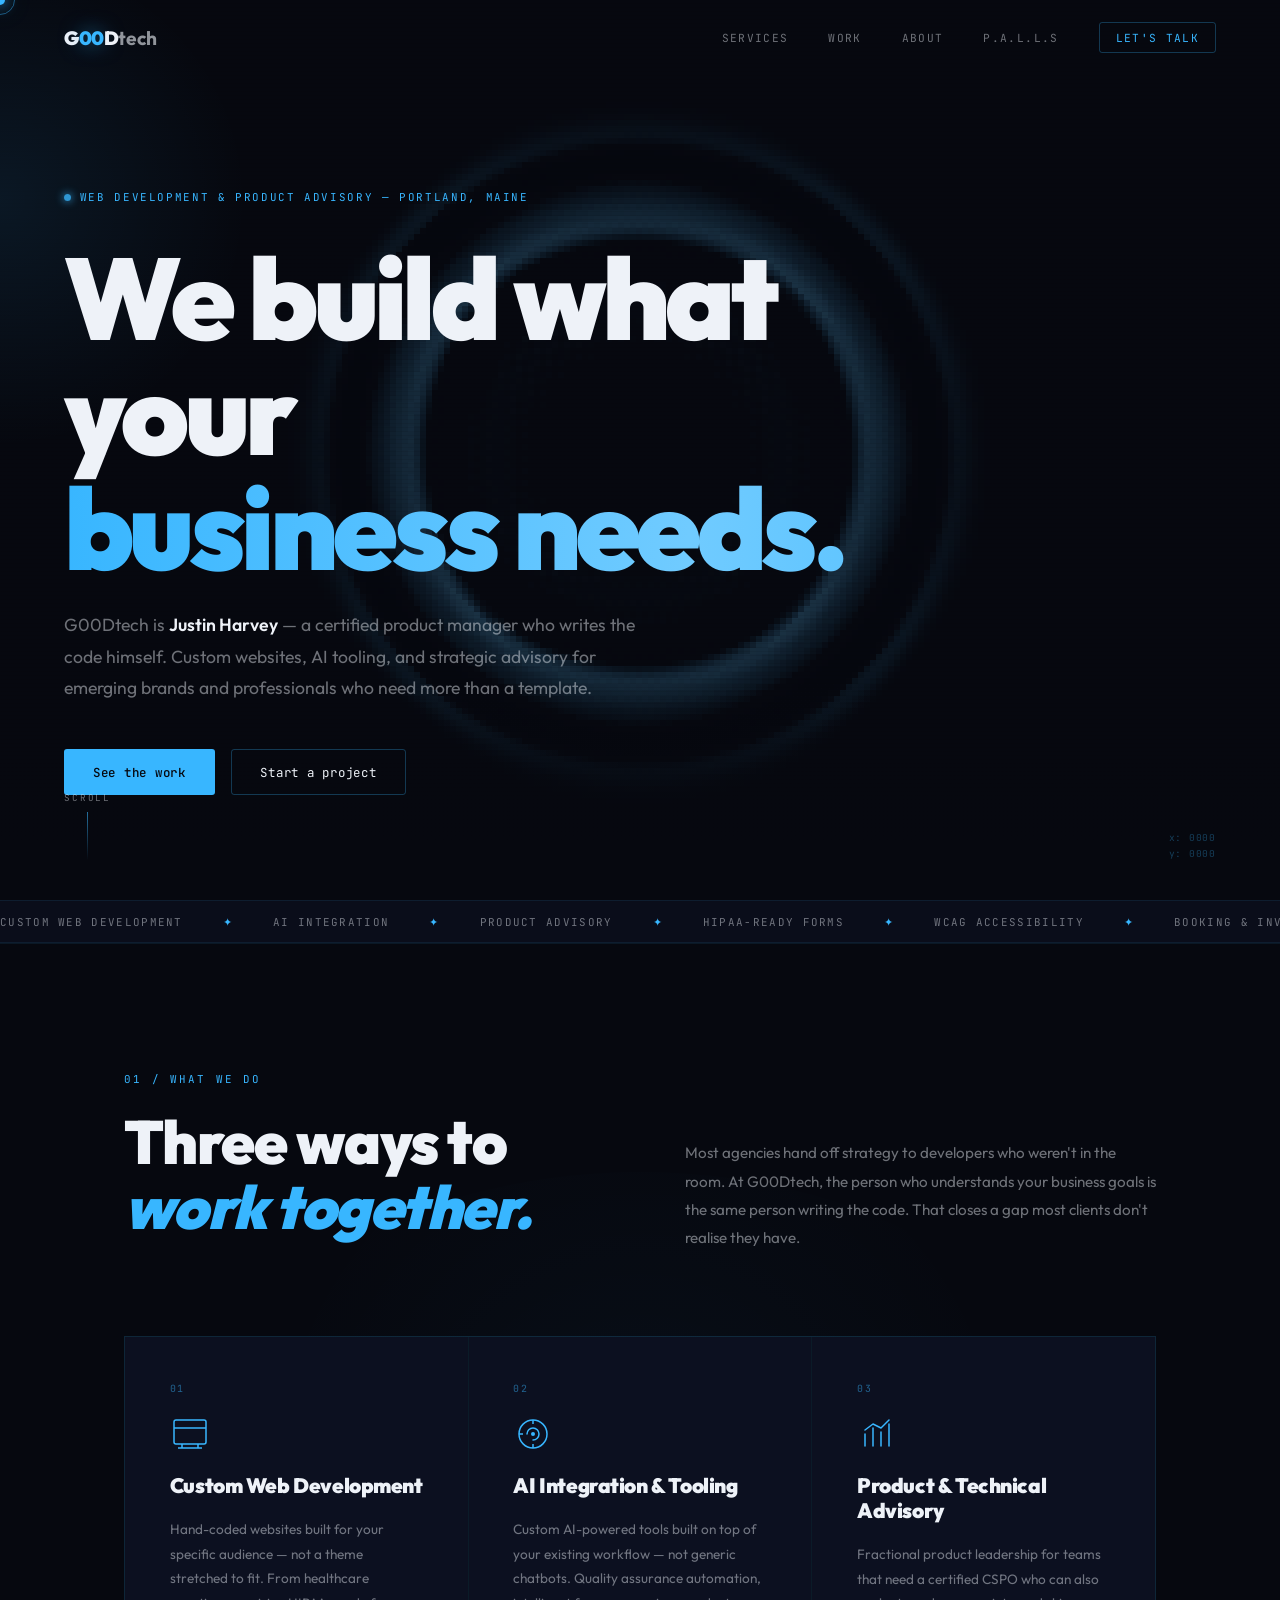
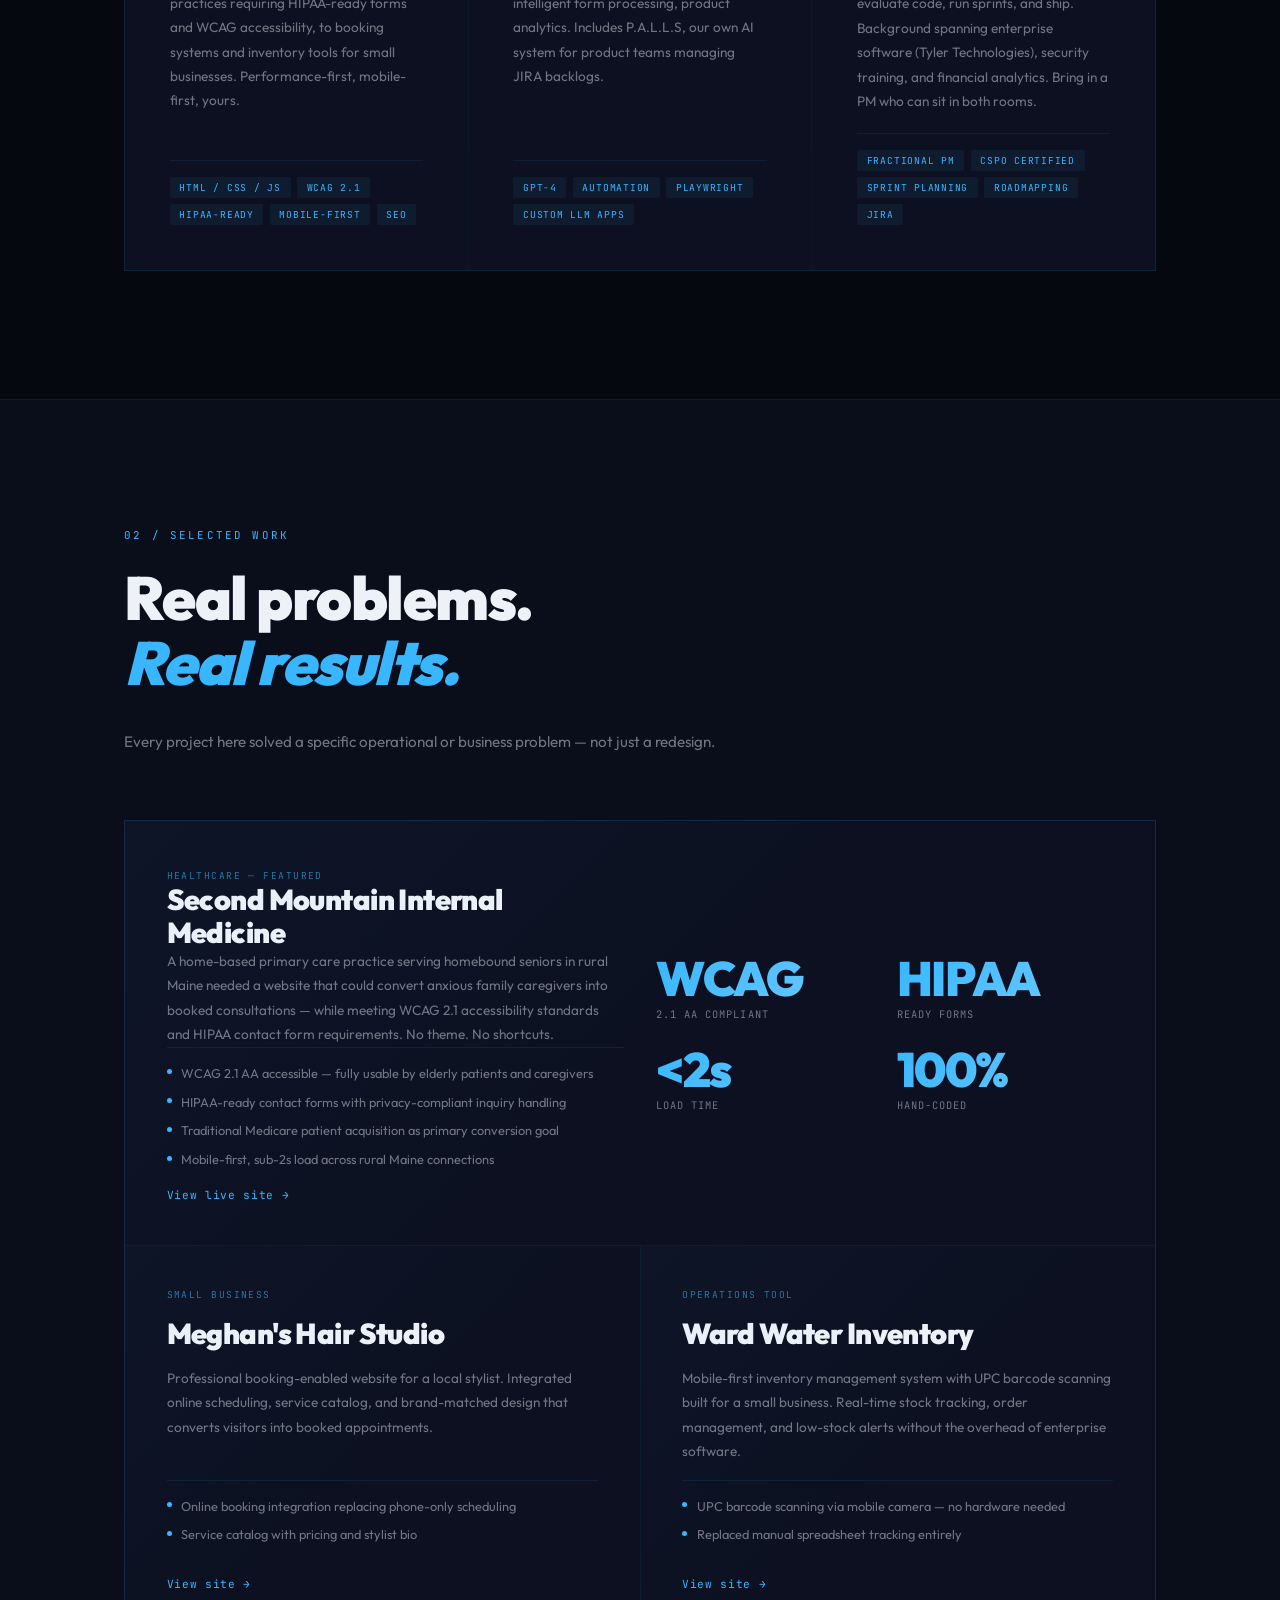
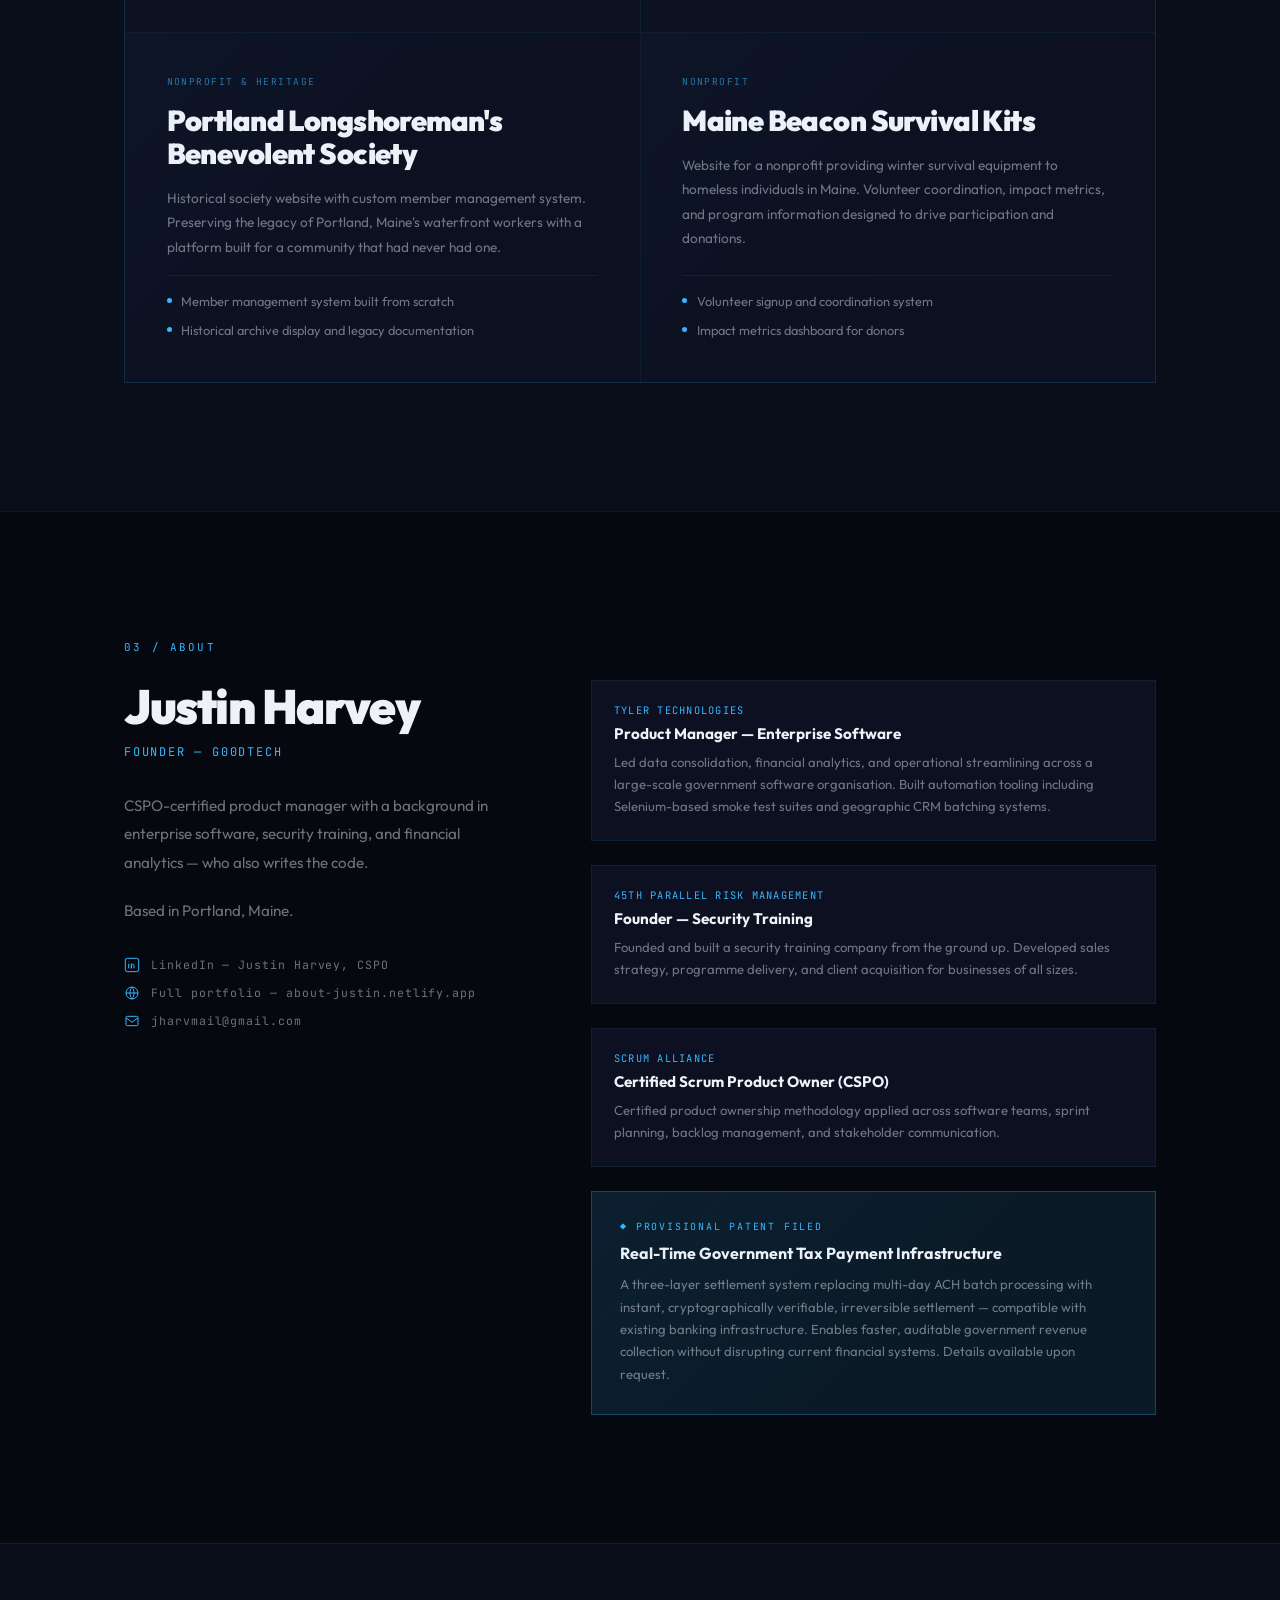
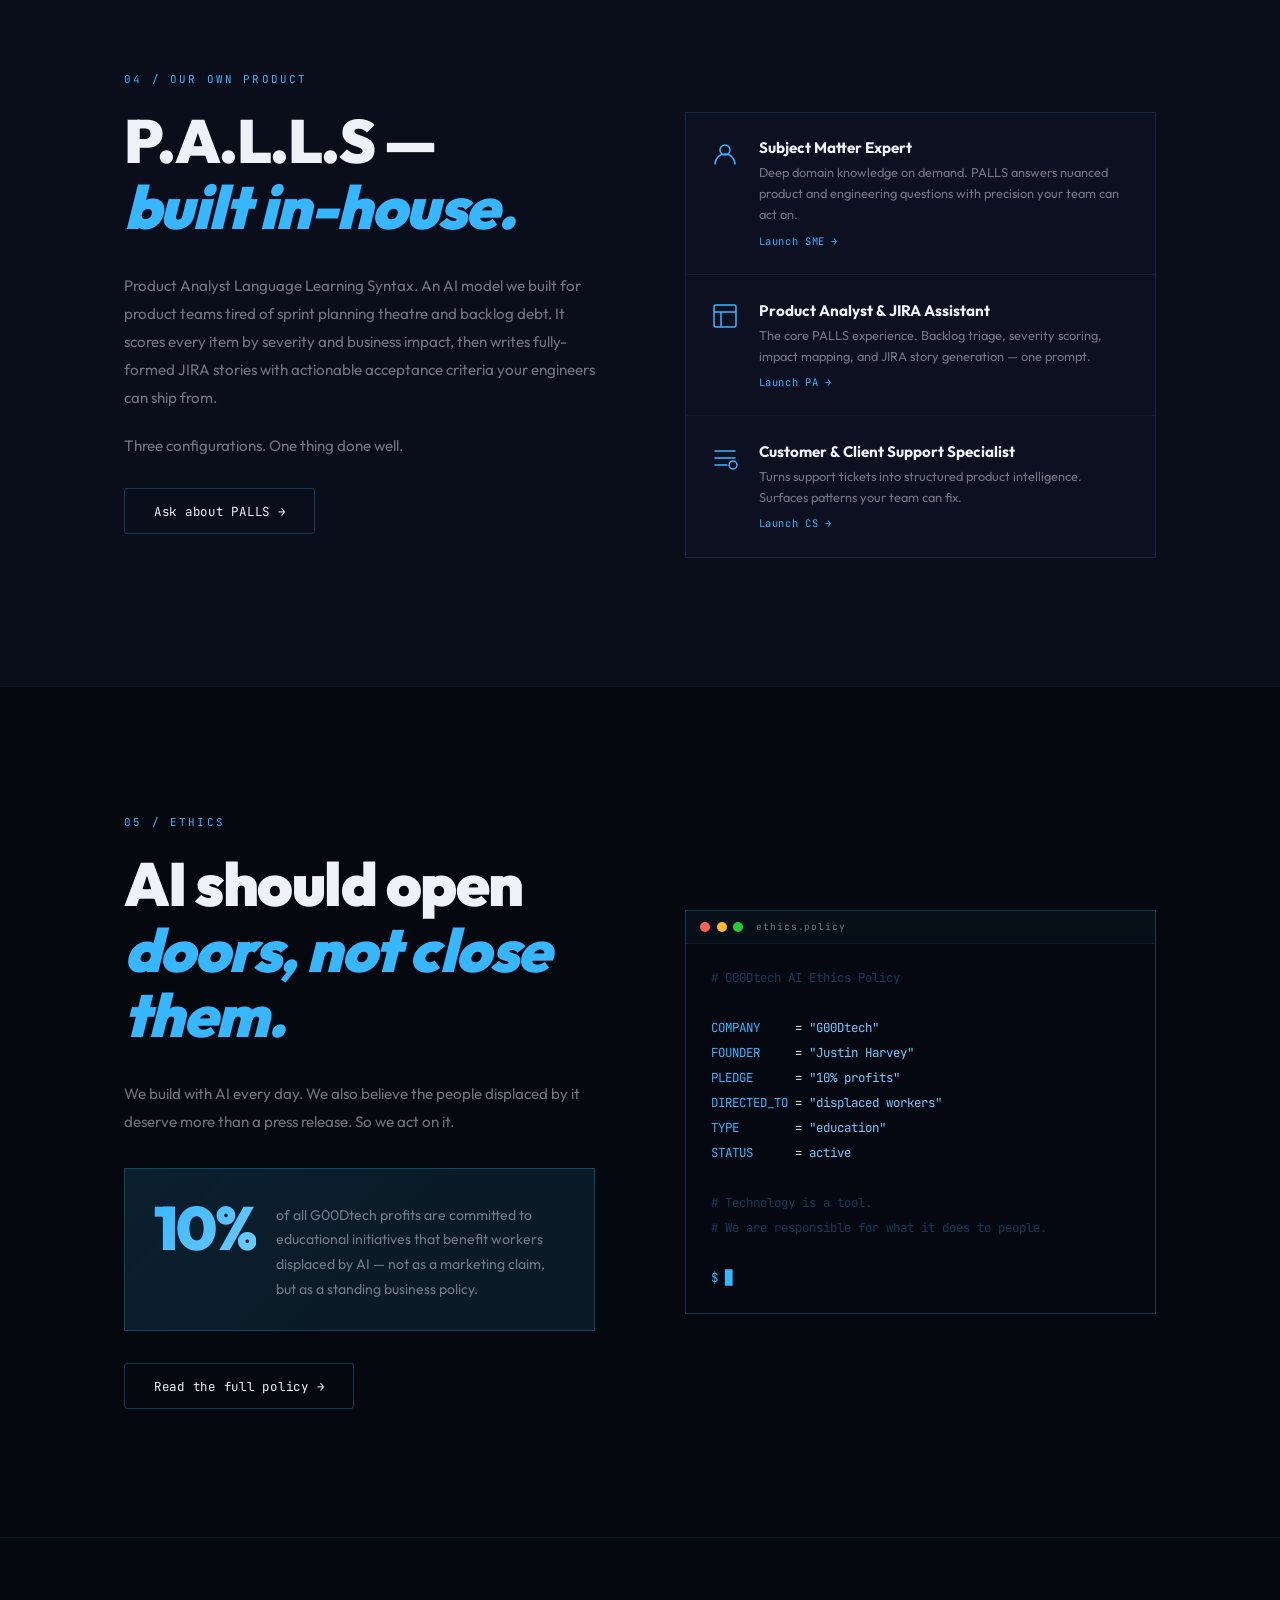
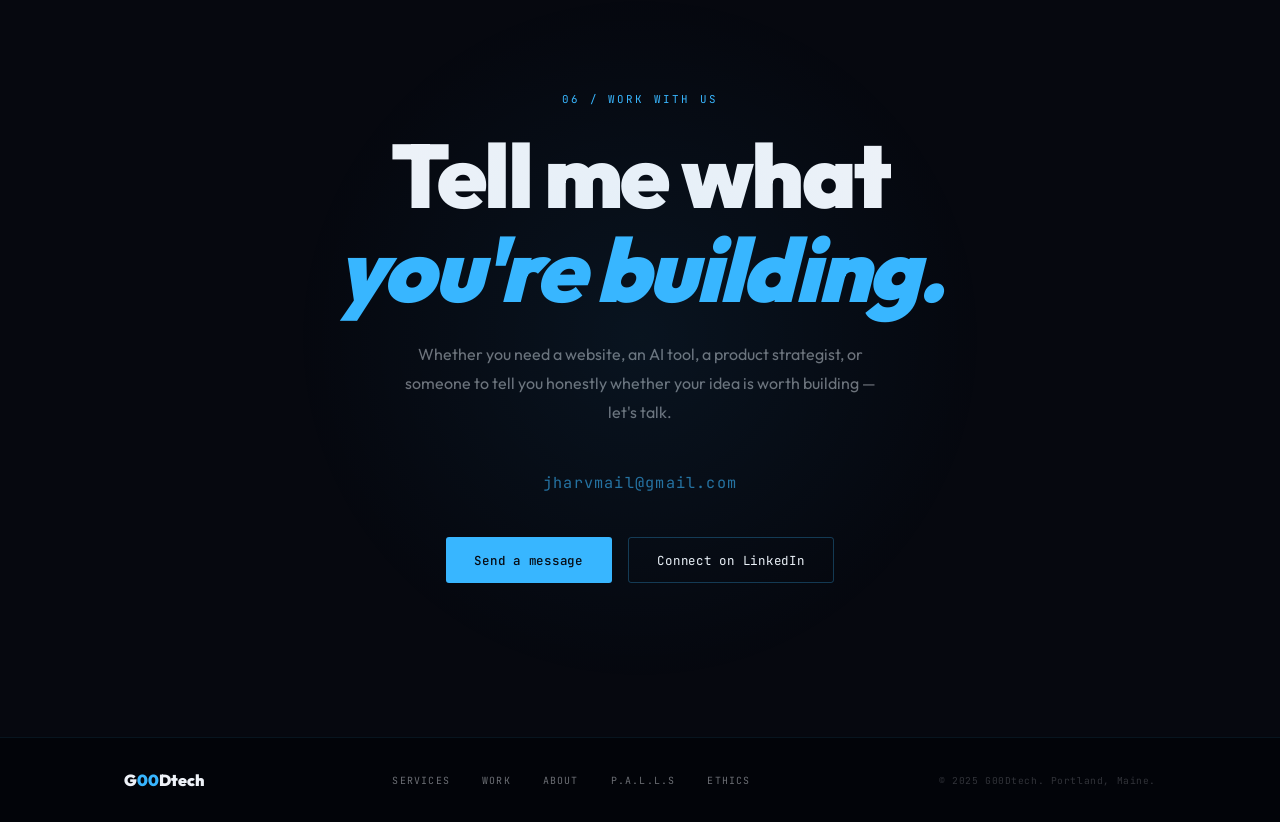
==== commit 51974178: "Rename index (6).html to index.html" ====
--- a/index.html
+++ b/index.html
@@ -903,4 +903,4 @@
 })();
 </script>
 </body>
-</html>+</html>
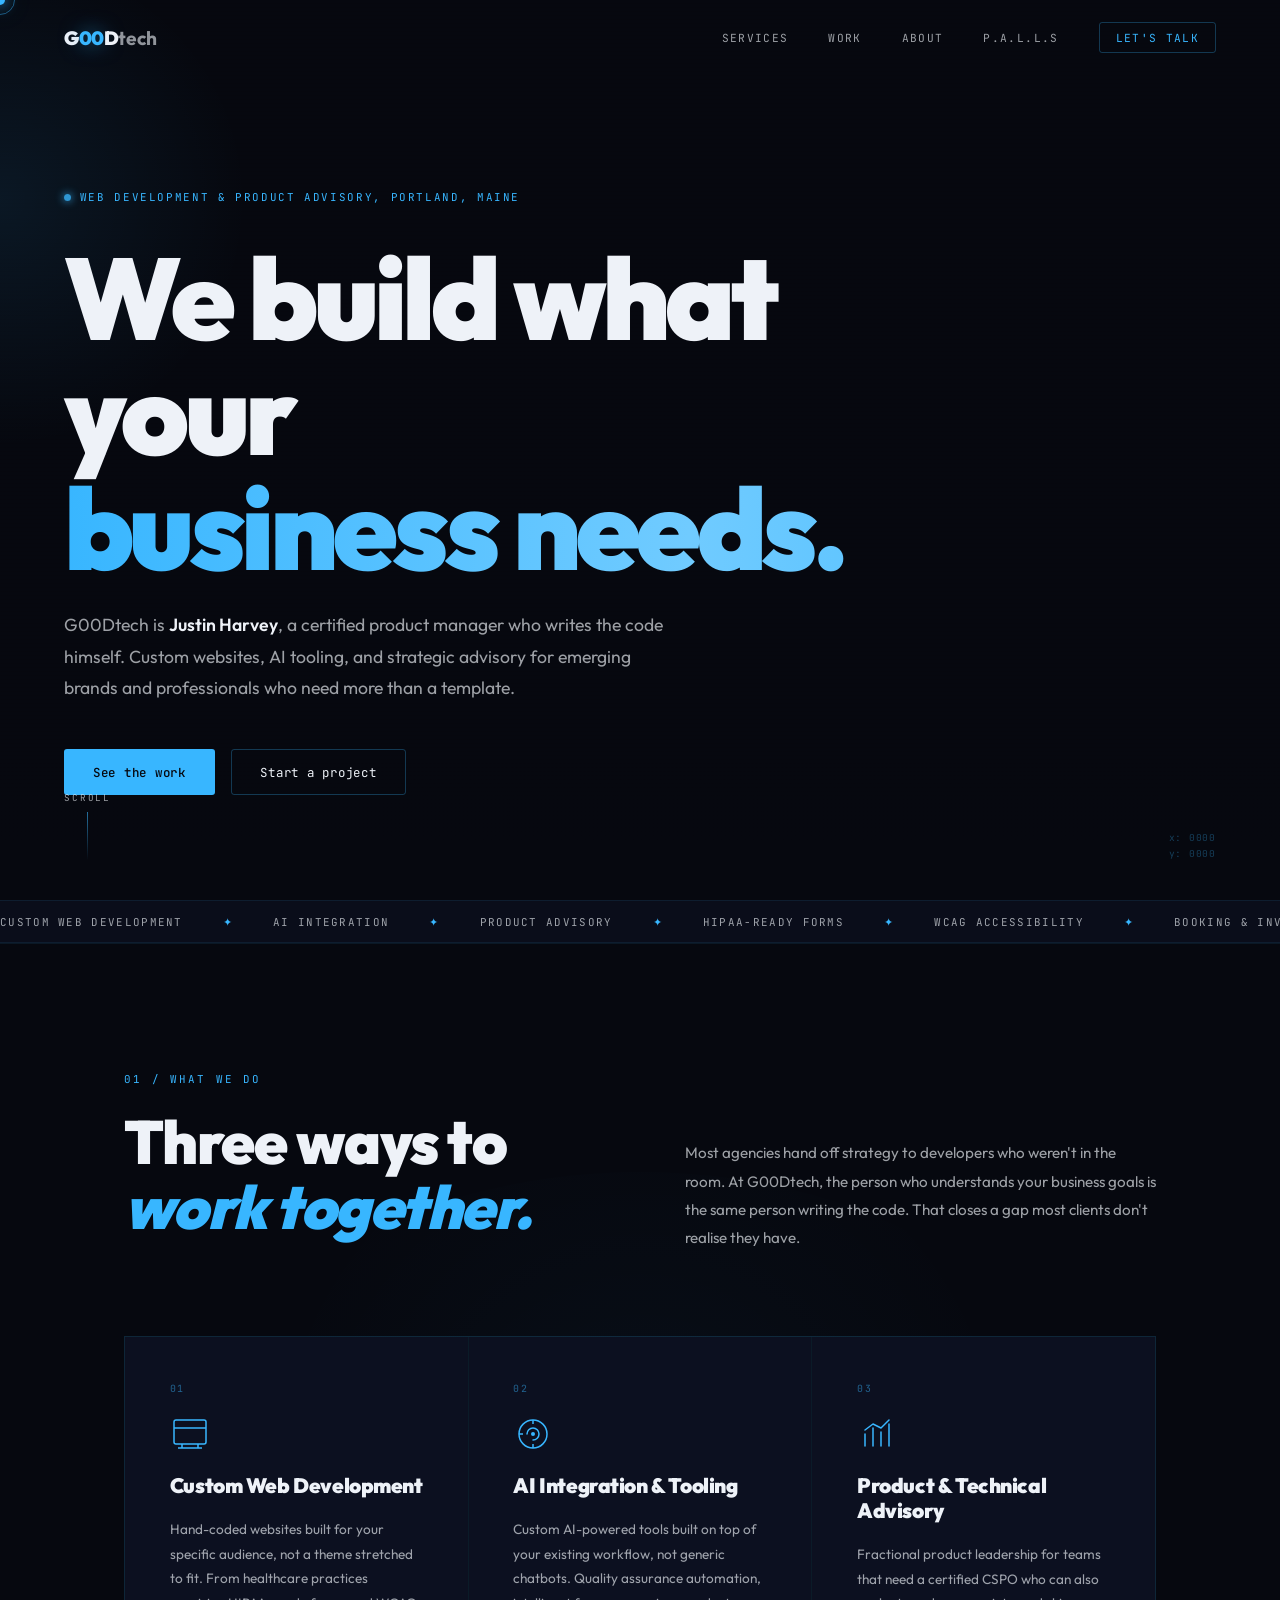
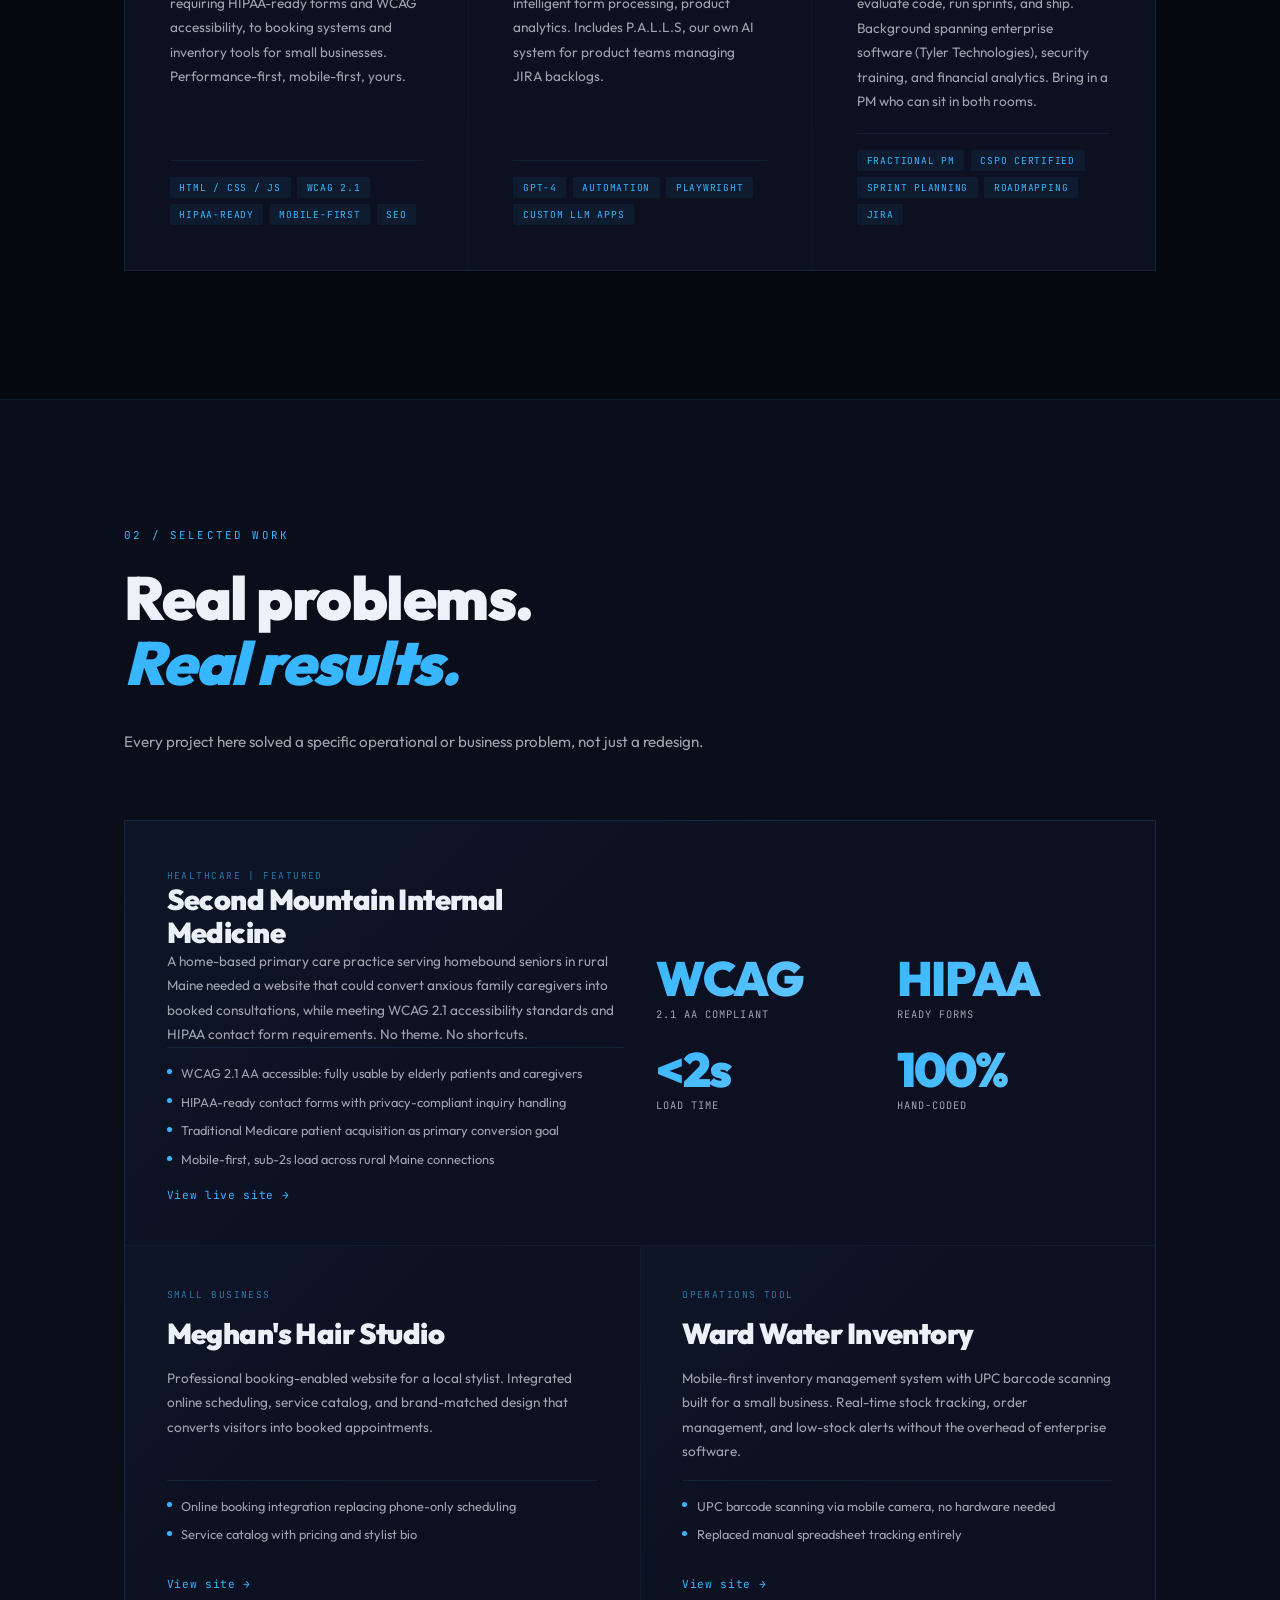
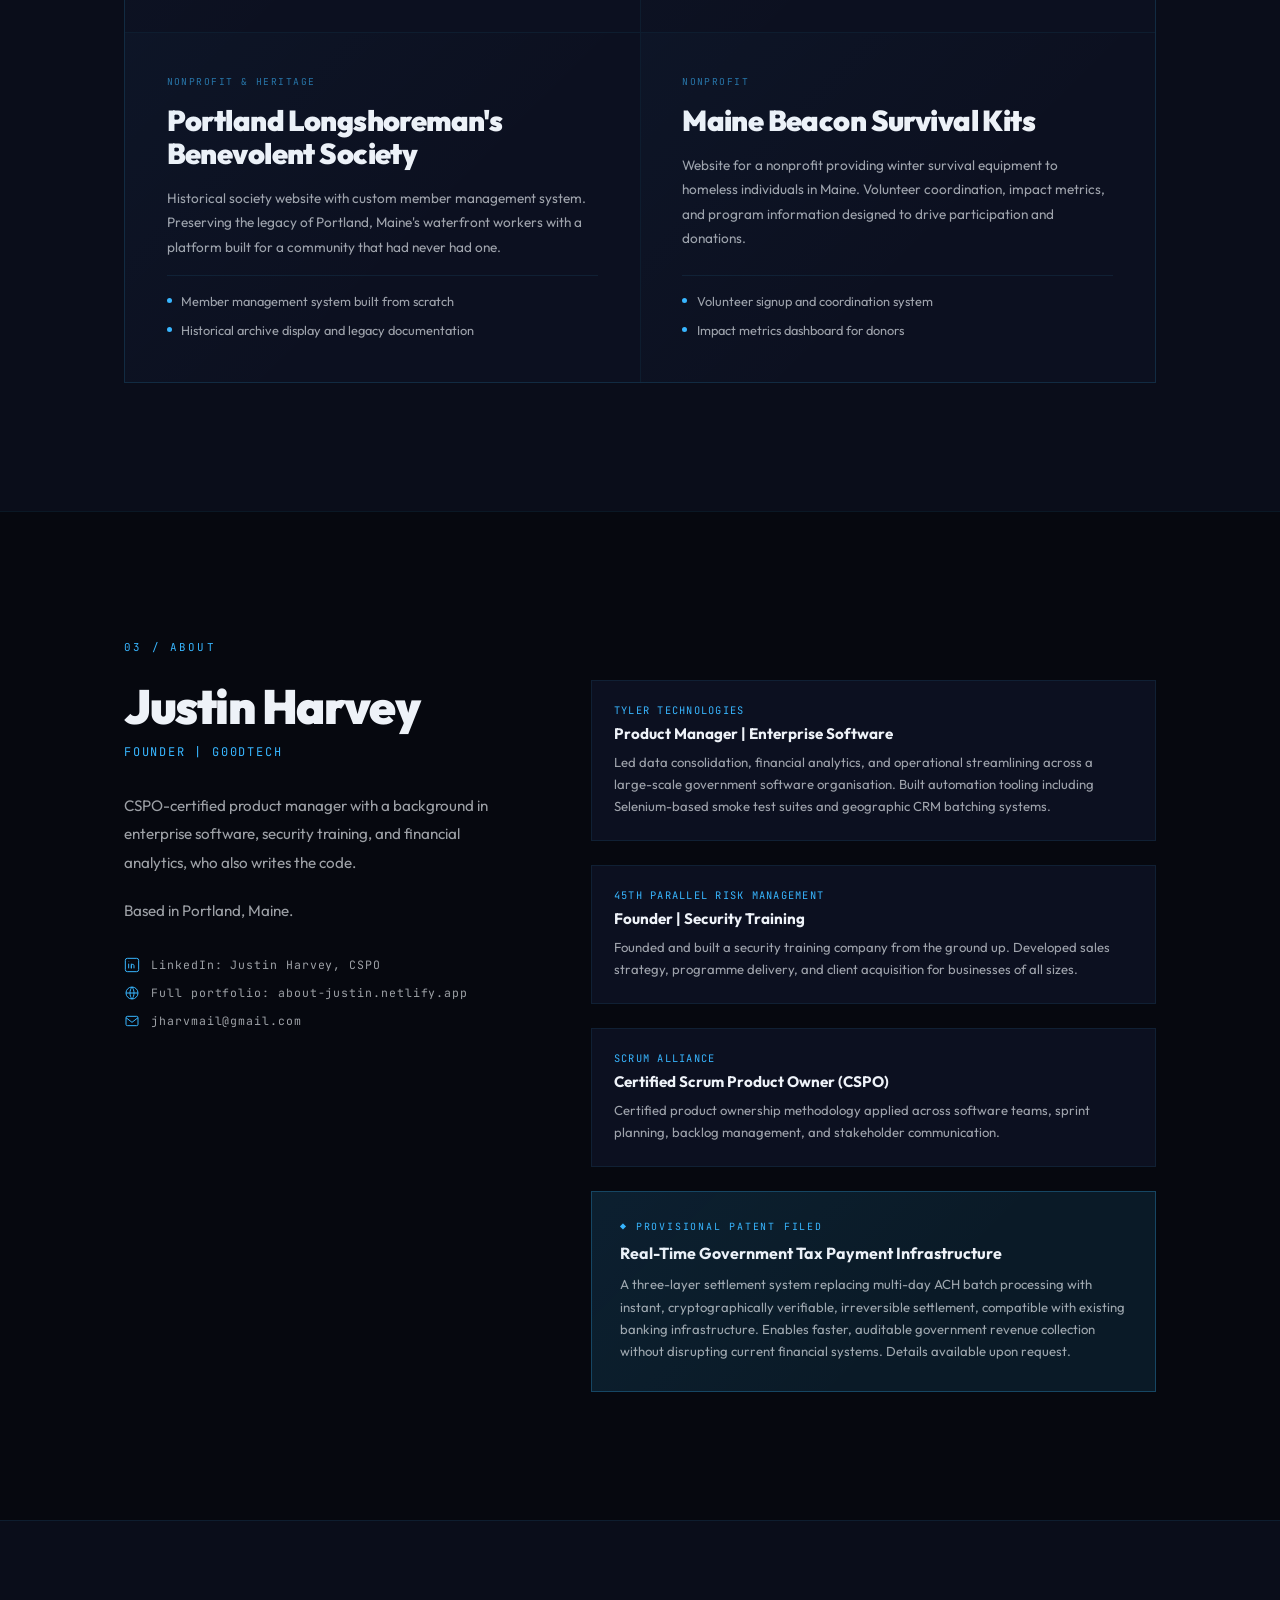
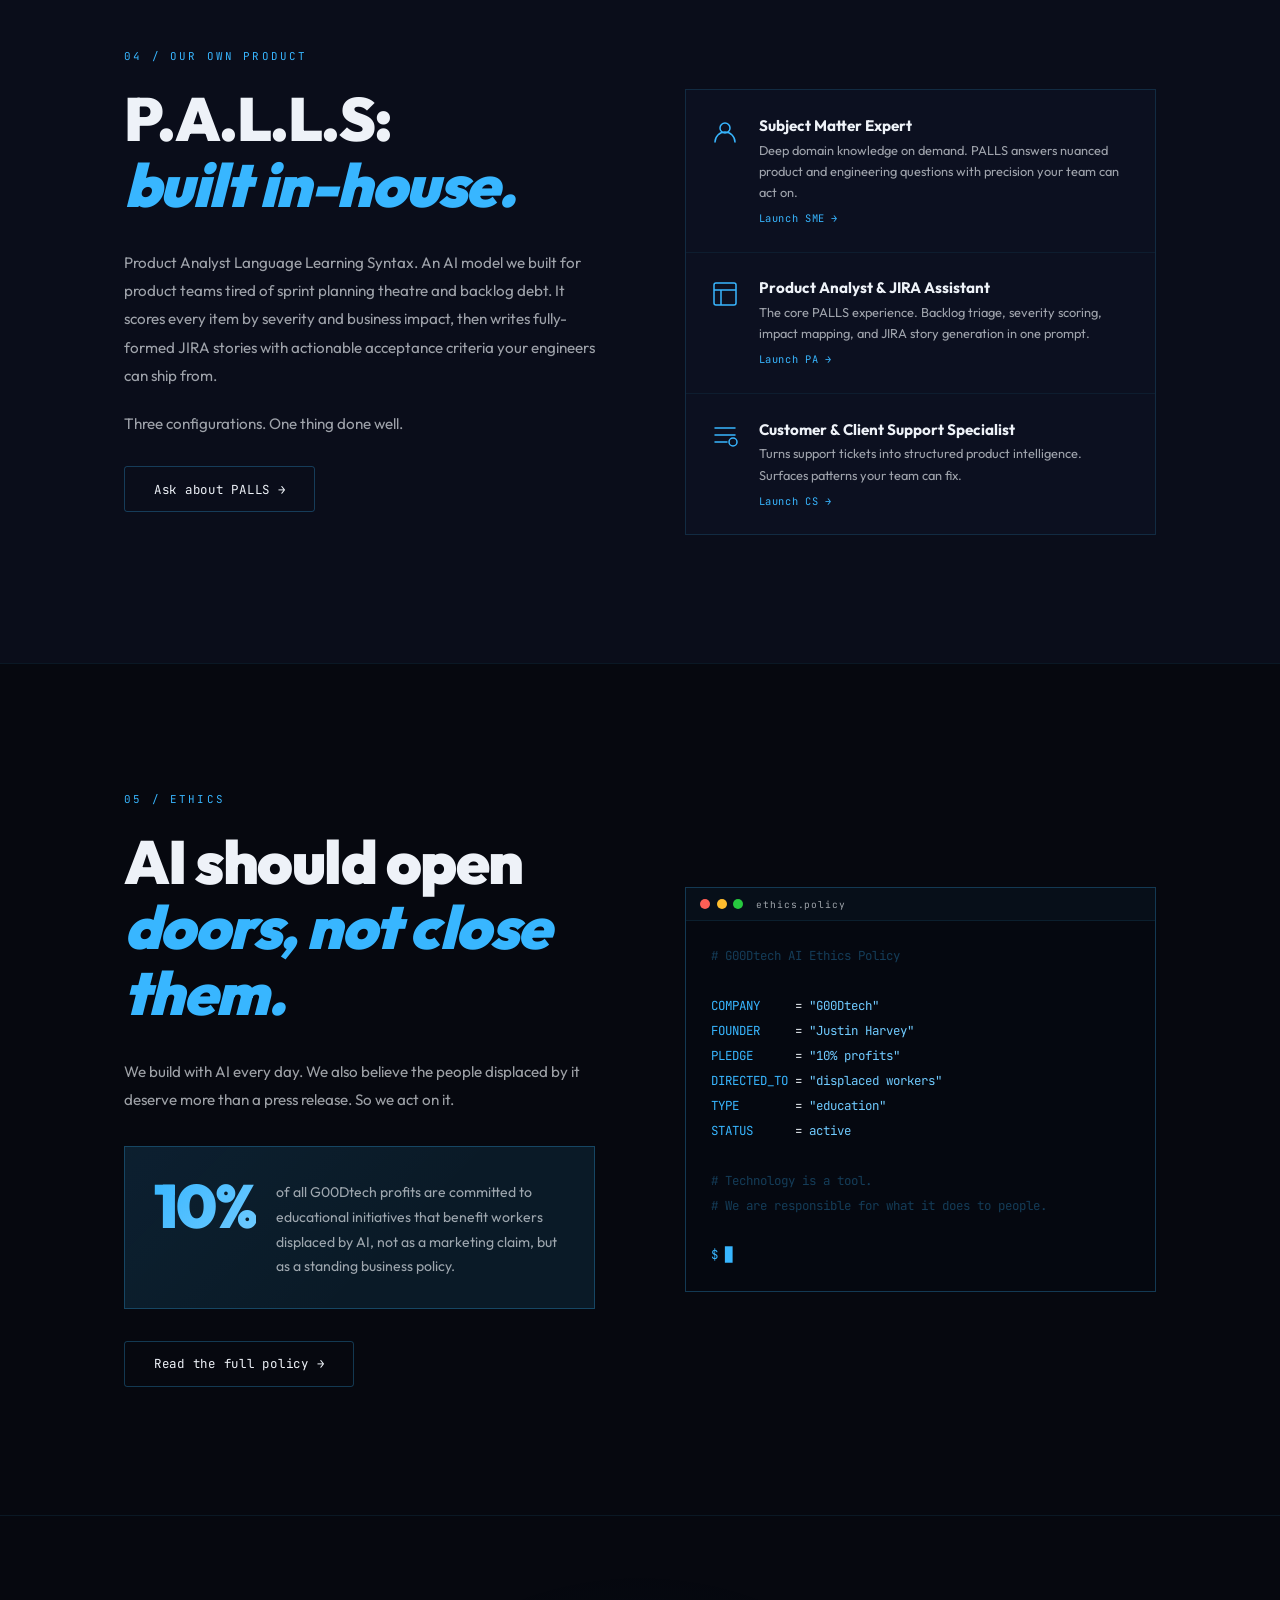
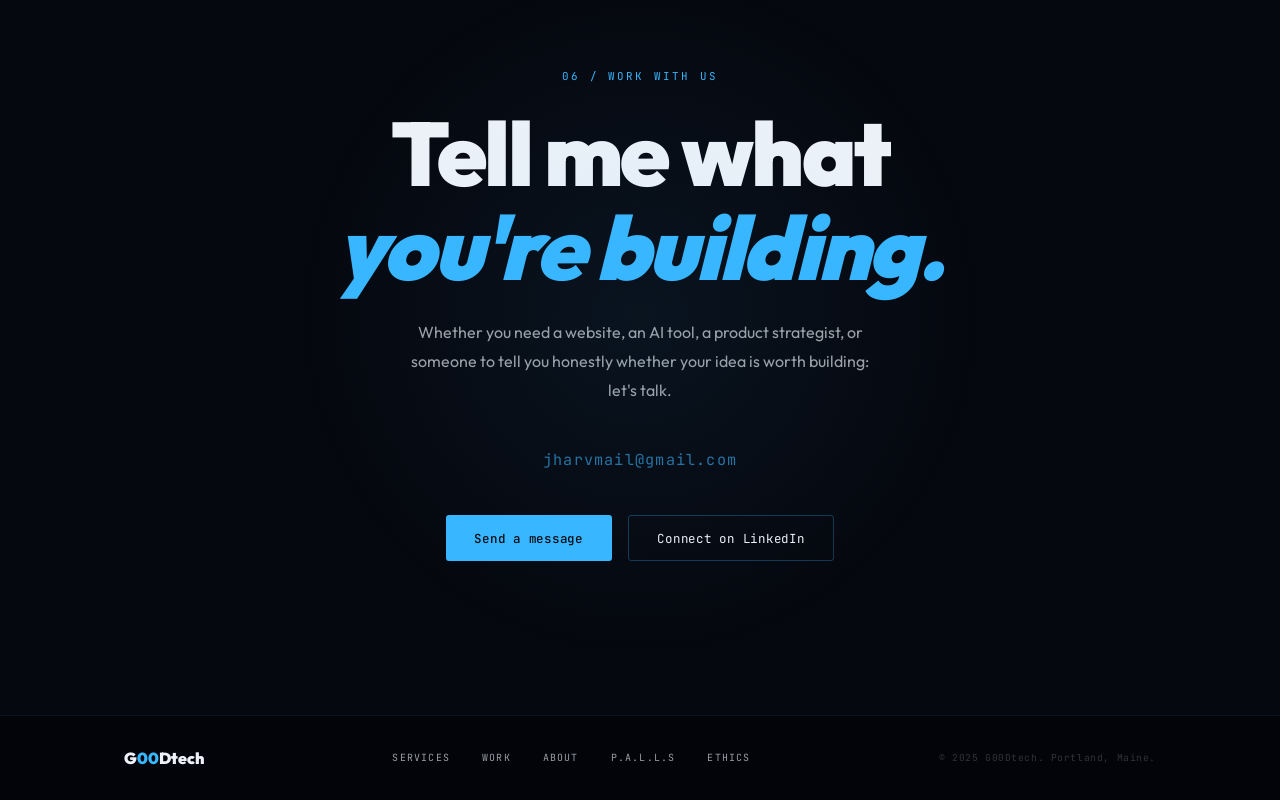
==== commit 81f3e947: "Add files via upload" ====
--- a/index.html
+++ b/index.html
@@ -3,8 +3,18 @@
 <head>
 <meta charset="UTF-8">
 <meta name="viewport" content="width=device-width,initial-scale=1.0,viewport-fit=cover">
-<title>G00Dtech | Web Development & Product Advisory</title>
+<title>G00Dtech | Web Development &amp; Product Advisory | Portland, Maine</title>
 <meta name="description" content="G00Dtech builds custom websites and digital tools for emerging brands and professionals. Web development, AI integration, and product advisory by Justin Harvey.">
+<meta property="og:type" content="website">
+<meta property="og:title" content="G00Dtech | Web Development & Product Advisory | Portland, Maine">
+<meta property="og:description" content="G00Dtech builds custom websites and digital tools for emerging brands and professionals. Web development, AI integration, and product advisory by Justin Harvey.">
+<meta property="og:url" content="https://g00dtech.netlify.app">
+<meta property="og:image" content="https://g00dtech.netlify.app/og-image.png">
+<meta name="twitter:card" content="summary_large_image">
+<meta name="twitter:title" content="G00Dtech | Web Development & Product Advisory | Portland, Maine">
+<meta name="twitter:description" content="G00Dtech builds custom websites and digital tools for emerging brands and professionals.">
+<meta name="twitter:image" content="https://g00dtech.netlify.app/og-image.png">
+<link rel="canonical" href="https://g00dtech.netlify.app">
 <link rel="preconnect" href="https://fonts.googleapis.com">
 <link rel="preconnect" href="https://fonts.gstatic.com" crossorigin>
 <link href="https://fonts.googleapis.com/css2?family=Outfit:wght@300;400;600;700;900&family=JetBrains+Mono:wght@400;500&display=swap" rel="stylesheet">
@@ -17,7 +27,7 @@
   --blue:     #38b6ff;
   --blue-hi:  #70cbff;
   --white:    #eef2f8;
-  --muted:    rgba(238,242,248,0.45);
+  --muted:    rgba(238,242,248,0.65);
   --border:   rgba(56,182,255,0.09);
   --border-h: rgba(56,182,255,0.28);
   --glow:     rgba(56,182,255,0.10);
@@ -26,7 +36,8 @@
   --spring:   cubic-bezier(0.16,1,0.3,1);
 }
 *,*::before,*::after { margin:0; padding:0; box-sizing:border-box; }
-html { font-family:var(--outfit); background:var(--bg); color:var(--white); scroll-behavior:smooth; cursor:none; }
+html { font-family:var(--outfit); background:var(--bg); color:var(--white); scroll-behavior:smooth; }
+@media(pointer:fine) { html { cursor:none; } }
 body { overflow-x:hidden; }
 a { color:inherit; text-decoration:none; }
 img { display:block; max-width:100%; }
@@ -91,7 +102,7 @@
 .nav-link:hover { color:var(--white); }
 .nav-cta { color:var(--blue); border:1px solid var(--border-h); padding:.45rem 1rem; border-radius:3px; transition:all .2s ease; }
 .nav-cta:hover { background:var(--glow); border-color:var(--blue); }
-.nav-burger { display:none; flex-direction:column; gap:5px; background:none; border:none; cursor:none; padding:4px; }
+.nav-burger { display:none; flex-direction:column; gap:5px; background:none; border:none; cursor:pointer; padding:8px; }
 .nav-burger span { display:block; width:22px; height:1.5px; background:var(--white); transition:all .3s var(--spring); transform-origin:center; }
 .nav-burger.open span:first-child { transform:translateY(6.5px) rotate(45deg); }
 .nav-burger.open span:last-child  { transform:translateY(-6.5px) rotate(-45deg); }
@@ -259,9 +270,57 @@
   [data-reveal]{opacity:1;transform:none;}
   .hero-hl{animation:none;}
 }
+.skip-link {
+  position: absolute;
+  top: -100%;
+  left: 1rem;
+  background: var(--blue);
+  color: var(--bg);
+  padding: .5rem 1rem;
+  font-family: var(--mono, monospace);
+  font-size: .8rem;
+  font-weight: 600;
+  z-index: 10000;
+  border-radius: 0 0 4px 4px;
+  transition: top .2s;
+}
+.skip-link:focus { top: 0; }
+/* Focus indicators for keyboard navigation */
+:focus-visible {
+  outline: 2px solid var(--blue);
+  outline-offset: 3px;
+}
+a:focus-visible, button:focus-visible {
+  outline: 2px solid var(--blue);
+  outline-offset: 3px;
+  border-radius: 2px;
+}
 </style>
+<script type="application/ld+json">
+{
+  "@context": "https://schema.org",
+  "@type": "ProfessionalService",
+  "name": "G00Dtech",
+  "description": "Custom web development, AI integration, and product advisory for emerging brands and professionals.",
+  "url": "https://g00dtech.netlify.app",
+  "founder": {
+    "@type": "Person",
+    "name": "Justin Harvey",
+    "jobTitle": "Web Developer & Product Advisor",
+    "address": {
+      "@type": "PostalAddress",
+      "addressLocality": "Portland",
+      "addressRegion": "ME",
+      "addressCountry": "US"
+    }
+  },
+  "areaServed": "United States",
+  "serviceType": ["Web Development", "AI Integration", "Product Advisory"]
+}
+</script>
 </head>
 <body>
+<a href="#main-content" class="skip-link">Skip to main content</a>
 <div id="cur"></div>
 <div id="cur-ring"></div>
 
@@ -279,7 +338,7 @@
     <span></span><span></span>
   </button>
 </header>
-<div class="nav-drawer" id="nav-drawer" aria-hidden="true">
+<div class="nav-drawer" id="nav-drawer" aria-hidden="true" role="navigation" aria-label="Mobile navigation">
   <a href="#services" class="drawer-link">Services</a>
   <a href="#work"     class="drawer-link">Work</a>
   <a href="#about"    class="drawer-link">About</a>
@@ -289,20 +348,20 @@
 
 <!-- HERO -->
 <section class="hero" id="hero">
-  <canvas id="ripple-canvas"></canvas>
+  <canvas id="ripple-canvas" aria-hidden="true"></canvas>
   <div class="hero-scan"></div>
   <div id="spotlight"></div>
   <div class="hero-fade"></div>
-  <div class="hero-content">
+  <div class="hero-content" id="main-content">
     <div class="hero-badge" data-reveal>
       <span class="badge-dot"></span>
-      Web Development &amp; Product Advisory &mdash; Portland, Maine
+      Web Development &amp; Product Advisory, Portland, Maine
     </div>
     <h1 class="hero-hl" data-reveal data-d="1">
       We build what your<br><span class="grad">business needs.</span>
     </h1>
     <p class="hero-sub" data-reveal data-d="2">
-      G00Dtech is <strong>Justin Harvey</strong> &mdash; a certified product manager who writes the code himself.
+      G00Dtech is <strong>Justin Harvey</strong>, a certified product manager who writes the code himself.
       Custom websites, AI tooling, and strategic advisory for emerging brands and professionals
       who need more than a template.
     </p>
@@ -376,7 +435,7 @@
         </svg>
         <h3 class="svc-title">Custom Web Development</h3>
         <p class="svc-desc">
-          Hand-coded websites built for your specific audience &mdash; not a theme stretched to fit.
+          Hand-coded websites built for your specific audience, not a theme stretched to fit.
           From healthcare practices requiring HIPAA-ready forms and WCAG accessibility, to booking
           systems and inventory tools for small businesses. Performance-first, mobile-first, yours.
         </p>
@@ -401,7 +460,7 @@
         </svg>
         <h3 class="svc-title">AI Integration &amp; Tooling</h3>
         <p class="svc-desc">
-          Custom AI-powered tools built on top of your existing workflow &mdash; not generic chatbots.
+          Custom AI-powered tools built on top of your existing workflow, not generic chatbots.
           Quality assurance automation, intelligent form processing, product analytics.
           Includes P.A.L.L.S, our own AI system for product teams managing JIRA backlogs.
         </p>
@@ -447,7 +506,7 @@
         Real problems.<br><em>Real results.</em>
       </h2>
       <p class="body-text" data-reveal data-d="2">
-        Every project here solved a specific operational or business problem &mdash; not just a redesign.
+        Every project here solved a specific operational or business problem, not just a redesign.
       </p>
     </div>
 
@@ -456,15 +515,15 @@
       <!-- Featured: Second Mountain -->
       <article class="work-card featured" data-reveal>
         <div>
-          <span class="work-tag">Healthcare &mdash; Featured</span>
+          <span class="work-tag">Healthcare | Featured</span>
           <h3 class="work-title">Second Mountain Internal Medicine</h3>
           <p class="work-desc">
             A home-based primary care practice serving homebound seniors in rural Maine needed a website
-            that could convert anxious family caregivers into booked consultations &mdash; while meeting
+            that could convert anxious family caregivers into booked consultations, while meeting
             WCAG 2.1 accessibility standards and HIPAA contact form requirements. No theme. No shortcuts.
           </p>
           <div class="work-results">
-            <p class="work-result">WCAG 2.1 AA accessible &mdash; fully usable by elderly patients and caregivers</p>
+            <p class="work-result">WCAG 2.1 AA accessible: fully usable by elderly patients and caregivers</p>
             <p class="work-result">HIPAA-ready contact forms with privacy-compliant inquiry handling</p>
             <p class="work-result">Traditional Medicare patient acquisition as primary conversion goal</p>
             <p class="work-result">Mobile-first, sub-2s load across rural Maine connections</p>
@@ -520,7 +579,7 @@
           the overhead of enterprise software.
         </p>
         <div class="work-results">
-          <p class="work-result">UPC barcode scanning via mobile camera &mdash; no hardware needed</p>
+          <p class="work-result">UPC barcode scanning via mobile camera, no hardware needed</p>
           <p class="work-result">Replaced manual spreadsheet tracking entirely</p>
         </div>
         <a href="https://ward-water.netlify.app/" class="work-link" target="_blank" rel="noopener" style="margin-top:1rem">
@@ -569,10 +628,10 @@
       <div class="about-sticky">
         <span class="sec-label" data-reveal>03 / About</span>
         <h2 class="about-name" data-reveal data-d="1">Justin Harvey</h2>
-        <p class="about-title" data-reveal data-d="1">Founder &mdash; G00Dtech</p>
+        <p class="about-title" data-reveal data-d="1">Founder | G00Dtech</p>
         <p class="body-text" data-reveal data-d="2">
           CSPO-certified product manager with a background in enterprise software, security training,
-          and financial analytics &mdash; who also writes the code.
+          and financial analytics, who also writes the code.
         </p>
         <p class="body-text" data-reveal data-d="2">
           Based in Portland, Maine.
@@ -580,11 +639,11 @@
         <div class="about-links" data-reveal data-d="3">
           <a href="https://www.linkedin.com/in/justin-harvey-cspo/" class="about-link" target="_blank" rel="noopener">
             <svg class="about-link-icon" viewBox="0 0 24 24" fill="none"><rect x="2" y="2" width="20" height="20" rx="3" stroke="currentColor" stroke-width="1.5"/><line x1="7" y1="10" x2="7" y2="17" stroke="currentColor" stroke-width="1.5"/><line x1="7" y1="7" x2="7" y2="7.5" stroke="currentColor" stroke-width="2"/><path d="M11 17v-4c0-1.105.895-2 2-2s2 .895 2 2v4" stroke="currentColor" stroke-width="1.5"/><line x1="11" y1="10" x2="11" y2="17" stroke="currentColor" stroke-width="1.5"/></svg>
-            LinkedIn &mdash; Justin Harvey, CSPO
+            LinkedIn: Justin Harvey, CSPO
           </a>
           <a href="https://about-justin.netlify.app/" class="about-link" target="_blank" rel="noopener">
             <svg class="about-link-icon" viewBox="0 0 24 24" fill="none"><circle cx="12" cy="12" r="9" stroke="currentColor" stroke-width="1.5"/><path d="M12 3c-2 2.5-3 5.5-3 9s1 6.5 3 9M12 3c2 2.5 3 5.5 3 9s-1 6.5-3 9M3 12h18" stroke="currentColor" stroke-width="1.5"/></svg>
-            Full portfolio &mdash; about-justin.netlify.app
+            Full portfolio: about-justin.netlify.app
           </a>
           <a href="mailto:jharvmail@gmail.com" class="about-link">
             <svg class="about-link-icon" viewBox="0 0 24 24" fill="none"><rect x="3" y="5" width="18" height="14" rx="2" stroke="currentColor" stroke-width="1.5"/><path d="M3 7l9 7 9-7" stroke="currentColor" stroke-width="1.5"/></svg>
@@ -597,12 +656,12 @@
         <div class="creds" data-reveal>
           <div class="cred">
             <p class="cred-org">Tyler Technologies</p>
-            <p class="cred-role">Product Manager &mdash; Enterprise Software</p>
+            <p class="cred-role">Product Manager | Enterprise Software</p>
             <p class="cred-desc">Led data consolidation, financial analytics, and operational streamlining across a large-scale government software organisation. Built automation tooling including Selenium-based smoke test suites and geographic CRM batching systems.</p>
           </div>
           <div class="cred">
             <p class="cred-org">45th Parallel Risk Management</p>
-            <p class="cred-role">Founder &mdash; Security Training</p>
+            <p class="cred-role">Founder | Security Training</p>
             <p class="cred-desc">Founded and built a security training company from the ground up. Developed sales strategy, programme delivery, and client acquisition for businesses of all sizes.</p>
           </div>
           <div class="cred">
@@ -617,7 +676,7 @@
           <p class="patent-title">Real-Time Government Tax Payment Infrastructure</p>
           <p class="patent-desc">
             A three-layer settlement system replacing multi-day ACH batch processing with instant,
-            cryptographically verifiable, irreversible settlement &mdash; compatible with existing banking
+            cryptographically verifiable, irreversible settlement, compatible with existing banking
             infrastructure. Enables faster, auditable government revenue collection without disrupting
             current financial systems. Details available upon request.
           </p>
@@ -634,7 +693,7 @@
       <div class="palls-sticky">
         <span class="sec-label" data-reveal>04 / Our Own Product</span>
         <h2 class="sec-title" data-reveal data-d="1">
-          P.A.L.L.S &mdash;<br><em>built in-house.</em>
+          P.A.L.L.S:<br><em>built in-house.</em>
         </h2>
         <p class="body-text" data-reveal data-d="2">
           Product Analyst Language Learning Syntax. An AI model we built for product teams
@@ -664,7 +723,7 @@
             <svg class="cfg-icon-sm" viewBox="0 0 28 28" fill="none"><rect x="3" y="3" width="22" height="22" rx="2" stroke="currentColor" stroke-width="1.5"/><line x1="3" y1="10" x2="25" y2="10" stroke="currentColor" stroke-width="1.5"/><line x1="10" y1="10" x2="10" y2="25" stroke="currentColor" stroke-width="1.5"/></svg>
             <div>
               <p class="cfg-name">Product Analyst &amp; JIRA Assistant</p>
-              <p class="cfg-desc-sm">The core PALLS experience. Backlog triage, severity scoring, impact mapping, and JIRA story generation &mdash; one prompt.</p>
+              <p class="cfg-desc-sm">The core PALLS experience. Backlog triage, severity scoring, impact mapping, and JIRA story generation in one prompt.</p>
               <span class="cfg-launch">Launch PA &#8594;</span>
             </div>
           </a>
@@ -697,7 +756,7 @@
         </p>
         <div class="pledge" data-reveal data-d="3">
           <span class="pledge-pct">10%</span>
-          <p class="pledge-copy">of all G00Dtech profits are committed to educational initiatives that benefit workers displaced by AI &mdash; not as a marketing claim, but as a standing business policy.</p>
+          <p class="pledge-copy">of all G00Dtech profits are committed to educational initiatives that benefit workers displaced by AI, not as a marketing claim, but as a standing business policy.</p>
         </div>
         <a href="ethics.html" class="btn btn-ghost" target="_blank" rel="noopener" data-reveal data-d="4">
           Read the full policy &#8594;
@@ -739,7 +798,7 @@
     </h2>
     <p class="contact-sub" data-reveal data-d="2">
       Whether you need a website, an AI tool, a product strategist, or someone to tell you
-      honestly whether your idea is worth building &mdash; let&#39;s talk.
+      honestly whether your idea is worth building: let&#39;s talk.
     </p>
     <a href="mailto:jharvmail@gmail.com" class="contact-email" data-reveal data-d="3">jharvmail@gmail.com</a>
     <div class="contact-actions" data-reveal data-d="4">
@@ -853,9 +912,9 @@
   });
   hero.addEventListener("mouseup",function(){rDown=false;});
   hero.addEventListener("mouseleave",function(){rDown=false;});
-  hero.addEventListener("touchstart",function(e){e.preventDefault();rDown=true;var t=e.touches[0];heroDisturb(t.clientX,t.clientY,20,260);},{passive:false});
-  hero.addEventListener("touchmove",function(e){e.preventDefault();var t=e.touches[0];if(rDown)heroDisturb(t.clientX,t.clientY,14,80);},{passive:false});
-  hero.addEventListener("touchend",function(){rDown=false;});
+  hero.addEventListener("touchstart",function(e){rDown=true;var t=e.touches[0];heroDisturb(t.clientX,t.clientY,20,260);},{passive:true});
+  hero.addEventListener("touchmove",function(e){var t=e.touches[0];if(rDown)heroDisturb(t.clientX,t.clientY,14,80);},{passive:true});
+  hero.addEventListener("touchend",function(){rDown=false;},{passive:true});
 
   rippleInit();
   setTimeout(function(){
@@ -903,4 +962,4 @@
 })();
 </script>
 </body>
-</html>
+</html>
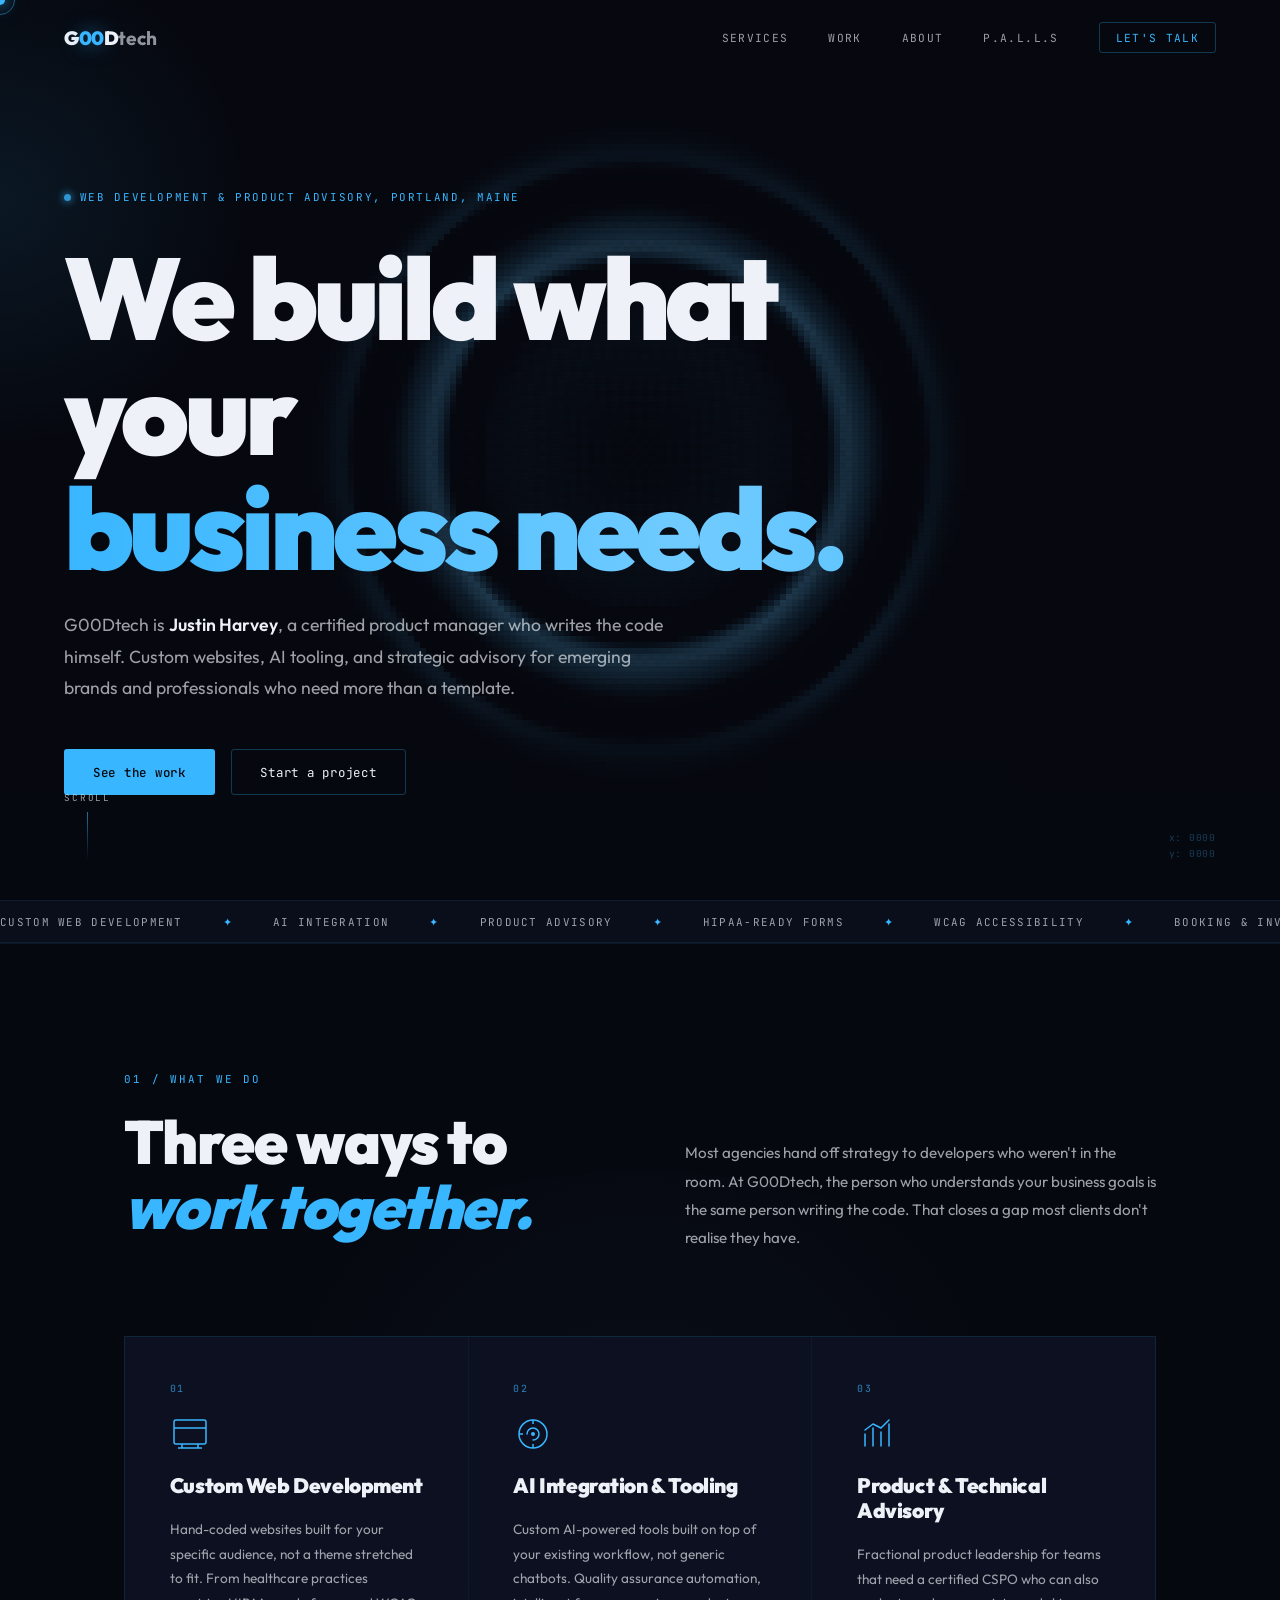
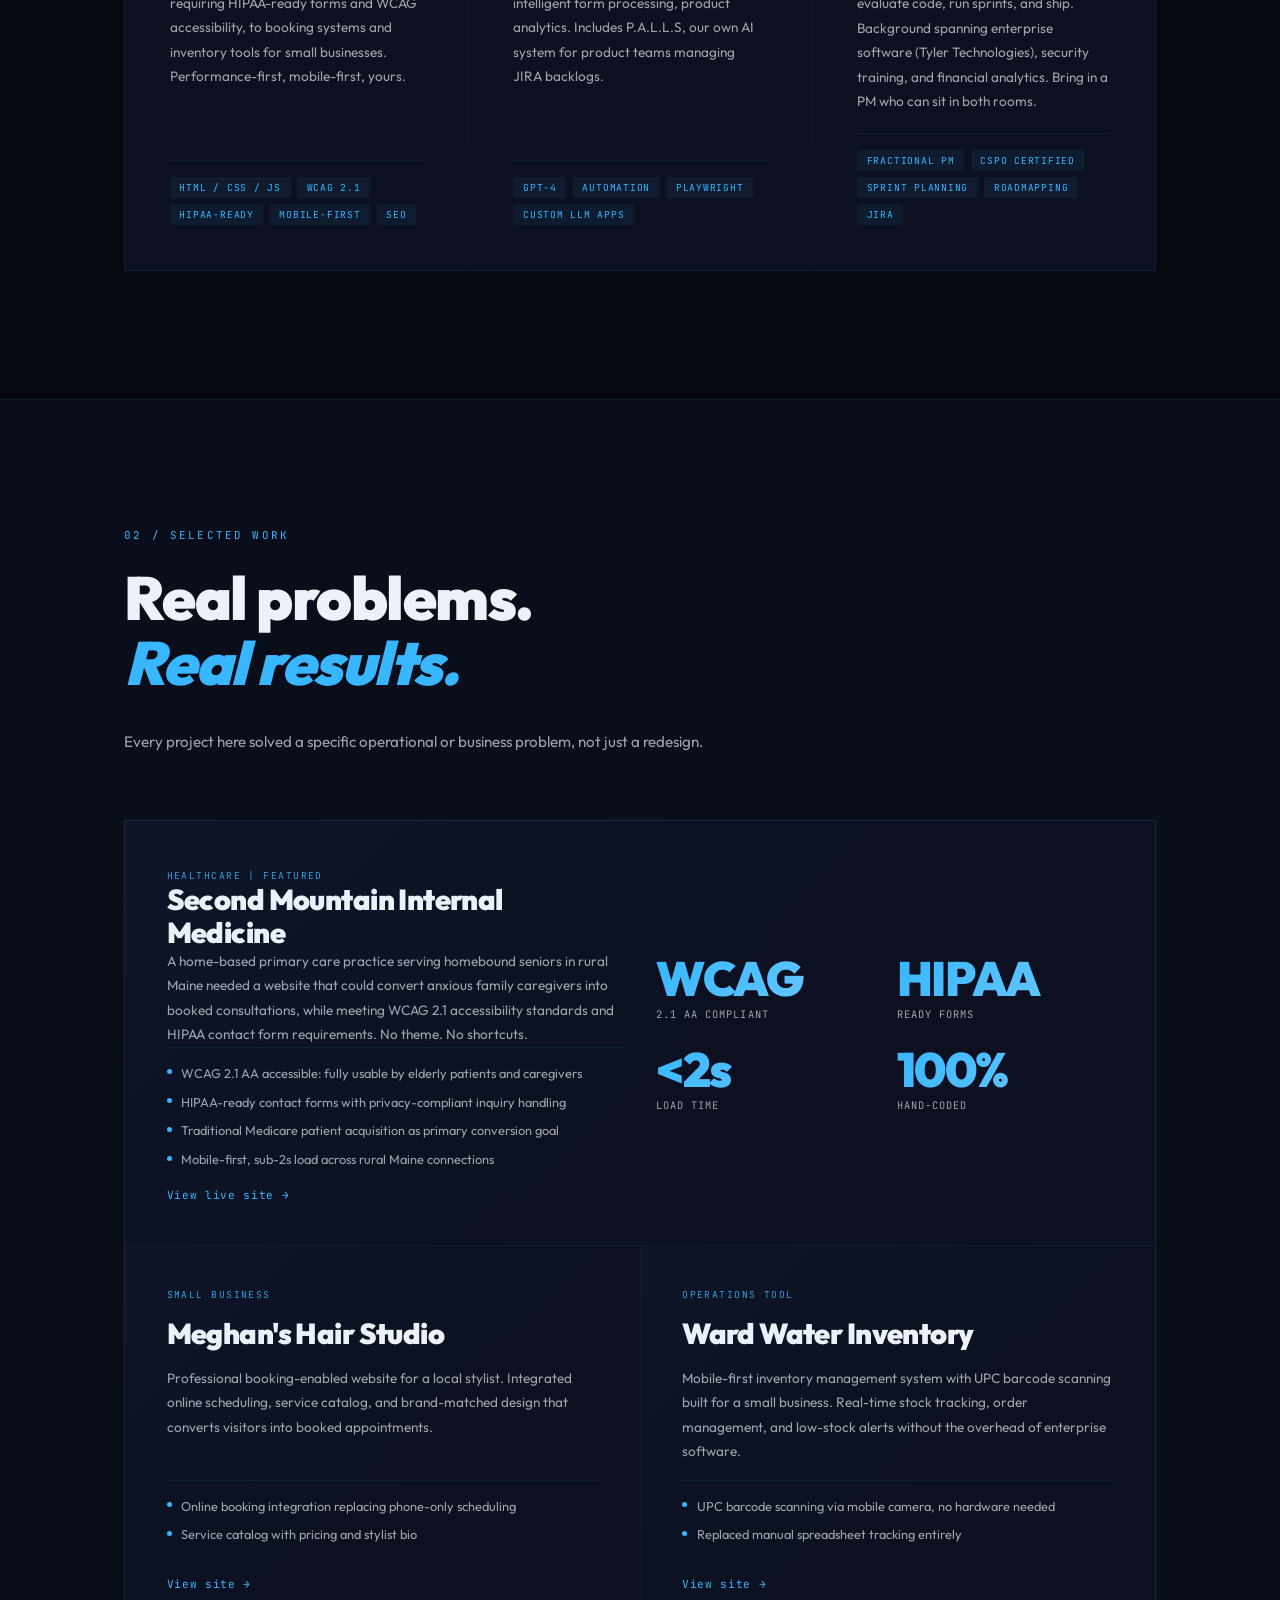
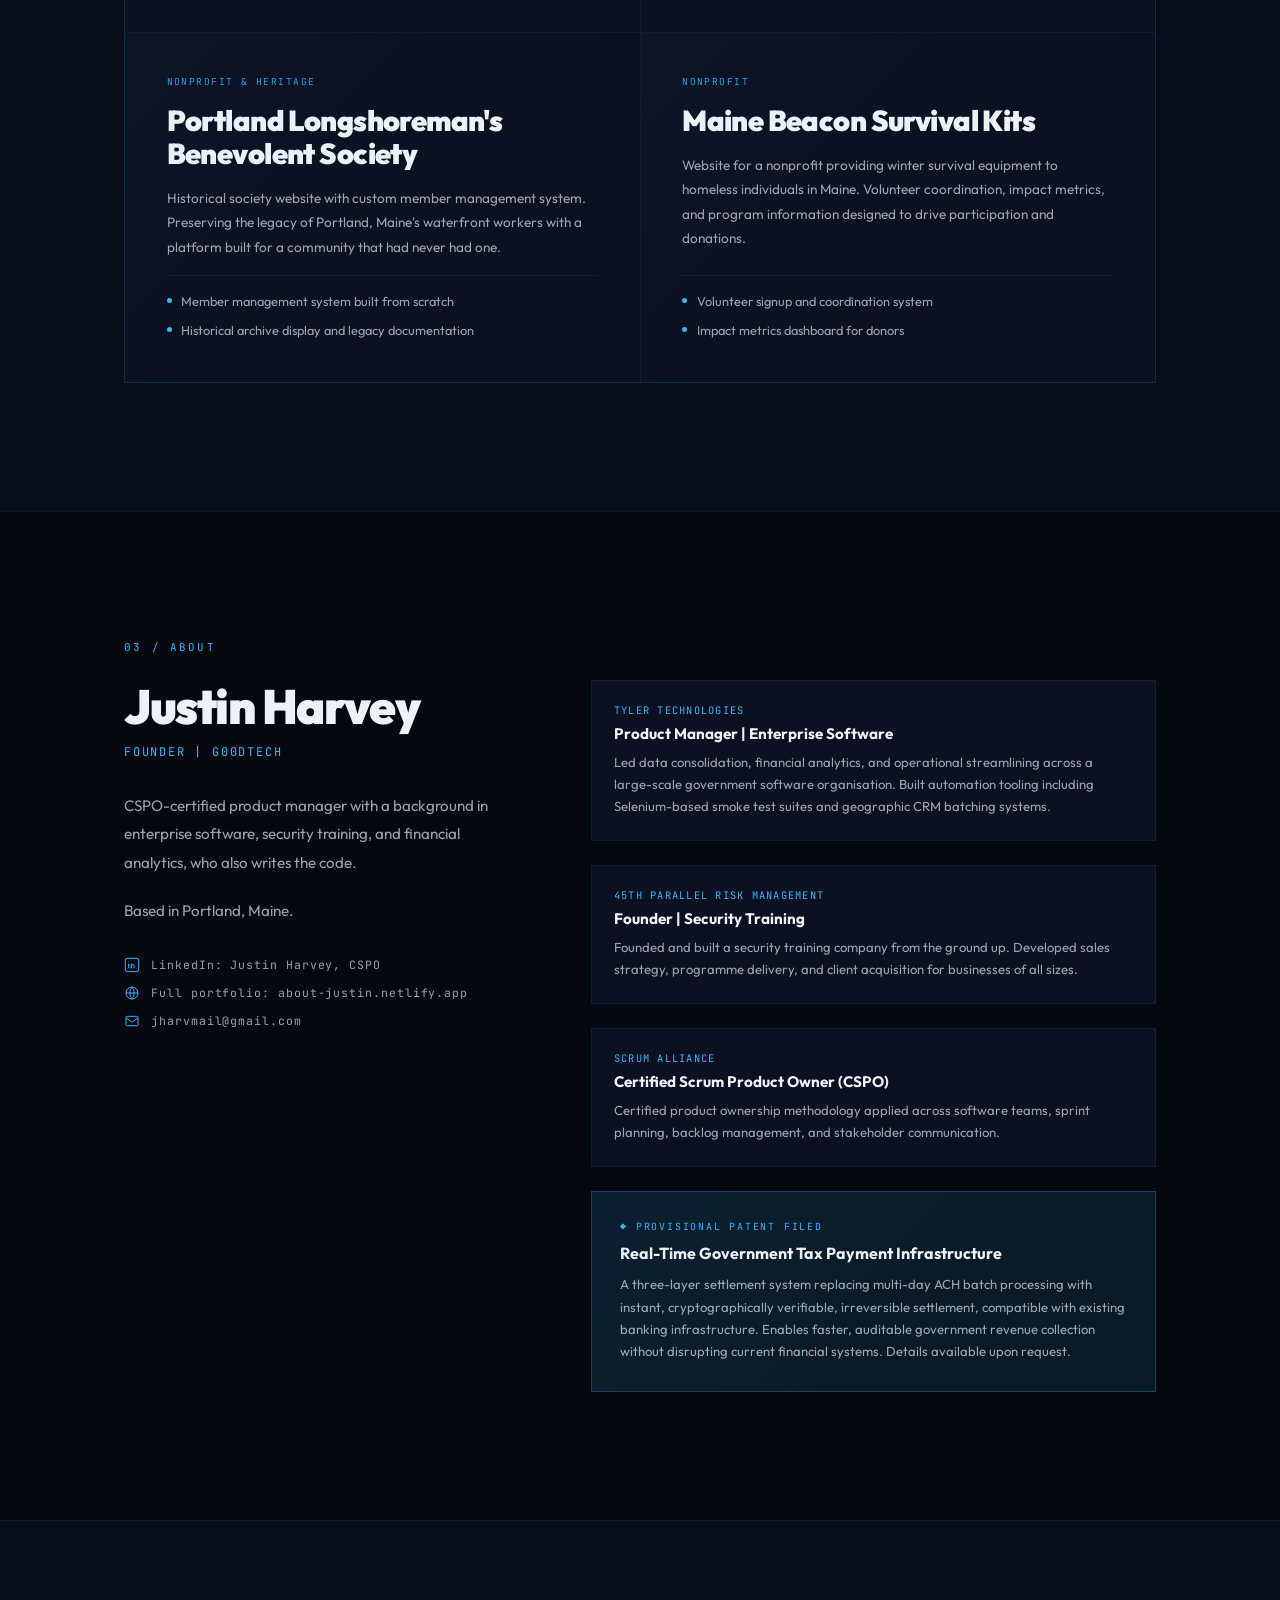
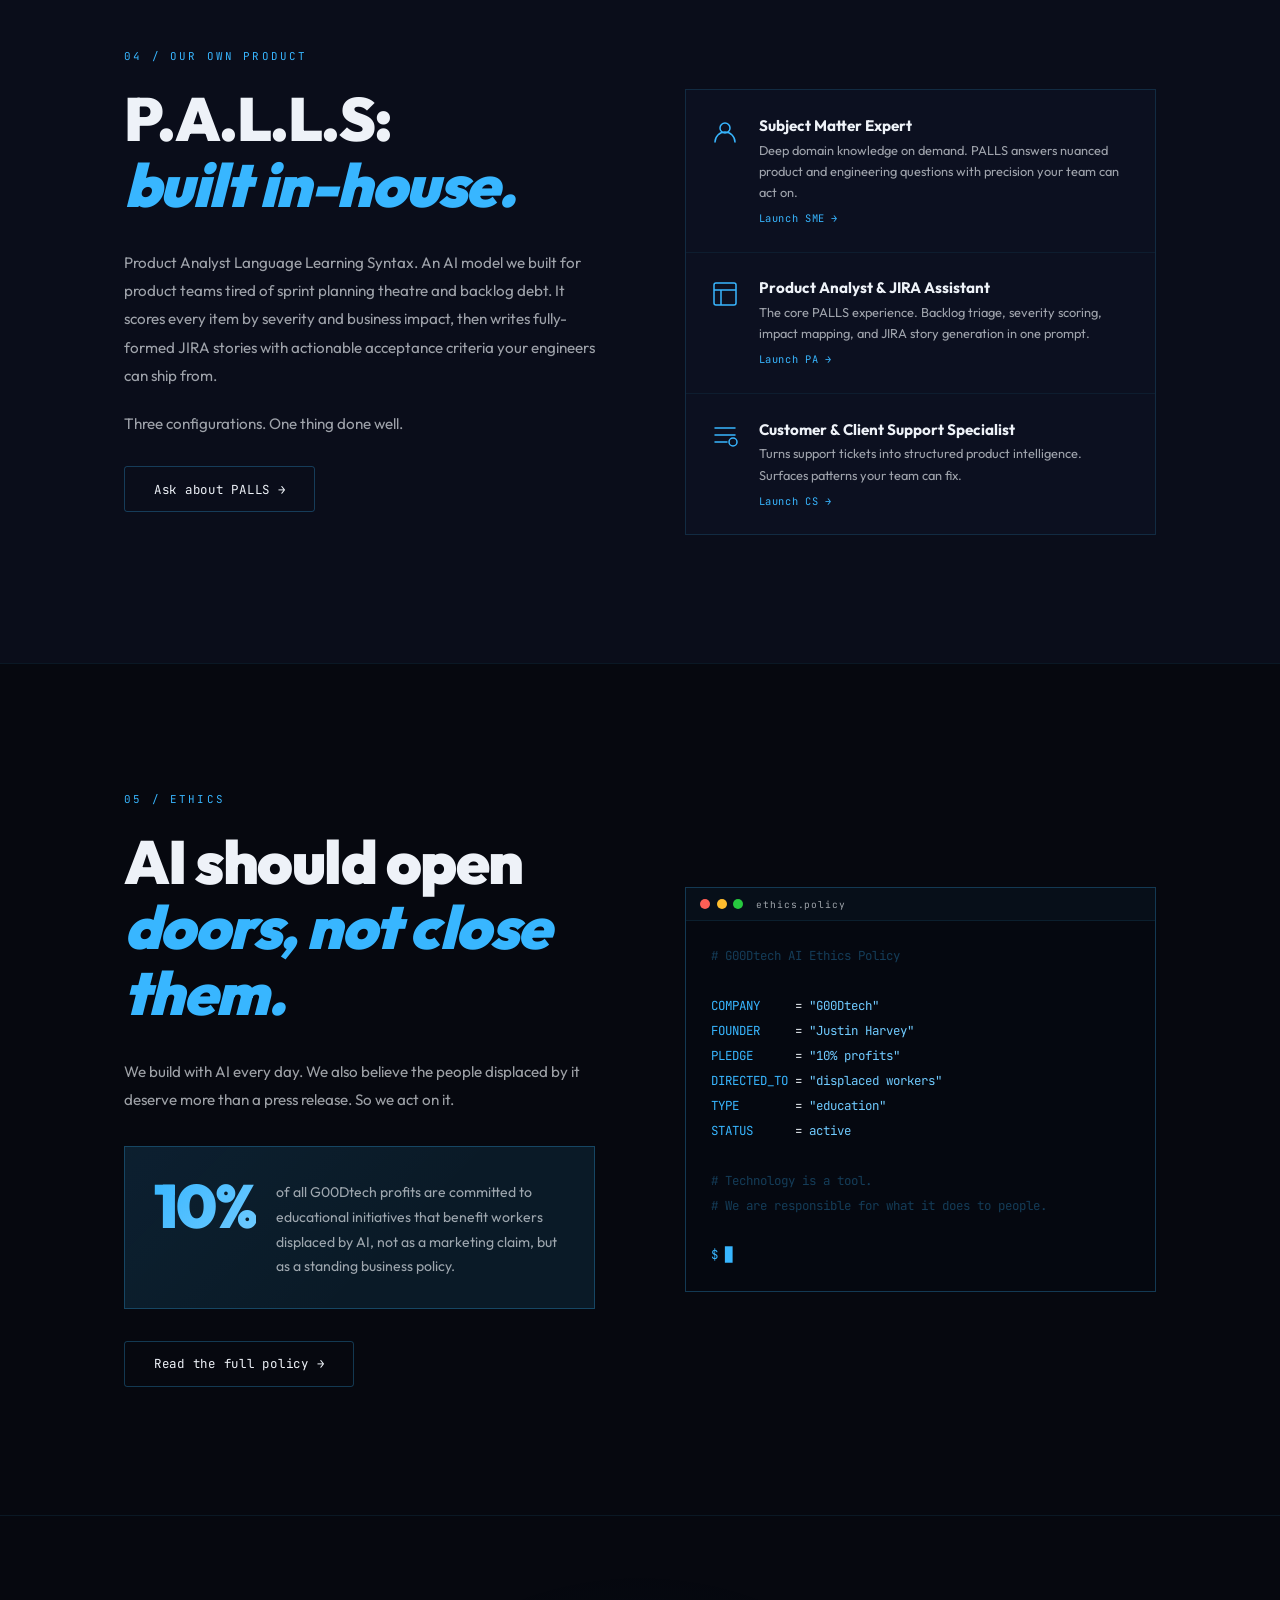
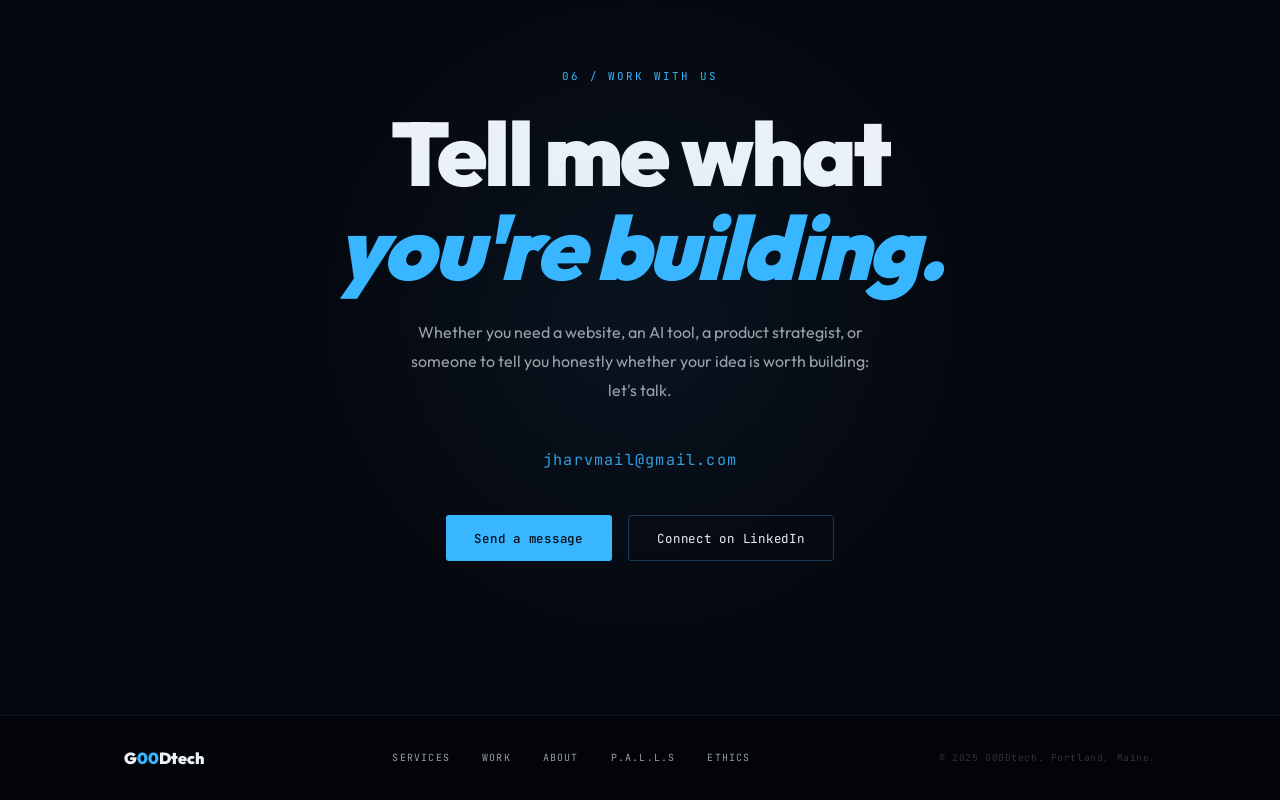
==== commit 44d61ba9: "Add files via upload" ====
--- a/index.html
+++ b/index.html
@@ -148,7 +148,7 @@
 .svc-card::after { content:""; position:absolute; top:0; left:0; right:0; height:2px; background:transparent; transition:background .3s ease; }
 .svc-card:hover { background:var(--bg-card-h); }
 .svc-card:hover::after { background:linear-gradient(to right,var(--blue),var(--blue-hi)); }
-.svc-num { font-family:var(--mono); font-size:.62rem; letter-spacing:.15em; color:rgba(56,182,255,.5); }
+.svc-num { font-family:var(--mono); font-size:.62rem; letter-spacing:.15em; color:rgba(56,182,255,.7); }
 .svc-icon { width:40px; height:40px; color:var(--blue); }
 .svc-title { font-family:var(--outfit); font-size:1.3rem; font-weight:900; letter-spacing:-.02em; color:var(--white); line-height:1.2; }
 .svc-desc { font-size:.85rem; line-height:1.8; color:var(--muted); flex:1; }
@@ -163,7 +163,7 @@
 .work-card.featured { grid-column:span 2; display:grid; grid-template-columns:1fr 1fr; gap:2rem; align-items:center; }
 .work-card:hover { background:var(--bg-card-h); }
 .work-card::before { content:""; position:absolute; inset:0; background:linear-gradient(135deg,rgba(56,182,255,.03) 0%,transparent 60%); pointer-events:none; }
-.work-tag { font-family:var(--mono); font-size:.6rem; letter-spacing:.15em; text-transform:uppercase; color:rgba(56,182,255,.6); }
+.work-tag { font-family:var(--mono); font-size:.6rem; letter-spacing:.15em; text-transform:uppercase; color:rgba(56,182,255,.85); }
 .work-title { font-family:var(--outfit); font-size:clamp(1.2rem,2.5vw,1.8rem); font-weight:900; letter-spacing:-.02em; color:var(--white); line-height:1.15; }
 .work-desc { font-size:.85rem; line-height:1.8; color:var(--muted); flex:1; }
 .work-results { display:flex; flex-direction:column; gap:.6rem; padding-top:1rem; border-top:1px solid var(--border); }
@@ -237,7 +237,7 @@
 .contact-hl { font-family:var(--outfit); font-size:clamp(2.5rem,7vw,6rem); font-weight:900; line-height:1.05; letter-spacing:-.03em; margin-bottom:1.5rem; }
 .contact-hl em { font-style:italic; color:var(--blue); }
 .contact-sub { font-size:clamp(.9rem,1.8vw,1rem); line-height:1.8; color:var(--muted); max-width:480px; margin:0 auto 2.8rem; }
-.contact-email { display:block; font-family:var(--mono); font-size:clamp(.78rem,1.8vw,.95rem); letter-spacing:.08em; color:rgba(56,182,255,.6); margin-bottom:2.8rem; transition:color .2s ease; }
+.contact-email { display:block; font-family:var(--mono); font-size:clamp(.78rem,1.8vw,.95rem); letter-spacing:.08em; color:rgba(56,182,255,.85); margin-bottom:2.8rem; transition:color .2s ease; }
 .contact-email:hover { color:var(--blue); }
 .contact-actions { display:flex; justify-content:center; gap:1rem; flex-wrap:wrap; }
 
@@ -326,7 +326,7 @@
 
 <!-- NAV -->
 <header class="nav" id="nav">
-  <a href="#" class="nav-logo">G<span class="nz">00</span>D<span class="ndim">tech</span></a>
+  <a href="/" class="nav-logo">G<span class="nz">00</span>D<span class="ndim">tech</span></a>
   <nav class="nav-links">
     <a href="#services" class="nav-link">Services</a>
     <a href="#work"     class="nav-link">Work</a>
@@ -370,7 +370,7 @@
       <a href="#contact" class="btn btn-ghost">Start a project</a>
     </div>
   </div>
-  <div class="hero-coords">
+  <div class="hero-coords" aria-hidden="true">
     <span id="cx">x: 0000</span>
     <span id="cy">y: 0000</span>
   </div>
